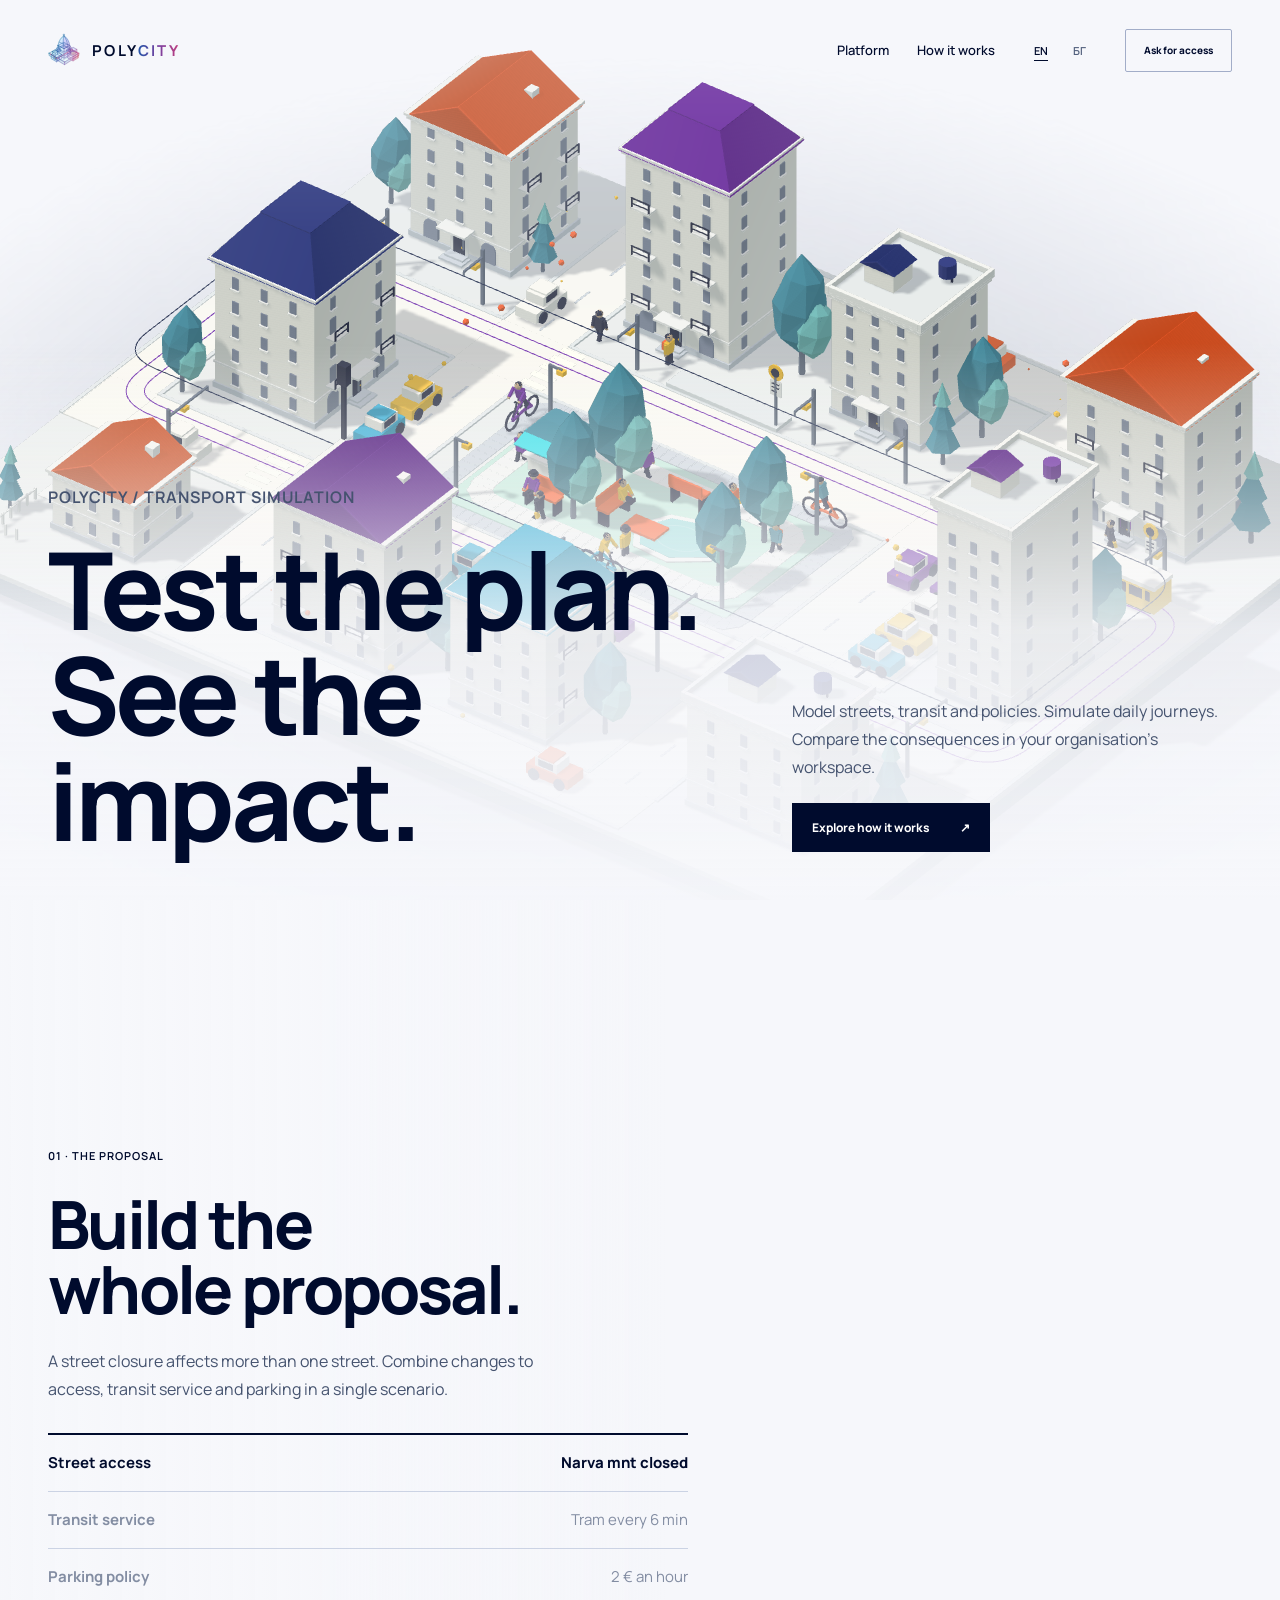
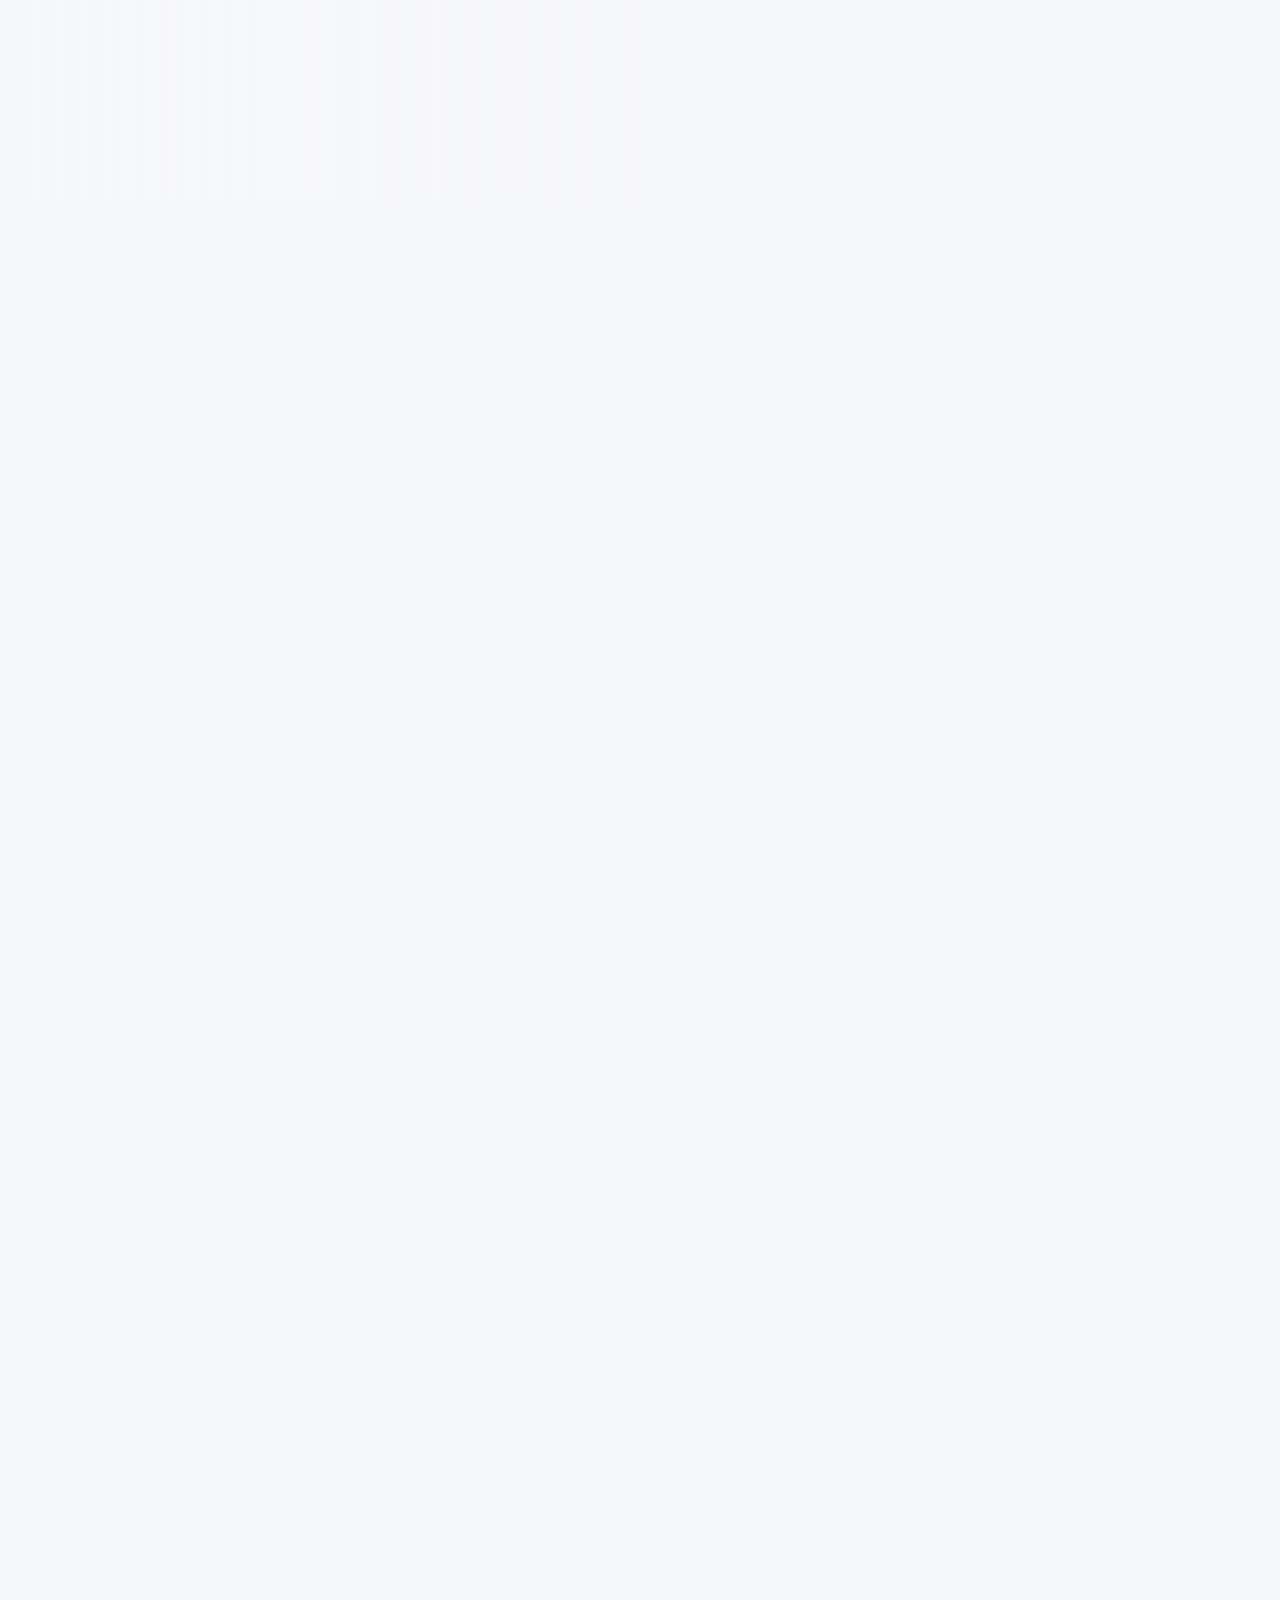
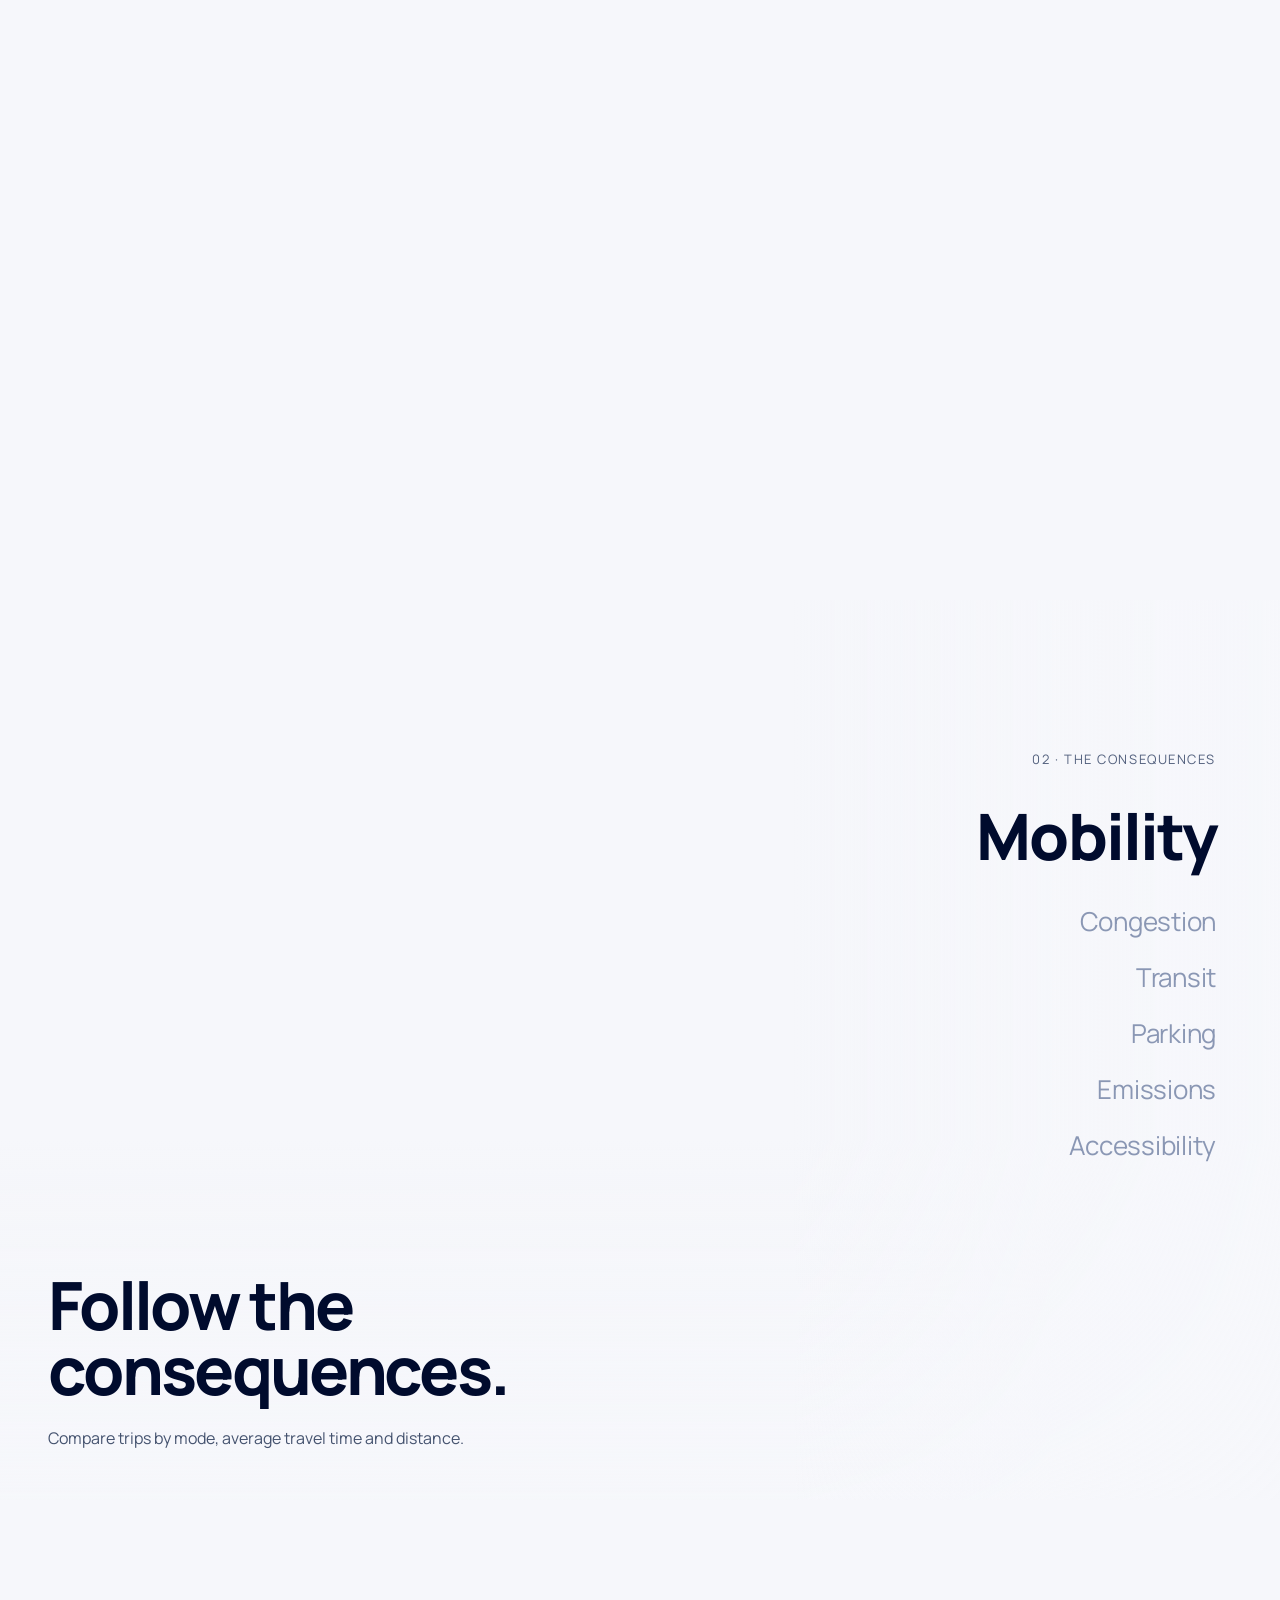
==== index.html @ bb120e95 "Publish the Polycity website Built from polycity-website at c30b15d plus the working tree of 2026-09" ====
<!DOCTYPE html><html lang="en"><head>
<script>
// Keep this static site's assets on their own server inside the session preview.
// This must run before external resources, which cannot load the routing fix.
(() => {
  const address = new URL(location.href);
  const port = address.searchParams.get('nxport');
  if (!port || !/^\d+$/.test(port) || Number(port) < 1 || Number(port) > 65535) return;
  const prefix = '/api/proxy/' + port;
  if (address.pathname === prefix || address.pathname.startsWith(prefix + '/')) return;
  address.pathname = prefix + address.pathname;
  history.replaceState(history.state, '', address.href);
})();
</script>
<meta charset="utf-8">
<meta name="viewport" content="width=device-width, initial-scale=1">
<meta name="theme-color" content="#000b2d">
<meta name="description" content="Model transport scenarios, simulate daily journeys and compare outcomes in your organisation’s Polycity workspace.">
<title>Polycity — Test the plan. See the impact.</title>
<link rel="preload" href="./static/assets/polycity-logo.svg?v=fdf4622226f0" as="image">
<link rel="stylesheet" href="./static/homepage.css?v=83f3b1119386">
<link rel="stylesheet" href="./static/site.css?v=7437ace2dfdc">
<link rel="stylesheet" href="./static/brand.css?v=b9f64335edef">
<script src="./static/site.js?v=9dc7ef40fed0" defer=""></script>
<link rel="icon" type="image/svg+xml" href="./static/assets/polycity-icon.svg?v=ac34843353e9">
<link rel="stylesheet" href="./static/language.css?v=021e5b3f4eb3"></head>
<body class="home-page platform-home one-city">
<a class="skip" href="#main">Skip to content</a>

<header class="site-header" id="top"><div class="wrap nav">
<a class="brand brand-lockup" href="./" aria-label="Polycity home"><img class="brand-mark" src="./static/assets/polycity-icon.svg?v=ac34843353e9" width="64" height="64" alt=""><img class="brand-mark brand-mark-light" src="./static/assets/polycity-icon-light.svg?v=9273514d37c9" width="64" height="64" alt="" aria-hidden="true"><span class="brand-word">POLY<span>CITY</span></span></a>
<nav class="nav-links" aria-label="Main navigation"><a href="./platform/">Platform</a><a href="./how-it-works/">How it works</a></nav><div class="language-switch" role="group" aria-label="Language"><a href="./" lang="en" hreflang="en" title="English" aria-current="true">EN</a><a href="./bg/" lang="bg" hreflang="bg" title="Български">БГ</a></div>
<a class="button" href="./access/">Ask for access</a>
<details class="mobile-menu"><summary aria-label="Navigation menu"><svg class="icon" viewBox="0 0 24 24" aria-hidden="true"><path d="M4 7h16M4 12h16M4 17h16"></path></svg></summary><nav class="menu-links" aria-label="Mobile navigation"><a href="./platform/">Platform</a><a href="./how-it-works/">How it works</a><div class="language-switch" role="group" aria-label="Language"><a href="./" lang="en" hreflang="en" title="English" aria-current="true">EN</a><a href="./bg/" lang="bg" hreflang="bg" title="Български">БГ</a></div></nav></details>
</div></header>
<main id="main" class="homepage-content">
<!-- One city for the whole page. It is fixed to the screen; the screens of
     words below scroll over it, and the scroll moves its camera. -->
<div class="city-scroll-section"><div class="hero-scroll-frame">
<div class="model-stage" data-story-stage="hero" data-render-state="opening"><canvas role="img" aria-label="One geometric city with folded trees, a golden tram and walkers, which the page flies over, closes a street in, tours from six vantage points, splits into today and the proposal, and turns into falling numbers at the end."></canvas><span class="story-loading" role="status">Opening the city study.</span></div>
</div></div>
<div class="pins" aria-hidden="true">
<span class="pin" data-pin="streets"><i></i><span>Narva mnt closed to cars</span></span>
<span class="pin" data-pin="transit"><i></i><span>Tram every 6 min</span></span>
<span class="pin" data-pin="growth"><i></i><span>Parking 2 € an hour</span></span>
<span class="pin" data-pin="congestion"><i></i><span>Cars queue at the signal</span></span>
</div>

<section class="screen hero" data-screen="hero" aria-labelledby="hero-heading">
<div class="screen-words">
<div class="hero-copy">
<div><p class="eyebrow" data-arrive="">POLYCITY / TRANSPORT SIMULATION</p><h1 id="hero-heading" data-lines="">Test the plan.<br>See the impact.</h1></div>
<div data-arrive=""><p>Model streets, transit and policies. Simulate daily journeys. Compare the consequences in your organisation’s workspace.</p><a class="primary" href="./how-it-works/">Explore how it works <span aria-hidden="true">↗</span></a></div>
</div>
</div>
</section>

<section class="screen proposal tall" id="platform" data-screen="proposal" aria-labelledby="proposal-heading">
<div class="screen-words">
<p class="eyebrow" data-arrive="">01 · THE PROPOSAL</p>
<h2 id="proposal-heading" data-lines="">Build the<br>whole proposal.</h2>
<p class="copy" data-arrive="">A street closure affects more than one street. Combine changes to access, transit service and parking in a single scenario.</p>
<div class="changes">
<div data-arrive="" data-camera-place="streets"><strong>Street access</strong><span>Narva mnt closed</span></div>
<div data-arrive="" data-camera-place="transit"><strong>Transit service</strong><span>Tram every 6 min</span></div>
<div data-arrive="" data-camera-place="growth"><strong>Parking policy</strong><span>2 € an hour</span></div>
</div>
</div>
</section>

<section class="screen outcomes tall" id="outcomes" data-screen="outcomes" aria-labelledby="outcomes-heading">
<div class="screen-words">
<ol class="rail" aria-label="Outcomes">
<li class="rail-title">02 · THE CONSEQUENCES</li>
<li data-outcome="mobility">Mobility</li>
<li data-outcome="congestion">Congestion</li>
<li data-outcome="transit">Transit</li>
<li data-outcome="parking">Parking</li>
<li data-outcome="emissions">Emissions</li>
<li data-outcome="accessibility">Accessibility</li>
</ol>
<div class="outcome-words">
<h2 id="outcomes-heading" data-lines="">Follow the<br>consequences.</h2>
<p class="copy" data-outcome-copy="mobility">Compare trips by mode, average travel time and distance.</p>
<p class="copy" data-outcome-copy="congestion">Find where traffic concentrates and how much time vehicles spend on the road.</p>
<p class="copy" data-outcome-copy="transit">Compare boardings and how full each tram and bus runs across service alternatives.</p>
<p class="copy" data-outcome-copy="parking">Understand parking occupancy, revenue and the time spent finding a space.</p>
<p class="copy" data-outcome-copy="emissions">Examine emissions from simulated journeys. Compare how transport choices change the modelled outcome.</p>
<p class="copy" data-outcome-copy="accessibility">See how easily each district reaches jobs and everyday places, and how that changes between scenarios.</p>
</div>
</div>
</section>

<section class="screen comparison tall" id="workflow" data-screen="comparison" aria-labelledby="workflow-heading">
<div class="screen-words">
<div class="comparison-top"><p class="eyebrow" data-arrive="">03 · THE COMPARISON</p><h2 id="workflow-heading" data-lines="">Compare. Refine. Repeat.</h2></div>
<div class="split" data-split="">
<div class="split-today"></div>
<span class="tag tag-today">TODAY</span><span class="tag tag-proposal">THE PROPOSAL</span>
<div class="split-line"></div>
<button type="button" class="split-knob" aria-label="Move the split between today and the proposal">⇔</button>
</div>
<div class="three">
<div data-arrive=""><strong>Saved scenarios</strong><p>Return to every version and the inputs behind it.</p></div>
<div data-arrive=""><strong>Reusable model</strong><p>Build only the parts your changes touch.</p></div>
<div data-arrive=""><strong>Comparable results</strong><p>A map of what changed, with charts and tables.</p></div>
</div>
</div>
</section>

<section class="screen closing tall" id="closing" data-screen="closing" aria-labelledby="closing-heading">
<div class="screen-words">
<div class="closing-copy">
<div><p class="eyebrow" data-arrive="">04 · SIX STEPS TO AN ANSWER</p><h2 id="closing-heading" data-lines="">Put the next<br>proposal to the test.</h2><p class="copy" data-arrive="">Bring your city's data, match today, and try the change before anybody digs up a street.</p><a class="primary" href="./how-it-works/" data-arrive="">Follow the six steps <span aria-hidden="true">↗</span></a></div>
</div>
<footer class="homepage-footer"><span>Polycity · Transport simulation</span><nav aria-label="About Polycity"><a href="./access/">Ask for access</a><a href="./who-builds-it/">Who builds it</a><a href="./privacy/">Privacy</a></nav><nav aria-label="Footer navigation"><a href="./platform/">Platform</a><a href="./how-it-works/">How it works</a></nav></footer>
</div>
</section>
</main>
<script type="module" src="./static/page-motion.js?v=c3d06b5a0750"></script>
<script type="module" src="./static/home-scene.js?v=94f539127ac3"></script>


</body></html>
---- static/homepage.css ----
/* Polycity's experimental homepage. Manrope is bundled under the adjacent OFL license. */
@font-face{font-family:Manrope;font-style:normal;font-weight:200 800;font-display:swap;src:url('./assets/manrope.ttf?v=d0639be45d0a') format('truetype')}
:root{color-scheme:light;--ink:#182724;--muted:#62716a;--paper:#f5f3ed;--gold:#dfbd7c;--navy:#16204a;--blue:#2456a8;--orange:#f0912f;--line:#d8dbd1}
*{box-sizing:border-box}
html{scroll-behavior:smooth;scroll-padding-top:28px}
body{margin:0;background:var(--paper);color:var(--ink);font-family:Manrope,Arial,sans-serif;-webkit-font-smoothing:antialiased}
h1,h2,h3,p,figure{margin:0}
h1,h2,h3{font-weight:500}
a{color:inherit;text-decoration:none}
button,input,summary{font:inherit}
button,label,summary,a{-webkit-tap-highlight-color:transparent}
a:focus-visible,summary:focus-visible,input:focus-visible,label:has(input:focus-visible){outline:3px solid #45c4e8;outline-offset:5px}
::selection{background:#ddbb7d;color:#142523}
img,svg{display:block}
p{line-height:1.7}
.wrap{width:min(1320px,calc(100% - 112px));margin-inline:auto}
.eyebrow{display:flex;align-items:center;gap:12px;font-size:10px;line-height:1.7;font-weight:650;letter-spacing:2.3px;text-transform:uppercase}
.eyebrow:before{content:"";width:6px;height:6px;border-radius:50%;background:#b9975b;flex-shrink:0}
.serif{font-family:Georgia,'Times New Roman',serif;font-style:italic;font-weight:400}
.icon{width:22px;height:22px;fill:none;stroke:currentColor;stroke-width:1.4;stroke-linecap:round;stroke-linejoin:round;flex-shrink:0}
.skip{position:fixed;left:20px;top:-100px;z-index:99;background:white;color:var(--ink);padding:14px 20px}
.skip:focus{top:12px}
.site-header{height:99px;background:#fbfaf6;position:relative;z-index:10}
.nav{height:100%;display:flex;align-items:center;gap:38px}
.brand{display:flex;align-items:center;gap:20px;flex-shrink:0}
.brand-logo{display:block;width:112px;height:auto;mix-blend-mode:normal}
.brand-note{font-size:9px;line-height:1.6;letter-spacing:1.1px;text-transform:uppercase;padding-left:22px;border-left:1px solid #d4d9d0;color:#63716b}
.nav-links{display:flex;gap:32px;margin-left:auto;font-size:11px;font-weight:550}
.nav-links a{padding:12px 0;position:relative}
.nav-links a:after{content:"";position:absolute;bottom:5px;left:0;width:100%;height:1px;background:currentColor;transform:scaleX(0);transform-origin:left;transition:transform .25s}
.nav-links a:hover:after{transform:scaleX(1)}
.button{display:inline-flex;align-items:center;justify-content:center;gap:24px;min-height:52px;padding:0 22px;border:1px solid transparent;border-radius:4px;background:#e5c78e;color:#172522;font-size:11px;font-weight:750;transition:background .25s,transform .25s;white-space:nowrap}
.button:hover{background:#f2dba9;transform:translateY(-2px)}
.button .arrow{font-size:21px;line-height:1;font-weight:400}
.nav .button{min-height:43px;background:#172825;color:#faf9ee;padding:0 18px;font-size:10px;gap:22px}
.nav .button:hover{background:#31483f}
.text-link{display:inline-flex;align-items:center;gap:15px;font-size:11px;font-weight:650}
.text-link .arrow{font-size:19px}
.mobile-menu{display:none}
.location-cross{width:19px;height:19px;border:1px solid #d5be8590;border-radius:50%;position:relative}
.location-cross:after{content:"";position:absolute;inset:7px;background:#d5be85;border-radius:50%}
.domain-strip{border-bottom:1px solid var(--line);background:#eeeee5}
.domains{display:flex;align-items:center;justify-content:space-between;gap:30px;padding-block:29px}
.domain-intro{font-size:9px;line-height:1.65;letter-spacing:1.4px;color:#626f65;text-transform:uppercase}
.domain{display:flex;align-items:center;gap:11px;font-size:11px;color:#42564d}
.domain .icon{width:19px;height:19px;color:#879783}
.manifesto{padding:107px 0 113px}
.manifesto-grid{display:grid;grid-template-columns:1fr 2.15fr;gap:70px}
.manifesto .eyebrow{align-self:start;margin-top:15px}
.manifesto h2{font-size:49px;line-height:1.22;letter-spacing:-2.2px;max-width:790px}
.manifesto h2 .muted{color:#7e8a76}
.manifesto p{max-width:575px;margin-top:27px;font-size:14px;color:#627166;line-height:1.85}
.question-section{padding:8px 0 113px}
.question-grid{display:grid;grid-template-columns:1fr 1.13fr;gap:88px;align-items:center}
.section-heading{font-size:57px;line-height:1.12;letter-spacing:-2.8px}
.section-heading .serif{font-size:1.09em;color:#718369}
.question-intro{max-width:365px;font-size:13px;color:#657267;line-height:1.85;margin-top:23px}
.questions{border:0;margin:37px 0 0;padding:0}
.questions legend{position:absolute;width:1px;height:1px;overflow:hidden;clip-path:inset(50%)}
.question-choice{position:absolute;opacity:0;width:1px;height:1px}
.question-label{display:flex;align-items:center;gap:17px;padding:20px 0;border-top:1px solid #d9dcd2;cursor:pointer;position:relative}
.question-index{font-size:10px;color:#5f6e54;letter-spacing:1px;width:20px}
.question-title{font-size:16px;letter-spacing:-.5px;flex:1}
.question-label .plus{font-size:22px;font-weight:300;color:#89947f;transition:rotate .3s}
.question-choice:focus-visible+.question-label{outline:3px solid #2456a8;outline-offset:4px}
.question-choice:checked+.question-label{color:#293d30}
.question-choice:checked+.question-label .plus{rotate:45deg}
.question-detail{display:none;padding:0 0 24px 37px}
.question-choice:checked+.question-label+.question-detail{display:block;animation:copy-lift .35s both}
.question-detail p{font-size:12px;line-height:1.85;color:#637267;max-width:355px}
.question-detail .text-link{margin-top:19px;font-size:10px;color:#355139}
.question-image-note{font-size:9px;line-height:1.6;color:#62735a;margin-top:14px;display:flex;justify-content:space-between;gap:20px}
.workflow{padding:112px 0;background:#eeeede}
.workflow-grid{display:grid;grid-template-columns:1fr 1.12fr;gap:94px}
.workflow-heading{position:sticky;top:65px;align-self:start}
.workflow .eyebrow{color:#5e6c52;margin-bottom:25px}
.workflow h2{font-size:62px;line-height:1.09;letter-spacing:-3.4px}
.workflow h2 .serif{color:#758466}
.workflow-heading>p{max-width:325px;margin-top:26px;font-size:13px;color:#5b6a51}
.workflow-heading .text-link{margin-top:30px}
.workflow-steps{border-top:1px solid #cdd3bf}
.workflow-step{display:grid;grid-template-columns:54px 1fr;gap:25px;padding:27px 0;border-bottom:1px solid #cdd3bf}
.workflow-step .step-number{font:italic 37px/1.1 Georgia,serif;color:#7b8969}
.workflow-step h3{font-size:20px;letter-spacing:-.7px;margin-bottom:9px}
.workflow-step p{font-size:12px;line-height:1.85;color:#5c6c50;max-width:370px}
.workflow-step .step-label{display:block;font-size:8px;letter-spacing:1.5px;margin-top:13px;color:#516348;text-transform:uppercase}
.outcomes{padding:110px 0 100px}
.outcomes-grid{display:grid;grid-template-columns:1fr 1.12fr;gap:94px}
.outcomes .eyebrow{margin-bottom:24px}
.outcomes h2{font-size:59px;line-height:1.1;letter-spacing:-3px}
.outcomes h2 .serif{color:#82906f}
.outcomes-intro{font-size:13px;color:#5e6e58;line-height:1.9;max-width:330px;margin-top:24px}
.outcomes .text-link{margin-top:28px;max-width:320px;line-height:1.6}
.outcome-list{border-top:1px solid var(--line)}
.outcome{border-bottom:1px solid var(--line)}
.outcome summary{display:flex;align-items:center;gap:19px;cursor:pointer;list-style:none;padding:21px 0}
.outcome summary::-webkit-details-marker{display:none}
.outcome summary .icon{width:21px;height:21px;color:#88997e}
.outcome summary h3{font-size:16px;letter-spacing:-.4px;flex:1}
.outcome summary:after{content:"+";font-size:21px;color:#88997e;font-weight:300}
.outcome[open] summary:after{content:"−"}
.outcome p{font-size:12px;line-height:1.85;color:#667362;padding:0 35px 23px 40px}
.trust{padding:16px 0 102px}
.trust-top{padding-top:60px;border-top:1px solid var(--line);display:flex;justify-content:space-between;gap:50px;align-items:center}
.trust-top h2{font-size:35px;letter-spacing:-1.5px;line-height:1.2;max-width:465px}
.trust-top .eyebrow{max-width:230px;color:#64745e}
.trust-grid{display:grid;grid-template-columns:repeat(3,1fr);gap:55px;margin-top:43px}
.trust-item{padding-left:25px;border-left:1px solid #d6dbcb}
.trust-item .icon{color:#8c9c77;margin-bottom:22px;width:26px;height:26px}
.trust-item h3{font-size:16px;letter-spacing:-.5px;margin-bottom:12px}
.trust-item p{font-size:11px;line-height:1.9;color:#5f6d53;max-width:310px}
.closing{position:relative;overflow:hidden;background:#101e22;color:#eee9d8;padding:97px 0}
.closing:before{content:"";position:absolute;inset:0;background:linear-gradient(125deg,#102a24,#27463b);opacity:.75}
.closing-inner{position:relative;display:flex;align-items:center;justify-content:space-between;gap:60px}
.closing h2{font:italic 65px/1.1 Georgia,serif;letter-spacing:-2px;max-width:690px;color:#ebd29d}
.closing p{font-size:12px;color:#b6c2be;margin-top:23px}
.closing .button{flex-shrink:0}
.site-footer{background:#faf9f3}
.footer-inner{padding:30px 0;display:flex;align-items:center;gap:45px;min-height:145px}
.footer-inner .brand-logo{width:119px}
.footer-inner p{font-size:10px;color:#617155}
.footer-link{margin-left:auto;font-size:10px;display:flex;gap:20px;align-items:center}
.footer-link span{font-size:17px}
@media(min-width:1680px){}
@media(max-width:1200px){.wrap{width:calc(100% - 72px)}.brand-note{display:none}.manifesto-grid{gap:45px;grid-template-columns:1fr 2.3fr}.manifesto h2{font-size:42px}.question-grid{gap:50px}.section-heading{font-size:48px}.workflow-grid,.outcomes-grid{gap:55px}.workflow h2{font-size:53px}.outcomes h2{font-size:50px}.trust-grid{gap:35px}}
@media(max-width:900px){.wrap{width:calc(100% - 48px)}.nav{gap:24px}.nav-links{gap:20px}.domain-intro{display:none}.domains{gap:16px}.domain{font-size:10px;gap:8px}.manifesto{padding:75px 0}.manifesto-grid{grid-template-columns:1fr;gap:24px}.manifesto h2{max-width:680px;font-size:45px}.question-grid{gap:35px;grid-template-columns:1fr 1fr}.section-heading{font-size:42px}.question-title{font-size:14px}.question-intro{font-size:12px}.question-detail p{font-size:11px}.question-detail{padding-left:0}.workflow,.outcomes{padding:80px 0}.workflow-grid,.outcomes-grid{gap:45px}.workflow h2,.outcomes h2{font-size:43px}.workflow-step{gap:15px;grid-template-columns:42px 1fr}.workflow-step p{font-size:11px}.trust-top h2{font-size:30px}.trust-grid{gap:25px}.trust-item{padding-left:17px}.trust-item h3{font-size:14px}.trust-item p{font-size:10px}.closing h2{font-size:51px}.closing-inner{gap:35px}.closing .button{gap:18px;padding:0 16px}}
@media(max-width:620px){.wrap{width:calc(100% - 40px)}.site-header{height:85px}.nav{gap:17px}.brand-logo{width:96px}.nav-links{display:none}.nav>.button{margin-left:auto;min-height:37px;font-size:9px;padding:0 12px;gap:15px}.mobile-menu{display:block;position:relative}.mobile-menu summary{list-style:none;cursor:pointer;padding:8px 0 8px 6px}.mobile-menu summary::-webkit-details-marker{display:none}.mobile-menu .icon{width:21px;height:21px}.menu-links{position:absolute;right:-4px;top:43px;width:210px;display:flex;flex-direction:column;gap:0;background:#faf9f3;border:1px solid #dadfce;box-shadow:0 16px 35px #1a372922;padding:8px;z-index:20}.menu-links a{padding:14px;font-size:12px}.domains{padding:22px 0;gap:16px 20px;justify-content:center;flex-wrap:wrap;overflow:visible}.domain{font-size:9px;white-space:nowrap;gap:7px}.domain .icon{width:17px;height:17px}.manifesto{padding:62px 0 64px}.manifesto-grid{gap:24px}.manifesto .eyebrow{font-size:8px;letter-spacing:1.7px;margin:0}.manifesto h2{font-size:34px;letter-spacing:-1.4px;line-height:1.28}.manifesto p{font-size:11px;line-height:1.95;margin-top:22px}.question-section{padding-bottom:67px}.question-grid{grid-template-columns:1fr;gap:28px}.section-heading{font-size:44px;letter-spacing:-2.3px}.question-intro{font-size:11px;max-width:310px;margin-top:22px}.questions{margin-top:29px}.question-label{padding:19px 0;gap:13px}.question-title{font-size:14px}.question-detail{padding-left:33px}.question-detail p{font-size:11px}.question-detail .text-link{font-size:9px}.question-image-note{font-size:8px;gap:13px}.workflow,.outcomes{padding:65px 0}.workflow-grid,.outcomes-grid{grid-template-columns:1fr;gap:34px}.workflow-heading{position:static}.workflow .eyebrow,.outcomes .eyebrow{font-size:8px;letter-spacing:1.5px;margin-bottom:23px}.workflow h2,.outcomes h2{font-size:46px;letter-spacing:-2.4px}.workflow-heading>p{font-size:11px;max-width:290px;margin-top:22px}.workflow-heading .text-link{font-size:10px;margin-top:23px}.workflow-step{grid-template-columns:42px 1fr;gap:22px;padding:24px 0}.workflow-step .step-number{font-size:34px}.workflow-step h3{font-size:19px}.workflow-step p{font-size:11px}.workflow-step .step-label{font-size:7px}.outcomes-intro{font-size:11px;margin-top:22px}.outcomes .text-link{font-size:10px}.outcome summary{padding:21px 0}.outcome summary h3{font-size:15px}.outcome p{font-size:11px}.trust{padding:0 0 65px}.trust-top{display:block;padding-top:42px}.trust-top .eyebrow{font-size:8px;letter-spacing:1.5px;max-width:none}.trust-top h2{font-size:32px;letter-spacing:-1.3px;margin-top:23px}.trust-grid{grid-template-columns:1fr;gap:31px;margin-top:35px}.trust-item{padding-left:23px;position:relative}.trust-item .icon{margin-bottom:16px;width:24px;height:24px}.trust-item h3{font-size:16px}.trust-item p{font-size:11px;max-width:300px}.closing{padding:65px 0}.closing-inner{display:block}.closing h2{font-size:48px;letter-spacing:-1.8px;max-width:330px}.closing p{font-size:11px;max-width:280px;line-height:1.9}.closing .button{margin-top:28px;font-size:10px;min-height:46px;padding:0 18px}.footer-inner{flex-wrap:wrap;gap:20px;padding:28px 0;min-height:0}.footer-inner .brand-logo{width:102px}.footer-inner p{font-size:8px;max-width:120px;margin-left:auto;text-align:right}.footer-link{border-top:1px solid #dadfce;padding-top:21px;width:100%;justify-content:space-between;font-size:9px;margin-top:3px}}
@media(max-width:360px){.wrap{width:calc(100% - 32px)}.nav{gap:12px}.brand-logo{width:85px}.nav>.button{padding:0 10px;gap:10px;font-size:8px}.manifesto h2{font-size:31px}.section-heading{font-size:41px}.workflow h2,.outcomes h2{font-size:42px}.closing h2{font-size:42px}}
@media(prefers-reduced-motion:reduce){html{scroll-behavior:auto}*,*:before,*:after{animation:none!important;transition:none!important;scroll-behavior:auto!important}.bldg{transform:translateZ(var(--z,5px))}.cupola{transform:translateZ(var(--z))}}


/* The paper palette, the buttons and the sections that follow. */
:root{--paper:#f3f1e7;--ink:#273c35;--muted:#596d5e;--line:#d7d9cb;--accent:#ac5038}
.serif{font:inherit;letter-spacing:inherit}
.site-header{background:var(--paper);border-bottom:1px solid #d7d9cb}
.brand-logo{width:119px}
.brand-note{color:#526454;font-size:9px}
.button{background:#2e4e40;color:#fffdf4;border-radius:2px}
.button:hover{background:#436451}
.nav .button{border:1px solid #7c8b73;background:transparent;color:var(--ink)}
.nav .button:hover{background:#e5e8d8}
button:focus-visible{outline:3px solid #ac5038;outline-offset:5px}
button{color:inherit}
.studio-scroll{display:grid;place-items:center;width:35px;height:35px;border:1px solid #b7c1a9;border-radius:50%;font-size:18px;margin-left:7px}
.domain-strip{background:#e7e9da}
.domain-intro,.question-intro,.question-detail p,.trust-top .eyebrow{color:#50614a}
.manifesto h2{font-weight:500;line-height:1.24}
.section-heading .serif{font-size:1em;color:#738366}
.workflow-step .step-number{font:400 30px/1.1 Manrope,Arial,sans-serif;letter-spacing:-1px}
.network-art{position:relative;aspect-ratio:1/1.08;background:#e3e6d5;overflow:hidden}
.network-heading{display:flex;justify-content:space-between;gap:20px;align-items:center;padding:25px 26px;font-size:8px;letter-spacing:1.3px;color:#435c49}
.network-heading>span:last-child{font-size:24px;line-height:1}
.planning-map{width:100%;height:auto;position:absolute;top:50%;transform:translateY(-47%)}
.network-caption{position:absolute;bottom:24px;left:26px;right:26px;display:flex;justify-content:space-between;gap:20px;border-top:1px solid #aab69c;padding-top:18px;font-size:10px;line-height:1.8;color:#3c5942}
.network-caption .map-caption-index{font-size:19px}
.map-street-choice,.map-transit-choice,.map-growth-choice{opacity:0;transition:opacity .4s}
.map-caption-streets,.map-caption-transit,.map-caption-growth{display:none}
.question-section:has(#question-streets:checked) .map-street-choice,.question-section:has(#question-transit:checked) .map-transit-choice,.question-section:has(#question-growth:checked) .map-growth-choice{opacity:1}
.question-section:has(#question-streets:checked) .map-caption-streets,.question-section:has(#question-transit:checked) .map-caption-transit,.question-section:has(#question-growth:checked) .map-caption-growth{display:block}
.closing{background:#334f42}
.closing:before{background:none}
.closing h2{font:500 76px/1.03 Manrope,Arial,sans-serif;letter-spacing:-4.6px;color:#e3e7cd}
.closing .button{background:#e2e6cc;color:#2a4837}
.site-footer{background:var(--paper)}
@media(max-width:900px){
 .network-caption{left:20px;right:20px;font-size:9px;bottom:19px}
 .network-heading{padding:20px;font-size:7px;letter-spacing:.7px}
 .closing h2{font-size:59px;letter-spacing:-3px}
}
@media(max-width:620px){
 .site-header{height:87px}
 .brand-logo{width:102px}
 .studio-scroll{width:30px;height:30px;flex-shrink:0;margin-left:0;font-size:15px}
 .network-art{aspect-ratio:1/1.02}
 .network-heading{font-size:7px;padding:20px}
 .network-caption{font-size:9px;left:20px;right:20px}
 .closing h2{font-size:51px;letter-spacing:-3px}
 .section-heading .serif{font-size:1em}
}
/* Motion continues through a street study, the planning cycle, and a closing neighborhood. */
.network-heading{position:relative;z-index:2;pointer-events:none}
.street-model{position:absolute;inset:38px 0 48px}
[data-story-stage] canvas{position:absolute;inset:0;display:block;width:100%;height:100%}
.story-loading{position:absolute;left:10%;right:10%;top:45%;font-size:11px;text-align:center}
[data-story-stage][data-render-state=ready] .story-loading{visibility:hidden}
[data-story-stage][data-render-state=error] .story-loading,[data-story-stage][data-render-state=recovering] .story-loading{background:#eee8d5;color:#5e422e;padding:18px}
.network-caption{z-index:2;pointer-events:none}
.motion-control{display:inline-flex;align-items:center;gap:7px;min-height:30px;cursor:pointer;font-size:9px;line-height:1.5;white-space:nowrap}
.motion-control input{accent-color:#3e6049;width:12px;height:12px;margin:0;cursor:pointer}
.motion-control:has(input:checked){font-weight:700}
.question-image-note{align-items:center;margin-top:7px}
.workflow-sketch{margin-top:30px;max-width:440px;background:#e3e6cf;border:1px solid #c7d0b8;overflow:hidden}
.process-heading,.process-footer{display:flex;align-items:center;justify-content:space-between;gap:15px;padding:15px 18px;font-size:8px;letter-spacing:1.1px;color:#4a6248}
.process-heading>span:last-child{font-size:21px;letter-spacing:0}
.process-footer{padding-top:0;padding-bottom:9px;font-size:7px;letter-spacing:.7px}
.process-footer .motion-control{font-size:8px;letter-spacing:0}
.process-drawing{width:100%;height:auto;margin-top:-5px}
.process-travelers,.process-measure,.process-comparison,.process-loop{opacity:0;transition:opacity .6s}
.workflow-sketch[data-step="1"] .process-travelers,.workflow-sketch[data-step="2"] .process-measure,.workflow-sketch[data-step="3"] .process-comparison,.workflow-sketch[data-step="4"] .process-loop{opacity:1}
.process-measure{transform-origin:220px 121px;animation:measure-reach 3.2s ease-in-out infinite}
.process-comparison path:last-child{animation:compare-shift 3.4s ease-in-out infinite}
.process-loop{animation:iteration-flow 6s linear infinite}
.workflow-step{transition:border-color .6s}
.workflow-step.is-current{border-bottom-color:#ac6949}
.workflow-step .step-number{transition:color .6s}
.workflow-step.is-current .step-number{color:#a85337}
.closing{padding:72px 0 38px}
.closing-inner{display:grid;grid-template-columns:.9fr 1.1fr;gap:30px}
.closing-copy{position:relative;z-index:2}
.closing-copy .eyebrow{font-size:8px;letter-spacing:1.8px;color:#d2dcc2;margin-bottom:24px}
.closing h2{font-size:70px;letter-spacing:-4px}
.closing-copy .button{margin-top:27px}
.closing-scene{min-width:0}
.closing-city{position:relative;height:440px}
.closing-caption{display:flex;align-items:center;justify-content:space-between;gap:15px;border-top:1px solid #8ca18b;padding-top:8px;font-size:7px;letter-spacing:1.2px;color:#d1ddc2}
.closing-caption .motion-control{font-size:8px;letter-spacing:0}
.closing-caption .motion-control input{accent-color:#d3dcb8}
.motion-paused .workflow-sketch *,.workflow-sketch:not([data-visible="true"]) *{animation-play-state:paused!important}
@keyframes measure-reach{0%,100%{transform:scale(.78)}50%{transform:scale(1.08)}}
@keyframes compare-shift{0%,100%{transform:translate(0,0)}50%{transform:translate(15px,-8px)}}
@keyframes iteration-flow{to{stroke-dashoffset:-80}}
@media(max-width:1100px){
 .closing-inner{grid-template-columns:1fr 1fr;gap:20px}
 .closing h2{font-size:56px;letter-spacing:-3px}
 .closing-city{height:380px}
 .closing-caption{font-size:6px;letter-spacing:.7px}
 .workflow-sketch{margin-top:25px}
 .process-heading{font-size:7px;padding:14px}
 .process-footer{padding-inline:14px}
 .process-footer>span{max-width:145px;line-height:1.6}
}
@media(max-width:760px){
 .closing-inner{grid-template-columns:1fr}
 .closing-city{height:390px}
 .closing-scene{margin-top:5px}
 .closing-copy{max-width:450px}
 .closing h2{font-size:58px}
 .closing-caption{font-size:7px}
 .workflow-grid{grid-template-columns:1fr;gap:35px}
 .workflow-heading{position:static}
 .workflow-sketch{max-width:none}
 .process-drawing{max-height:250px}
}
@media(max-width:620px){
 .street-model{inset:37px 0 47px}
 .network-heading{font-size:6.5px;letter-spacing:.65px}
 .network-caption{font-size:8px}
 .motion-control{font-size:8px}
 .closing{padding:56px 0 30px}
 .closing h2{font-size:52px}
 .closing-city{height:325px}
 .closing-copy .eyebrow{font-size:7px}
 .process-heading{font-size:7px;padding:14px 16px}
 .process-footer{padding-inline:16px}
 .process-footer>span{max-width:none}
}
@media(prefers-reduced-motion:reduce){
 .workflow-sketch *{animation:none!important;transition:none!important}
}
---- static/site.css ----
/* The homepage's paper, typography and geometric vocabulary continue across the site. */
@media(min-width:621px) and (max-width:1000px){
 .nav-links{display:none}.nav>.button{margin-left:auto}.mobile-menu{display:block;position:relative}
 .mobile-menu summary{list-style:none;cursor:pointer;padding:8px 0 8px 6px}.mobile-menu summary::-webkit-details-marker{display:none}
 .mobile-menu .icon{width:23px;height:23px}.menu-links{position:absolute;right:0;top:43px;width:220px;display:flex;flex-direction:column;background:#faf9f3;border:1px solid #c4ceb8;box-shadow:0 16px 35px #1a372922;padding:8px;z-index:20}.menu-links a{padding:14px;font-size:12px}
}
.city-scroll-section{min-width:0}
.city-scroll-section.scroll-linked{height:calc(var(--hero-frame-height,740px) + 55svh)}
.hero-scroll-frame{position:sticky;top:0;display:block;width:100%;height:auto;margin:0;padding-top:32px}
@media(min-width:621px) and (max-width:1100px){
 .hero-scroll-frame{padding-top:0}
}
@media(max-width:620px){
 .city-scroll-section.scroll-linked{height:calc(var(--hero-frame-height,550px) + 34svh)}
 .hero-scroll-frame{padding-top:0}
 .studio-scroll{width:44px;height:44px}
}
@media(prefers-reduced-motion:reduce){.city-scroll-section.scroll-linked{height:auto}.hero-scroll-frame{position:relative!important;top:0!important}}
@media(max-width:1000px){
 .site-header{height:auto;min-height:87px}
 .site-header .nav{display:grid;grid-template-columns:minmax(0,1fr) auto 44px;grid-template-rows:87px;column-gap:14px;row-gap:0;height:auto;min-height:87px}
 .nav>.brand{grid-column:1;grid-row:1}
 .nav>.button{grid-column:2;grid-row:1;margin-left:0}
 .mobile-menu{grid-column:3;grid-row:1}
 .mobile-menu[open]{display:contents}
 .mobile-menu[open]::details-content{display:contents}
 .mobile-menu summary{grid-column:3;grid-row:1;display:grid;place-items:center;min-width:44px;min-height:44px;padding:0}
 .mobile-menu[open] .menu-links{grid-column:1/-1;grid-row:2;position:static;width:100%;display:grid;grid-template-columns:repeat(2,minmax(0,1fr));gap:4px;margin:0 0 14px;padding:8px;box-shadow:none}
 .menu-links a{display:flex;align-items:center;min-height:44px;font-size:13px}
}
[hidden]{display:none!important}
/* Six authored city studies share one stage and an accessible outcome reader. */
.outcomes .outcomes-grid{display:block}
.outcomes-heading-row{display:flex;justify-content:space-between;align-items:flex-end;gap:45px;margin-bottom:36px}
.outcomes-heading-row .outcomes-intro{max-width:365px;margin:0 0 5px}
.outcomes-explorer{display:grid;grid-template-columns:minmax(0,1.65fr) minmax(280px,1fr);column-gap:38px;row-gap:22px;align-items:start}
.outcome-study{grid-column:1;grid-row:1/3;margin:0;background:#e7e9da;border:1px solid #d0d6c0;position:relative;min-width:0}
.outcome-study-heading{display:flex;justify-content:space-between;gap:16px;margin:22px 25px 0;color:#49614d;font-size:8px;letter-spacing:1.5px;text-transform:uppercase}
.outcome-model{height:460px;position:relative;overflow:hidden}
.outcome-model canvas{display:block;width:100%;height:100%;touch-action:pan-y}
.outcome-study figcaption{margin:0 25px;padding:0 0 22px}
.outcome-study h3{font-size:27px;line-height:1.15;letter-spacing:-1px;font-weight:500;max-width:410px}
.outcome-study p{font-size:11px;line-height:1.75;color:#4c634f;margin-top:10px;max-width:420px;min-height:39px}
.outcome-study-footer{display:flex;align-items:center;justify-content:space-between;gap:14px;border-top:1px solid #bbc6ab;margin-top:18px;padding-top:15px;font-size:8px;color:#52674e}
.outcome-tabs{grid-column:2;grid-row:1;border-top:1px solid #b8c3ad}
.outcome-tab{display:grid;grid-template-columns:25px 1fr 18px;gap:12px;align-items:center;text-align:left;width:100%;border:0;border-bottom:1px solid #cbd2be;background:transparent;cursor:pointer;color:#304a40;padding:22px 14px 22px 0;font:inherit;transition:background .25s,color .25s}
.outcome-tab>span:first-child{font-size:9px;color:#405640}
.outcome-tab strong{display:block;font-weight:500;font-size:19px;letter-spacing:-.6px}
.outcome-tab small{display:block;font-size:10px;line-height:1.7;color:#566b53;margin-top:5px}
.outcome-tab>span:last-child{font-size:18px}
.outcome-tab:hover{background:#e9ebdd}
.outcome-tab[aria-selected=true]{background:#e4e7d5;color:#9a4933;box-shadow:inset 3px 0 #ad5e43;padding-left:14px}
.outcomes .outcome-evidence{grid-column:2;grid-row:2;margin-top:0}
@media(min-width:1101px){.outcome-model{height:480px}}
@media(min-width:621px) and (max-width:900px){
 .outcomes-heading-row{gap:28px}.outcomes-heading-row .outcomes-intro{max-width:310px;font-size:12px}
 .outcomes-explorer{grid-template-columns:minmax(0,1.35fr) minmax(260px,1fr);gap:25px}
 .outcome-model{height:365px}.outcome-study-heading{margin:19px 18px 0;font-size:7px;letter-spacing:.7px}
 .outcome-study figcaption{margin-inline:18px}.outcome-study h3{font-size:24px}
 .outcome-tab{padding-block:20px}.outcome-tab strong{font-size:18px}.outcome-tab small{font-size:9px}
}
@media(max-width:620px){
 .outcomes-heading-row{display:block;margin-bottom:25px}.outcomes-heading-row .outcomes-intro{margin-top:20px;max-width:330px}
 .outcomes-explorer{display:flex;flex-direction:column;gap:18px}
 .outcome-tabs{display:grid;grid-template-columns:repeat(3,minmax(0,1fr));width:100%;order:-1;border:1px solid #cbd2be}
 .outcome-tab{grid-template-columns:1fr;gap:5px;padding:12px 8px!important;border-right:1px solid #cbd2be;min-height:73px}
 .outcome-tab strong{font-size:12px;letter-spacing:-.3px}.outcome-tab small,.outcome-tab>span:last-child{display:none}
 .outcome-tab[aria-selected=true]{box-shadow:inset 0 -3px #ad5e43}.outcome-tab>span:first-child{font-size:8px}
 .outcome-study{width:100%}.outcome-model{height:310px}
 .outcome-study-heading{margin:18px 17px 0;font-size:7px;letter-spacing:.7px}
 .outcome-study figcaption{margin:0 17px}.outcome-study h3{font-size:25px}
 .outcome-study p{font-size:10px;min-height:36px}.outcome-study-footer{font-size:7px}
 .outcomes .outcome-evidence{max-width:none}
}
.nav-links a[aria-current=page]{color:#a45138;box-shadow:0 1px currentColor}
.chapter-breadcrumb{display:flex;gap:12px;align-items:center;padding-top:32px;font-size:10px;color:#60725d}
.chapter-breadcrumb a:hover{color:#a45138}
.chapter-hero{padding:65px 0 66px}
.chapter-hero .eyebrow{margin-bottom:29px}
.chapter-hero h1{font-size:clamp(58px,6.4vw,98px);font-weight:500;letter-spacing:-5.5px;line-height:1.03;max-width:1020px}
.chapter-hero h1 em{font-style:normal;color:#a65339}
.chapter-hero-bottom{display:flex;align-items:flex-end;justify-content:space-between;gap:50px;margin-top:33px}
.chapter-hero-bottom p{font-size:14px;line-height:1.85;color:#5b6e5d;max-width:475px}
.chapter-hero-bottom .text-link{white-space:nowrap}
.chapter-index{padding:92px 0 98px;border-top:1px solid var(--line)}
.chapter-index-heading{display:flex;justify-content:space-between;gap:40px;align-items:flex-end;margin-bottom:44px}
.chapter-index h2,.editorial-heading{font-size:52px;letter-spacing:-2.5px;line-height:1.12;font-weight:500}
.chapter-index-heading p{max-width:340px;font-size:12px;line-height:1.8;color:#60715c}
.chapter-links{display:grid;grid-template-columns:repeat(3,1fr);gap:30px}
.chapter-link{display:block;border-top:1px solid #b8c3ad;padding-top:17px}
.chapter-link .chapter-meta{display:flex;align-items:center;justify-content:space-between;font-size:8px;letter-spacing:1.5px;text-transform:uppercase;color:#5a715a}
.chapter-link .chapter-meta span:last-child{font-size:21px}
.chapter-link h3{font-size:24px;line-height:1.2;letter-spacing:-.9px;font-weight:500;margin:5px 0 13px}
.chapter-link p{font-size:12px;color:#5a6f5c;line-height:1.8;max-width:310px}
.chapter-link:hover h3{color:#a45138}
.site-footer-expanded{position:relative;display:flow-root;isolation:isolate;background:#ececdf;border-top:1px solid #d0d5c3;padding:47px 0 22px}
.site-footer-expanded>.wrap{display:grid;gap:36px}
.footer-map{display:grid;grid-template-columns:minmax(0,1.5fr) repeat(2,minmax(0,1fr));gap:60px;align-items:start}
.footer-brand{display:grid;gap:18px;align-content:start;min-width:0}
.footer-map .brand{display:inline-flex}
.footer-map p{font-size:11px;color:#5c6b57;margin:0;max-width:220px;line-height:1.8}
.footer-column{display:grid;align-content:start;gap:8px;min-width:0}
.footer-column h2{font-size:9px;letter-spacing:1.5px;text-transform:uppercase;margin:0 0 8px;font-weight:500;line-height:1.7}
.footer-column a{display:flex;align-items:center;width:fit-content;max-width:100%;min-height:34px;font-size:12px;line-height:1.7;margin:0;color:#425a48}
.footer-column a:hover{text-decoration:underline;text-underline-offset:5px}
.footer-base{border-top:1px solid #cbd2bd;padding-top:21px;display:flex;flex-wrap:wrap;justify-content:space-between;gap:12px 20px;font-size:9px;color:#5c6b57}
.footer-base a:hover{text-decoration:underline;text-underline-offset:4px}
.editorial-section{padding:95px 0}
.editorial-intro{display:grid;grid-template-columns:1fr 1fr;gap:90px;align-items:end;margin-bottom:42px}
.editorial-intro p{font-size:13px;line-height:1.85;color:#5b6f5b;max-width:420px}
.editorial-intro .eyebrow{margin-bottom:24px}
.editorial-trio{display:grid;grid-template-columns:repeat(3,1fr);gap:34px}
.editorial-trio article{border-top:1px solid #b7c4ad;padding-top:22px}
.editorial-trio .folio{font-size:34px;font-weight:400;color:#637957;letter-spacing:-1.5px}
.editorial-trio h3{font-size:21px;letter-spacing:-.6px;line-height:1.3;font-weight:500;margin:20px 0 12px}
.editorial-trio p{font-size:12px;line-height:1.9;color:#5b6f5b}
.editorial-trio a{display:inline-block;font-size:10px;margin-top:22px;border-bottom:1px solid #9dad92;padding-bottom:5px}
.soft-section{background:#e9ecdc}
.faq-layout{display:grid;grid-template-columns:.9fr 1.3fr;gap:90px}
.faq-layout h2{font-size:44px;line-height:1.15;letter-spacing:-2px;font-weight:500}
.faq-layout .eyebrow{margin-bottom:25px}
.faq-list{border-top:1px solid #b6c4aa}
.faq-list details{border-bottom:1px solid #c3ceb7}
.faq-list summary{list-style:none;cursor:pointer;display:flex;justify-content:space-between;gap:25px;padding:23px 0;font-size:14px;line-height:1.5}
.faq-list summary::-webkit-details-marker{display:none}
.faq-list summary:after{content:'+';color:#788e6e}
.faq-list details[open] summary:after{content:'−'}
.faq-list details p{font-size:12px;line-height:1.9;color:#536b53;padding:0 25px 25px 0;max-width:540px}
.chapter-cta{background:#2c4b3d;color:#f0edda;padding:68px 0}
.chapter-cta-inner{display:flex;justify-content:space-between;align-items:center;gap:45px}
.chapter-cta h2{font-size:46px;font-weight:500;letter-spacing:-2px;line-height:1.12;max-width:730px}
.chapter-cta .eyebrow{color:#c6d0af;margin-bottom:22px}
.chapter-cta .button{background:#e5e7c8;color:#2c4b3d;white-space:nowrap}
.chapter-cta .button:hover{background:#f6f2d9}
.evidence-thread{display:grid;grid-template-columns:repeat(3,1fr);border-top:1px solid #b7c4ad;margin-top:40px}
.evidence-thread article{padding:28px 30px 25px 0}
.evidence-thread article+article{border-left:1px solid #c7d0bc;padding-left:30px}
.evidence-thread h3{font-size:21px;font-weight:500;letter-spacing:-.7px;margin-bottom:15px}
.evidence-thread p{font-size:12px;line-height:1.9;color:#536950}
.field-note{padding:45px 0 85px;display:flex;justify-content:space-between;gap:60px}
.field-note p{font-size:11px;line-height:1.8;color:#607255;max-width:560px}
.field-note a{text-decoration:underline;text-underline-offset:4px;font-size:11px}
@media(max-width:1100px){
 .chapter-hero{padding-top:52px}.chapter-hero h1{letter-spacing:-4px}
 .editorial-intro,.faq-layout{gap:50px}.chapter-index h2,.editorial-heading{font-size:43px}
 .chapter-links{gap:23px}
}
@media(max-width:800px){
 .nav-links{gap:15px;font-size:10px}.nav{gap:20px}
 .chapter-hero h1{font-size:66px}.chapter-hero-bottom{align-items:flex-start;gap:30px}
 .chapter-index-heading,.editorial-intro{display:block}.chapter-index-heading p,.editorial-intro p{margin-top:25px}
 .chapter-links{gap:20px}.chapter-link h3{font-size:21px}
 .chapter-index,.editorial-section{padding:70px 0}.editorial-trio{gap:24px}
 .faq-layout{grid-template-columns:1fr;gap:35px}.faq-layout h2{max-width:460px}
 .footer-map{gap:30px}.chapter-cta h2{font-size:37px}.chapter-cta-inner{gap:30px}
}
@media(max-width:620px){
 .chapter-breadcrumb{font-size:9px;padding-top:25px}
 .chapter-hero{padding:43px 0}.chapter-hero h1{font-size:49px;letter-spacing:-2.8px;line-height:1.06}
 .chapter-hero .eyebrow{font-size:8px;margin-bottom:24px}
 .chapter-hero-bottom{display:block;margin-top:24px}.chapter-hero-bottom p{font-size:12px}
 .chapter-hero-bottom .text-link{display:inline-flex;margin-top:24px;font-size:10px}
 .chapter-index-heading{margin-bottom:30px}.chapter-index h2,.editorial-heading{font-size:38px;letter-spacing:-1.8px}
 .chapter-index-heading p{font-size:11px}.chapter-links{grid-template-columns:1fr;gap:34px}
 .chapter-link h3{font-size:27px}.chapter-link p{font-size:12px;max-width:none}
 .chapter-link .chapter-meta{font-size:8px}.chapter-index{padding:60px 0}
 .editorial-section{padding:60px 0}.editorial-intro{margin-bottom:29px}.editorial-intro p{font-size:12px}
 .editorial-trio{grid-template-columns:1fr;gap:28px}.editorial-trio article{position:relative;padding-left:55px}
 .editorial-trio .folio{position:absolute;left:0;top:22px;font-size:30px}.editorial-trio h3{margin-top:0;font-size:23px}
 .faq-layout h2{font-size:38px}.faq-list summary{font-size:13px}.faq-list details p{font-size:11px}
 .chapter-cta{padding:50px 0}.chapter-cta-inner{display:block}.chapter-cta h2{font-size:39px;letter-spacing:-1.8px}
 .chapter-cta .button{margin-top:30px;font-size:10px}
 .footer-map{grid-template-columns:1fr 1fr;gap:30px 20px}.footer-brand{grid-column:1/-1;display:flex;align-items:center;gap:30px}
 .footer-brand p{margin-top:0;max-width:165px;font-size:10px}.footer-column h2{font-size:8px}
 .footer-column a{font-size:11px;min-height:40px}.footer-base{font-size:8px;line-height:1.6;align-items:center}
 .evidence-thread{grid-template-columns:1fr}.evidence-thread article{padding:25px 0}
 .evidence-thread article+article{border-left:0;border-top:1px solid #c7d0bc;padding-left:0}
 .field-note{display:block;padding-bottom:55px}.field-note a{display:inline-block;margin-top:20px}
}
/* Text keeps its own space at every breakpoint, including narrow capture views. */
:is(.manifesto h2,.section-heading,.workflow h2,.outcomes h2,.trust-top h2,.chapter-index h2,.closing h2){letter-spacing:-.035em;line-height:1.14}
.closing{isolation:isolate}
/* Captions occupy rows outside each illustration, including wrapped phone copy. */
.network-art{display:grid;grid-template-rows:auto clamp(290px,33vw,470px) auto;row-gap:18px;aspect-ratio:auto}
.network-heading{padding-bottom:0}
.street-model{position:relative;inset:auto;min-width:0;min-height:0;overflow:hidden}
.network-caption{position:static;margin:0 24px 24px}
.outcome-study figcaption{padding-top:20px}
.closing-inner{grid-template-columns:minmax(0,.9fr) minmax(0,1.1fr);gap:40px}
.closing-copy{min-width:0;z-index:auto}
.closing-city{overflow:hidden}
@media(max-width:760px){.closing-inner{grid-template-columns:minmax(0,1fr)}}
@media(max-width:620px){.network-art{grid-template-rows:auto 310px auto}.network-caption{margin:0 20px 20px}}

/* The public homepage follows the approved complete desktop and phone composition. */
.platform-home{background:#f6f7fb;color:#000b2d}
.platform-home .homepage-content{max-width:1440px;margin-inline:auto}
.platform-home .site-header{height:auto;min-height:100px;border:0;background:#f6f7fb}
.platform-home .site-header:after{display:none}
.platform-home .nav{width:calc(100% - 96px);max-width:1344px;min-height:100px;display:flex;gap:28px;border-bottom:1px solid #bec9df}
/* The header names the product the way the application does: the small Sofia
   mark, then POLYCITY as one word in the page's own letters, CITY in the brand
   colours. The only space in the lockup is the mark's own margin; a gap inside
   the word would read "POLY CITY". */
.platform-home .brand-lockup{gap:0;color:#000b2d;text-decoration:none;white-space:nowrap}
.platform-home .brand-mark{display:block;width:34px;height:34px;margin-right:11px;flex:0 0 auto}
.platform-home .brand-word{font:700 15px/1 Manrope,Arial,sans-serif;letter-spacing:.16em}
.platform-home .brand-word span{background:linear-gradient(90deg,#2456a8,#7b3fa0,#c23d7c);-webkit-background-clip:text;background-clip:text;color:transparent}
.platform-home .nav-links{gap:28px;font-size:13px}
.platform-home .nav .nav-sign-in{font-size:12px;font-weight:750;border:0;border-bottom:2px solid #000b2d;border-radius:0;padding:10px 0;gap:12px;white-space:nowrap;background:transparent}
.platform-home h1,.platform-home h2,.platform-home h3{font-family:Manrope,Arial,sans-serif;font-style:normal;font-weight:750;margin:0;color:inherit}
.platform-home h1{font-size:clamp(60px,6.65vw,90px);line-height:1.06;letter-spacing:-.04em}
.platform-home h2{font-size:clamp(42px,4.55vw,60px);line-height:1.1;letter-spacing:-.032em}
.platform-home h3{font-size:27px;line-height:1.18;letter-spacing:-.024em}
.platform-home p{margin:0}
.platform-home .eyebrow{display:block;font-size:11px;letter-spacing:1px;margin:0 0 25px}
.platform-home .eyebrow:before{display:none}
.platform-home .hero-copy p,.platform-home .copy{font-size:16px;line-height:1.75;color:#45536f}
.platform-home .primary{display:inline-flex;align-items:center;justify-content:space-between;gap:30px;background:#000b2d;color:#fff;padding:16px 20px;font-size:12px;font-weight:750;margin-top:23px;min-height:48px}
.platform-home .primary:hover{background:#57039b}
.platform-home .text-link{display:inline-flex;align-items:center;gap:14px;border-bottom:1px solid currentColor;padding-bottom:5px;font-size:12px;font-weight:750;margin:0;line-height:1.6}
.platform-home a:focus-visible,.platform-home summary:focus-visible{outline:2px solid #049dd6;outline-offset:5px}
/* One city for the whole page. The stage is fixed to the screen and drawn
   straight on the page's paper, with no sky and no frame; the screens of words
   scroll over it. The navy wash sits under the stage, over the whole screen,
   and comes up as the city turns into numbers at the end. */
.one-city .homepage-content{max-width:none;margin:0}
.one-city .city-scroll-section{position:fixed;inset:0;z-index:1;pointer-events:none}
.one-city .hero-scroll-frame{position:absolute;inset:0;height:auto;margin:0;padding:0}
.platform-home .model-stage{position:relative;width:100%;height:100%;min-width:0;overflow:hidden;background:none}
.platform-home .model-stage canvas{display:block;position:static;width:100%;height:100%;pointer-events:none;touch-action:pan-y}
.platform-home [data-story-stage=hero]{height:100%}
.platform-home [data-story-stage=hero] canvas{position:relative;z-index:1}
.platform-home .hero-wash{position:fixed;inset:0;z-index:0;opacity:0;pointer-events:none;background:radial-gradient(60% 55% at 50% 40%,#17347a 0%,#000b2d 100%)}
.platform-home .model-stage[data-render-state=ready] .story-loading{display:none}
.platform-home .model-stage .story-loading{position:absolute;left:48px;top:120px;font-size:12px;color:#52607d}
.platform-home .model-stage[data-render-state=error] .story-loading,.platform-home .model-stage[data-render-state=recovering] .story-loading{background:#edf1fa;color:#000b2d;padding:18px}
/* Pins mark places in the city as their rows are read. Each one is put on
   screen by the scene, where its place in the city lands. */
.one-city .pins{position:fixed;inset:0;z-index:3;overflow:hidden;pointer-events:none}
.one-city .pin{position:absolute;left:0;top:0;display:flex;align-items:center;gap:10px;font-size:13px;font-weight:750;color:#000b2d;white-space:nowrap;opacity:0;transform:translate(-7px,-50%);transition:opacity .4s}
.one-city .pin[data-shown]{opacity:1}
.one-city .pin i{width:14px;height:14px;border-radius:50%;background:#fd4b08;box-shadow:0 0 0 5px rgba(253,75,8,.25);flex-shrink:0}
.one-city .pin span{background:#000b2d;color:#fff;padding:8px 12px;border-radius:2px}
/* The header floats over the city. On the navy end its words go white. */
.one-city .site-header{position:fixed;top:0;left:0;right:0;z-index:5;background:transparent;transition:color .4s}
/* The header runs the full width, so the logo stands on the same left edge
   as the words below it and Sign in on the same right edge as the footer. */
.one-city .nav{border-bottom:0;max-width:none}
/* The mark's drawing starts a little inside its own square. */
.one-city .brand{margin-left:-1px}
.one-city .site-header:has(.mobile-menu[open]){background:#f6f7fb;color:#000b2d}
.one-city[data-stage-ink=light] .site-header{color:#fff}
.one-city[data-stage-ink=light] .nav-links a,.one-city[data-stage-ink=light] .nav .nav-sign-in,.one-city[data-stage-ink=light] .mobile-menu summary{color:#fff}
.one-city[data-stage-ink=light] .nav .nav-sign-in{border-bottom-color:#fff}
/* Ask for access is an outlined navy button; over a dark stage it would be
   navy on navy, so it takes the stage's own light ink. */
.one-city[data-stage-ink=light] .nav>.button{color:#fff;border-color:#ffffff66;background:transparent}
.one-city[data-stage-ink=light] .nav>.button:hover{background:#ffffff1f}
/* The open menu covers the stage in daylight, so the button goes back to navy. */
.one-city[data-stage-ink=light] .site-header:has(.mobile-menu[open]) .nav>.button{color:#000b2d;border-color:#a2adc8}
/* On the navy end the word goes white and CITY takes the bright run of brand
   colours, as the application's own navy footer does; the mark swaps for its
   lifted-colour copy. Both give way again while the phone menu lies open on
   paper. */
.brand .brand-mark-light{display:none}
.one-city[data-stage-ink=light] .brand-lockup{color:#fff}
.one-city[data-stage-ink=light] .brand-word span{background-image:linear-gradient(90deg,#0ad6ed,#3f6bff,#9a4dff,#d63aa4,#fd4b08)}
.one-city[data-stage-ink=light] .brand .brand-mark{display:none}
.one-city[data-stage-ink=light] .brand .brand-mark-light{display:block}
.one-city .site-header:has(.mobile-menu[open]) .brand-lockup{color:#000b2d}
.one-city .site-header:has(.mobile-menu[open]) .brand-word span{background-image:linear-gradient(90deg,#2456a8,#7b3fa0,#c23d7c)}
.one-city .site-header:has(.mobile-menu[open]) .brand .brand-mark{display:block}
.one-city .site-header:has(.mobile-menu[open]) .brand .brand-mark-light{display:none}
/* Five screens of words, each a screen tall, standing on the city with a
   breath of paper behind the words and never a box. A tall screen holds its
   words still while its part of the scroll runs. */
.one-city .screen{position:relative;z-index:2;min-height:100svh;padding:0;margin:0;background:none;overflow:visible;pointer-events:none}
.one-city .screen>*{pointer-events:auto}
.one-city .screen:before{content:'';position:absolute;inset:0;opacity:1;pointer-events:none}
.one-city .screen-words{position:relative;min-height:100svh;padding:100px 48px 48px;display:flex;flex-direction:column}
/* How many screens of scrolling each tall section takes is the scene's pace
   table, set on the section as --screens. */
.one-city .screen.tall{min-height:calc(var(--screens,3)*100svh)}
.one-city .screen.tall .screen-words{position:sticky;top:0;height:100svh;min-height:0}
.one-city .screen.tall:before{position:sticky;top:0;display:block;height:100svh;margin-bottom:-100svh}
/* The consequences take a screen of scrolling for each close-up; the scene
   sets how many. The page's rests at each close-up are the scene's too, and
   not scroll snapping: a browser's snapping pulls one notch of a mouse wheel
   back to the rest it left, and lets a wheel flick run past every rest. */
.one-city .screen.outcomes.tall{min-height:calc((1 + 6*var(--outcome-screens,1))*100svh)}
.one-city .screen.hero:before{background:linear-gradient(0deg,rgba(246,247,251,.97) 0,rgba(246,247,251,.85) 30%,rgba(246,247,251,0) 62%)}
.one-city .screen.proposal:before{background:linear-gradient(90deg,rgba(246,247,251,.96) 0,rgba(246,247,251,.9) 26%,rgba(246,247,251,0) 52%)}
.one-city .screen.outcomes:before{background:linear-gradient(270deg,rgba(246,247,251,.92) 0,rgba(246,247,251,.7) 18%,rgba(246,247,251,0) 38%),linear-gradient(0deg,rgba(246,247,251,.8) 0,rgba(246,247,251,.3) 22%,rgba(246,247,251,0) 40%)}
.one-city .screen.comparison:before{background:linear-gradient(180deg,rgba(246,247,251,.95) 0,rgba(246,247,251,0) 34%)}
.one-city .screen.closing{color:#fff}
/* The number city's outlines are as bright as the words, so the corner the
   words stand in is held dark and the city keeps the rest of the screen. */
.one-city .screen.closing:before{background:radial-gradient(125% 95% at 0 100%,rgba(0,11,45,.95) 0,rgba(0,11,45,.9) 48%,rgba(0,11,45,0) 84%),linear-gradient(0deg,rgba(0,11,45,.92) 0,rgba(0,11,45,0) 24%)}
.one-city .screen.hero .screen-words{justify-content:flex-end}
.one-city .hero-copy{display:grid;grid-template-columns:minmax(0,1.6fr) minmax(0,1fr);gap:40px;align-items:end}
.one-city h1{font-size:clamp(60px,8.4vw,150px);line-height:.98;letter-spacing:-.04em}
.one-city .screen h2{font-size:clamp(42px,5.2vw,92px);line-height:.98;letter-spacing:-.04em}
.one-city .hero-copy .primary{margin-top:22px}
.one-city .screen.proposal .screen-words{justify-content:center}
.one-city .screen.proposal h2,.one-city .screen.proposal .copy,.one-city .screen.proposal .changes{max-width:640px}
.one-city .screen.proposal .copy{margin-top:26px;max-width:520px}
.one-city .changes{display:flex;flex-direction:column;margin-top:30px;max-width:520px}
.one-city .changes>div{display:flex;justify-content:space-between;gap:18px;padding:16px 0;border-top:1px solid #b9c4da;font-size:15px;line-height:1.6;color:#52607d}
.one-city .changes span{text-align:right}
.platform-home .changes>div[data-camera-place]{transition:opacity .5s,border-top-color .5s,color .5s}
.platform-home .changes>div[data-camera-place][data-arrived]:not([data-current]){opacity:.7}
.platform-home .changes>div[data-camera-place][data-current]{color:#000b2d;font-weight:750;border-top:2px solid #000b2d}
.one-city .screen.outcomes .screen-words{justify-content:flex-end}
.one-city .rail{position:absolute;right:64px;top:150px;margin:0;padding:0;list-style:none;text-align:right}
.one-city .rail li{font-size:26px;color:#8a97b4;padding:10px 0;letter-spacing:-.01em;transition:font-size .25s,color .25s}
.one-city .rail li.rail-title{font-size:13px;letter-spacing:.12em;color:#52607d;padding:0 0 10px}
.one-city .rail li[data-current]{font-size:64px;color:#000b2d;font-weight:800;letter-spacing:-.03em;padding:14px 0}
.one-city .outcome-words{max-width:760px}
.one-city .outcome-words .copy{margin-top:22px;max-width:560px;display:none}
.one-city .outcome-words .copy[data-current]{display:block}
.one-city .screen.comparison .screen-words{justify-content:space-between;padding-top:150px}
.one-city .split{position:absolute;inset:0;pointer-events:none}
.one-city .tag{position:absolute;top:420px;font-size:13px;letter-spacing:.14em;font-weight:750;color:#52607d;background:rgba(246,247,251,.85);padding:6px 10px}
.one-city .tag-today{left:48px}.one-city .tag-proposal{right:48px}
/* Today's half of the city, left of the line, loses its colour so the
   proposal's half reads as the change. */
.one-city .split-today{position:absolute;left:0;top:0;bottom:0;width:var(--split,50%);backdrop-filter:saturate(.12) brightness(1.03);-webkit-backdrop-filter:saturate(.12) brightness(1.03)}
.one-city .split-line{position:absolute;left:var(--split,50%);top:0;bottom:0;width:2px;margin-left:-1px;background:#000b2d}
.one-city .split-knob{position:absolute;left:var(--split,50%);top:50%;width:54px;height:54px;margin:-27px 0 0 -27px;border-radius:50%;border:0;background:#000b2d;color:#fff;font:inherit;font-size:20px;font-weight:750;cursor:ew-resize;pointer-events:auto;touch-action:none}
.one-city .three{display:flex;gap:60px;margin-top:40px}
.one-city .three>div{flex:1;border-top:2px solid #000b2d;padding-top:14px;font-size:15px;line-height:1.6;color:#45536f}
.one-city .three strong{display:block;font-size:20px;color:#000b2d;margin-bottom:4px;font-weight:750}
.one-city .screen.closing .screen-words{justify-content:flex-end}
.one-city .closing-copy{display:block;padding-bottom:60px;max-width:none;z-index:auto}
.one-city .closing .eyebrow{color:#dbe3f7;font-size:11px;letter-spacing:1px;margin-bottom:25px}
.one-city .screen.closing h2{color:#fff;max-width:none;text-shadow:0 0 28px rgba(0,11,45,.85)}
.one-city .closing .primary{background:#febe11;color:#000b2d;margin-top:30px}
.one-city .closing .primary:hover{background:#ffcf4c}
.one-city .homepage-footer{max-width:none;margin:0;padding:0;display:flex;justify-content:space-between;gap:20px;font-size:13px;line-height:1.7;color:#c9d4f0}
.one-city .homepage-footer nav{display:flex;flex-wrap:wrap;gap:12px 28px}
.one-city .homepage-footer a{min-height:32px;display:inline-flex;align-items:center}
/* Somebody who asked for less movement is handed a still city and words on
   plain navy at the end, with nothing turning into anything. */
[data-motion=still] .one-city .screen.closing:before{background:#000b2d}
[data-motion=still] .one-city .pin{transition:none}
/* Words arrive on the same clock as the camera: a heading a line at a time out
   of its own mask, then what follows it, each once. Nothing here is hidden
   unless page-motion.js is running and the reader wants the movement. */
/* A heading cut into lines stacks them whatever the motion flag says, so a
   heading never reads as one run-on line. */
.platform-home .line-mask{display:block;overflow:hidden;padding-bottom:.1em;margin-bottom:-.1em}
[data-motion=on] .platform-home .line-body{display:block;transform:translateY(108%);transition:transform .8s cubic-bezier(.22,.61,.36,1);transition-delay:calc(var(--line-index,0)*.11s)}
[data-motion=on] .platform-home [data-lines][data-arrived] .line-body{transform:none}
[data-motion=on] .platform-home [data-arrive]{opacity:0;transform:translateY(24px);transition:opacity .66s cubic-bezier(.22,.61,.36,1),transform .66s cubic-bezier(.22,.61,.36,1);transition-delay:calc(var(--arrive-index,0)*.2s)}
[data-motion=on] .platform-home [data-arrive][data-arrived]{opacity:1;transform:none}
.platform-home .sr-only{position:absolute;width:1px;height:1px;padding:0;margin:-1px;overflow:hidden;clip-path:inset(50%);white-space:nowrap;border:0}
@media(max-width:1100px){
 .platform-home .nav{gap:20px}.platform-home .nav-links{gap:20px;font-size:12px}
 .one-city .rail li{font-size:22px}.one-city .rail li[data-current]{font-size:48px}
}
@media(max-width:1000px){
 .platform-home .nav-links{display:none}.platform-home .nav>.button{margin-left:auto}
 .platform-home .mobile-menu{display:block}.platform-home .nav{min-height:86px}
 /* The open menu takes its own row under the header, as on every other page;
    a row of flex items squeezed it into a box beside the name. */
 .platform-home .nav{display:grid;row-gap:0}.platform-home .mobile-menu[open]{display:contents}
 .one-city .hero-copy{grid-template-columns:minmax(0,1.2fr) minmax(0,1fr);gap:28px}
 .one-city h1{font-size:clamp(48px,8.4vw,90px)}
 .platform-home .hero-copy p{font-size:14px}
 .one-city .three{gap:30px}
}
@media(max-width:760px){
 .platform-home .nav{width:calc(100% - 46px);column-gap:21px}
 .one-city .nav{width:calc(100% - 40px)}
 .platform-home .site-header{min-height:86px}
 .platform-home .brand-mark{width:30px;height:30px;margin-right:10px}.platform-home .brand-word{font-size:13px}
 .platform-home .nav .nav-sign-in{font-size:11px;min-height:44px}
 .one-city .screen-words{padding:86px 20px 30px}
 .one-city .hero-copy,.one-city .closing-copy{display:block}
 .one-city h1{font-size:clamp(40px,13.8vw,64px);line-height:1.02;letter-spacing:-.04em}
 .platform-home .eyebrow{font-size:10px;margin-bottom:14px}
 .platform-home .hero-copy p{font-size:14px;line-height:1.75;margin-top:14px;max-width:520px}
 .platform-home .primary{font-size:12px;padding:13px 16px;margin-top:16px}
 .one-city .screen h2{font-size:clamp(34px,10.3vw,44px);line-height:1.02;letter-spacing:-.04em}
 .platform-home .copy{font-size:14px;line-height:1.75}
 .one-city .screen.proposal .screen-words{justify-content:flex-end}
 .one-city .screen.proposal:before{background:linear-gradient(0deg,rgba(246,247,251,.97) 0,rgba(246,247,251,.85) 30%,rgba(246,247,251,0) 62%)}
 .one-city .screen.proposal .copy{display:none}
 .one-city .changes{margin-top:18px;max-width:none}
 .one-city .changes>div{font-size:12px;padding:11px 0;gap:12px}
 .one-city .screen.outcomes:before{background:linear-gradient(0deg,rgba(246,247,251,.97) 0,rgba(246,247,251,.85) 30%,rgba(246,247,251,0) 62%)}
 .one-city .rail{right:20px;top:90px}
 .one-city .rail li{font-size:13px;padding:5px 0}
 .one-city .rail li.rail-title{font-size:9px;padding-bottom:5px}
 .one-city .rail li[data-current]{font-size:28px;padding:7px 0}
 .one-city .outcome-words .copy{margin-top:12px}
 .one-city .screen.comparison .screen-words{padding-top:86px}
 .one-city .screen.comparison:before{background:linear-gradient(180deg,rgba(246,247,251,.96) 0,rgba(246,247,251,0) 42%)}
 .one-city .tag{top:330px;font-size:10px}.one-city .tag-today{left:20px}.one-city .tag-proposal{right:20px}
 .one-city .split-knob{width:38px;height:38px;margin:-19px 0 0 -19px;font-size:14px}
 .one-city .three{gap:16px;margin-top:24px}
 .one-city .three>div{font-size:10px;padding-top:8px}
 .one-city .three strong{font-size:13px}
 .one-city .pin{font-size:11px;gap:7px}.one-city .pin i{width:10px;height:10px}.one-city .pin span{padding:6px 9px}
 .one-city .closing-copy{padding-bottom:30px}
 .one-city .homepage-footer{display:block;font-size:10px}
 .one-city .homepage-footer nav{margin-top:6px;gap:4px 14px}
}
@media(prefers-reduced-motion:reduce){
 .one-city .rail li,.platform-home .changes>div[data-camera-place],.one-city .site-header,.one-city .pin{transition:none}
}

/* How it works stands on the homepage's city and wears its words. It opens on
   the number city, so the first screen's words are white on a navy foot; each
   step after it is a screen of words on paper, on the left or, where the
   camera stands the city on the left, on the right. */
.how-page .screen.intro{color:#fff}
.how-page .screen.intro:before{background:linear-gradient(0deg,rgba(0,11,45,.95) 0,rgba(0,11,45,.72) 32%,rgba(0,11,45,0) 62%)}
.how-page .screen.intro .screen-words{justify-content:flex-end}
.how-page .screen.intro .eyebrow{color:#dbe3f7}
.how-page .screen.intro h1{text-shadow:0 0 28px rgba(0,11,45,.85)}
.how-page .screen.intro .hero-copy p{color:#c9d4f0}
.how-page .ghost{background:transparent;color:#fff;box-shadow:inset 0 0 0 1px rgba(255,255,255,.8)}
.how-page .ghost:hover{background:rgba(255,255,255,.12)}
[data-motion=still] .how-page .screen.intro:before{background:#000b2d}
/* On a wide screen the words' paper stands under the brand in step 01 and the
   data, so the brand keeps its dark ink while the header's right side turns
   light over the number city. */
.how-page[data-stage-ink=light][data-brand-ink=dark] .brand-lockup{color:#000b2d}
.how-page[data-stage-ink=light][data-brand-ink=dark] .brand-word span{background-image:linear-gradient(90deg,#2456a8,#7b3fa0,#c23d7c)}
.how-page[data-stage-ink=light][data-brand-ink=dark] .brand .brand-mark{display:block}
.how-page[data-stage-ink=light][data-brand-ink=dark] .brand .brand-mark-light{display:none}
/* A step's shading ends with its own screen. Neighbouring steps shade opposite
   sides, so shading carried into the next screen left a hard band across it. */
.how-page .screen.tall{overflow:clip}
.how-page .screen.step .screen-words{justify-content:center}
.how-page .screen.step:before{background:linear-gradient(90deg,rgba(246,247,251,.96) 0,rgba(246,247,251,.9) 26%,rgba(246,247,251,0) 52%)}
.how-page .screen.step.right:before{background:linear-gradient(270deg,rgba(246,247,251,.96) 0,rgba(246,247,251,.9) 26%,rgba(246,247,251,0) 52%)}
.how-page .screen.step.right .screen-words{align-items:flex-end}
.how-page .screen.step.right .screen-words>*{width:min(560px,100%)}
.how-page .screen.step h2{max-width:640px}
.how-page .screen.step .copy{margin-top:26px;max-width:520px}
.how-page .changes>div[data-step-row]{transition:opacity .5s,border-top-color .5s,color .5s}
.how-page .changes>div[data-step-row][data-arrived]:not([data-current]){opacity:.7}
.how-page .changes>div[data-step-row][data-current]{color:#000b2d;font-weight:750;border-top:2px solid #000b2d}
/* On Platform the scroll itself reads these rows one at a time, so they stand
   from the moment the screen arrives rather than fading in one after another
   underneath the row already being read. */
.plat-page .changes>div[data-step-row]:not([data-current]){opacity:.7}
/* The data: every standard stands as a tile, the city's three and then the
   other eight, three abreast, each marked while the city shows what it
   carries. Its words take more of the screen than a step's, so its paper
   reaches further across, its heading is smaller and its tiles are tight
   enough that the last row still arrives while the section is held. */
.how-page .screen.formats:before{background:linear-gradient(90deg,rgba(246,247,251,.97) 0,rgba(246,247,251,.94) 40%,rgba(246,247,251,0) 58%)}
.how-page .screen.formats h2{font-size:clamp(40px,3.8vw,62px)}
.how-page .screen.formats .copy{margin-top:18px;max-width:640px;font-size:15px;line-height:1.65}
.how-page .format-group{margin:16px 0 0;font-size:11px;line-height:1.3;font-weight:800;letter-spacing:.12em;text-transform:uppercase;color:#52607d}
.how-page .format-tiles{display:grid;grid-template-columns:repeat(3,minmax(0,1fr));gap:10px;margin-top:10px;max-width:640px}
.how-page .format-tiles>div{background:#fff;box-shadow:0 8px 22px rgba(0,11,45,.1);border-top:3px solid #b9c4da;padding:9px 14px 10px;color:#52607d;transition:opacity .5s,border-top-color .5s,color .5s}
.how-page .format-tiles strong{display:block;font-size:19px;line-height:1.2;font-weight:800;letter-spacing:-.02em;color:#000b2d}
.how-page .format-tiles span{display:block;margin-top:2px;font-size:12px;line-height:1.4}
.how-page .format-tiles>div[data-arrived]:not([data-current]){opacity:.62}
.how-page .format-tiles>div[data-current]{border-top-color:#000b2d;color:#000b2d}
.how-page .format-kind{display:none}
.how-page .groups{list-style:none;margin:30px 0 0;padding:0;display:grid;grid-template-columns:repeat(3,minmax(0,1fr));gap:0 24px;max-width:560px}
.how-page .groups li{border-top:1px solid #b9c4da;padding:14px 0;font-size:15px;line-height:1.4;font-weight:750;color:#000b2d}
.one-city .closing .copy{color:#c9d4f0;max-width:520px;margin-top:22px}
/* The cards each step raises over the city: the fit by the counting place, the
   day's clock, the key to the change colours, the saved versions and the
   report. The scene sets where each stands and when it shows. */
.how-page .how-card{position:absolute;background:#fff;color:#000b2d;box-shadow:0 14px 34px rgba(0,11,45,.2);padding:14px 16px;opacity:0;transition:opacity .35s;pointer-events:none}
.how-page .how-card[data-shown]{opacity:1}
.how-page .card-title{margin:0 0 10px;font-size:11px;line-height:1.3;font-weight:800;letter-spacing:.1em;text-transform:uppercase}
.how-page .card-key{display:flex;align-items:center;gap:6px;margin:10px 0 0;font-size:11px;line-height:1.3;color:#52607d}
.how-page .card-key i{display:inline-block;width:12px;height:4px;background:#fd4b08;margin-left:6px}
.how-page .card-key i:first-child{margin-left:0}
.how-page .card-key .key-tick{width:2px;height:12px;background:#000b2d}
.how-page .card-key .key-dashed{height:0;background:none;border-top:2px dashed #000b2d}
.how-page .card-key .key-today{background:#000b2d}
/* 01: the card of the household whose survey day is open, beside its home,
   and a mark at each stop of that day. A trip's line carries the colour of the
   way they travelled, the same colour its leg is drawn in on the city. */
.how-page .survey-card{left:clamp(16px,calc(var(--x) + 150px),calc(100vw - 316px));top:clamp(16px,calc(var(--y) - 230px),calc(100svh - 266px));width:300px}
.how-page .survey-count{margin:-4px 0 10px;font-size:23px;line-height:1.1;font-weight:800;letter-spacing:-.03em;font-variant-numeric:tabular-nums}
.how-page .survey-day{list-style:none;margin:0;padding:0}
.how-page .survey-day li{display:none;grid-template-columns:46px minmax(0,1fr);gap:2px 10px;padding:8px 0;border-top:1px solid #e4eaf4;font-size:12px;line-height:1.3}
.how-page .survey-day li[data-shown]{display:grid}
.how-page .survey-day b{font-weight:750;font-variant-numeric:tabular-nums}
.how-page .survey-day em{grid-column:2;display:flex;align-items:center;gap:6px;font-style:normal;font-size:11px;font-weight:700;color:#52607d}
.how-page .survey-day em:before{content:'';width:16px;height:4px;background:var(--mode)}
.how-page .by-car{--mode:#fd4b08}
.how-page .by-foot{--mode:#e0a800}
.how-page .by-transit{--mode:#57039b}
.how-page .survey-stop i{width:11px;height:11px;background:#000b2d;box-shadow:0 0 0 4px rgba(0,11,45,.16)}
.how-page .survey-stop span{padding:6px 10px;font-size:12px}
.how-page .fit-card{left:clamp(16px,calc(var(--x) - 60px),calc(100vw - 296px));top:calc(var(--y) + 34px);width:280px;height:158px}
.how-page .fit-pane{position:absolute;inset:14px 16px;opacity:0;transition:opacity .3s}
.how-page .fit-pane[data-current]{opacity:1}
.how-page .fit-bars>div{display:grid;grid-template-columns:104px minmax(0,1fr) 30px;gap:8px;align-items:center;height:18px;font-size:11px}
.how-page .fit-bars b{position:relative;height:6px;background:#e4eaf4}
.how-page .fit-bars b i{position:absolute;left:0;top:0;bottom:0;width:var(--model,0%);background:#fd4b08}
.how-page .fit-bars b:after{content:'';position:absolute;left:var(--survey);top:-3px;bottom:-3px;width:2px;margin-left:-1px;background:#000b2d}
.how-page .fit-bars em{font-style:normal;font-weight:750;text-align:right}
.how-page .fit-curve{display:block;width:100%;height:64px}
.how-page .fit-curve path{fill:none}
.how-page .survey-curve{stroke:#000b2d;stroke-width:1.5;stroke-dasharray:4 3}
.how-page .model-curve{stroke:#fd4b08;stroke-width:2.5}
.how-page .fit-count{display:flex;gap:36px}
.how-page .fit-count small{display:block;font-size:11px;color:#52607d}
.how-page .fit-count b{display:block;font-size:38px;line-height:1.15;font-weight:800;letter-spacing:-.03em;font-variant-numeric:tabular-nums}
.how-page .stamp{display:inline-block;margin:18px 0 0 36px;border:3px solid #217b9b;color:#217b9b;font-size:26px;line-height:1.2;font-weight:800;letter-spacing:.06em;text-transform:uppercase;padding:6px 16px;opacity:var(--land,0);transform:rotate(-6deg) scale(calc(1.6 - .6*var(--land,0)))}
/* A pin on the map says when its change applies, on a line of its own. A pin
   near the right edge stands to the left of its place. */
.how-page .pin small{display:block;margin-top:2px;font-size:11px;font-weight:600;color:#c9d4f0}
.how-page .pin[data-side=left]{flex-direction:row-reverse}
.how-page .nib{position:absolute;left:0;top:0;width:0;height:0;transform:translate(var(--x),var(--y));opacity:0}
.how-page .nib[data-shown]{opacity:1}
.how-page .nib svg{position:absolute;left:-10px;top:-40px;width:54px;height:54px}
/* The sun stands behind the city, so the buildings cover it as it rises. */
.how-page .sun{position:absolute;left:0;top:0;z-index:0;width:40px;height:40px;margin:-20px 0 0 -20px;border-radius:50%;background:#febe11;box-shadow:0 0 0 14px rgba(254,190,17,.22),0 0 64px 28px rgba(254,190,17,.26);transform:translate(var(--x),var(--y));opacity:0;transition:opacity .5s}
.how-page .sun[data-shown]{opacity:1}
.how-page .trip-tag{position:absolute;left:0;top:0;padding:6px 10px;background:#000b2d;color:#fff;font-size:11px;font-weight:800;letter-spacing:.12em;text-transform:uppercase;white-space:nowrap;transform:translate(var(--x),var(--y)) translate(-50%,calc(-100% - 10px));opacity:0;transition:opacity .3s}
.how-page .trip-tag:after{content:'';position:absolute;left:50%;bottom:-5px;margin-left:-5px;border:5px solid transparent;border-bottom:0;border-top-color:#000b2d}
.how-page .trip-tag[data-shown]{opacity:1}
.how-page .day-card{left:48px;bottom:48px;width:280px}
.how-page .day-clock{display:block;margin-bottom:10px;font-size:34px;line-height:1;font-weight:800;letter-spacing:-.03em;font-variant-numeric:tabular-nums}
.how-page .day-curve{display:block;width:100%;height:56px;overflow:visible}
.how-page .day-curve path{fill:none;stroke:#fd4b08}
.how-page .day-curve line{stroke:#c6ccd8}
.how-page .day-run{stroke-width:2;stroke-dasharray:1 1}
.how-page .day-repeat{stroke-width:1;opacity:calc(var(--shown,0)*.45)}
.how-page .day-spread{stroke-width:10;stroke-linecap:round;opacity:calc(var(--shown,0)*.16)}
.how-page .day-axis{display:flex;justify-content:space-between;margin:4px 0 0;font-size:10px;color:#52607d}
/* After dark the page goes to night with the city, and the day's words turn
   light over it. */
.how-page #simulate{--ink:color-mix(in srgb,#fff calc(var(--night,0)*100%),#000b2d);--quiet:color-mix(in srgb,#c9d4f0 calc(var(--night,0)*100%),#52607d);--rule:color-mix(in srgb,#39425c calc(var(--night,0)*100%),#b9c4da);color:var(--ink)}
.how-page #simulate .copy{color:color-mix(in srgb,#c9d4f0 calc(var(--night,0)*100%),#45536f)}
.how-page #simulate .changes>div{color:var(--quiet);border-top-color:var(--rule)}
.how-page #simulate .changes>div[data-step-row][data-current]{color:var(--ink);border-top-color:var(--ink)}
.how-page .screen.step.right#simulate:before{background:linear-gradient(270deg,color-mix(in srgb,rgba(11,20,51,.96) calc(var(--night,0)*100%),rgba(246,247,251,.96)) 0,color-mix(in srgb,rgba(11,20,51,.9) calc(var(--night,0)*100%),rgba(246,247,251,.9)) 26%,rgba(246,247,251,0) 52%)}
/* The results: the group painted on the map is marked in the list, and its
   legend stands under it. */
.how-page .groups li{transition:color .3s}
.how-page .groups:has([data-current]) li:not([data-current]){color:#8a97b4}
.how-page .groups li[data-current]{border-top:2px solid #000b2d;padding-top:13px}
.how-page .legend{position:relative;height:30px;margin-top:16px;max-width:560px}
.how-page .legend>div{position:absolute;inset:0;display:flex;align-items:center;gap:10px;font-size:12px;font-weight:650;color:#000b2d;opacity:0;visibility:hidden;transition:opacity .3s,visibility .3s}
.how-page .legend>div[data-current]{opacity:1;visibility:visible}
.how-page .legend i{display:inline-block;width:11px;height:11px;margin-right:5px;vertical-align:-1px}
.how-page .legend b{flex:0 0 90px;height:9px}
/* The comparison: the key to the change colours, the versions as each is
   reached, and the report rising over the split. The column being read stands
   out under it. */
.how-page .compare-cards{position:absolute;inset:0;pointer-events:none}
.how-page .change-key{right:48px;top:470px;margin:0;display:flex;align-items:center;gap:10px;font-size:12px;font-weight:750;padding:10px 14px}
.how-page .change-key i{width:80px;height:7px;background:linear-gradient(90deg,#049dd6,#febe11,#fd4b08)}
.how-page .versions{position:absolute;right:48px;top:470px;width:300px;margin:0;padding:0;list-style:none;opacity:0;transition:opacity .35s}
.how-page .versions[data-shown]{opacity:1}
.how-page .versions li{margin-bottom:6px;padding:9px 14px;background:#fff;color:#52607d;font-size:13px;box-shadow:0 8px 20px rgba(0,11,45,.12);opacity:0;transition:opacity .3s}
.how-page .versions li[data-reached]{opacity:1;color:#6b7793}
.how-page .versions li[data-current]{opacity:1;color:#000b2d;font-weight:800;box-shadow:inset 3px 0 0 #fd4b08,0 8px 20px rgba(0,11,45,.16)}
.how-page .how-card.report{left:50%;top:clamp(250px,32svh,330px);width:300px;margin-left:-150px;opacity:var(--rise,0);transform:translateY(calc((1 - var(--rise,0))*50px));transition:none}
.how-page .report-title{margin:0 0 6px;font-size:22px;line-height:1.2;font-weight:800;letter-spacing:-.02em}
.how-page .report-bar{margin-top:10px;font-size:11px;font-weight:650}
.how-page .report-bar i{display:block;width:var(--w);height:6px;margin-top:4px;background:#000b2d}
.how-page .report-bar i+i{background:#fd4b08}
.how-page .three>div{transition:opacity .3s}
.how-page .three:has([data-current])>div:not([data-current]){opacity:.45}
@media(max-width:760px){
 /* A step's words stand still at the foot of the screen, and a row standing in
    its last tenth never counts as arrived, so the words stop above it. */
 .how-page .screen.step .screen-words,.how-page .screen.step.right .screen-words{justify-content:flex-end;align-items:stretch;padding-bottom:max(30px,11svh)}
 .how-page .screen.step.right .screen-words>*{width:auto}
 .how-page .screen.step:before,.how-page .screen.step.right:before{background:linear-gradient(0deg,rgba(246,247,251,.97) 0,rgba(246,247,251,.88) 40%,rgba(246,247,251,0) 68%)}
 .how-page .screen.step .copy{margin-top:12px}
 /* On a phone the rows, the cards and the labels carry every step, and the
    steps' sentences would lift the headings into the city. */
 .how-page .screen.step .copy{display:none}
 /* The data's names stand as chips, the city's three in a row and the other
    eight in two columns, the marked one filled, and the kind of data it
    carries under them. */
 .how-page .format-group{display:none}
 .how-page .format-tiles{gap:6px;max-width:none;margin-top:16px}
 .how-page .format-tiles.format-feeds{grid-template-columns:repeat(2,minmax(0,1fr));margin-top:6px}
 .how-page .format-tiles>div{background:rgba(255,255,255,.72);box-shadow:none;border:1px solid #b9c4da;padding:6px 8px;color:#52607d}
 .how-page .format-tiles strong{display:block;font-size:12px;line-height:1.3;font-weight:750;letter-spacing:-.01em;color:inherit;white-space:nowrap;overflow:hidden;text-overflow:ellipsis}
 .how-page .format-tiles span{display:none}
 .how-page .format-tiles>div[data-current]{background:#000b2d;border:1px solid #000b2d;color:#fff}
 .how-page .format-kind{display:block;min-height:18px;margin:10px 0 0;font-size:13px;line-height:1.4;font-weight:650;color:#000b2d}
 .how-page .groups{gap:0 12px;margin-top:16px}
 .how-page .groups li{font-size:12px;padding:8px 0}
 .how-page .groups li[data-current]{padding-top:7px}
 .how-page .closing .copy{margin-top:14px}
 /* The cards stand over the city, above the words at the screen's foot. The
    fit card stands just under the counting place's label, a little shorter
    than on a wide screen so it clears the words below. */
 /* On a phone the card stands at the top, clear of the city and the words. */
 .how-page .survey-card{left:12px;right:12px;top:58px;width:auto;padding:10px 14px;display:grid;grid-template-columns:auto minmax(0,1fr);gap:0 14px;align-items:center}
 .how-page .survey-card .card-title{grid-column:span 2;margin-bottom:4px}
 .how-page .survey-count{margin:0;font-size:19px}
 .how-page .survey-day{grid-column:2}
 .how-page .survey-day li[data-shown]{grid-template-columns:40px minmax(0,1fr);padding:5px 0;font-size:11px}
 .how-page .survey-day em{font-size:10px}
 .how-page .fit-card{left:clamp(12px,calc(var(--x) - 60px),calc(100vw - 292px));top:min(calc(var(--y) + 20px),calc(89svh - 440px));height:136px;padding:12px 14px}
 .how-page .fit-pane{inset:12px 14px}
 .how-page .fit-card .card-title{margin-bottom:8px}
 .how-page .fit-bars>div{height:16px}
 .how-page .fit-curve{height:60px}
 .how-page .fit-count b{font-size:34px}
 .how-page .stamp{margin-top:14px}
 .how-page .day-card{left:16px;right:16px;bottom:auto;top:72px;width:auto;display:grid;grid-template-columns:auto minmax(0,1fr);gap:0 14px;align-items:center;padding:12px 14px}
 .how-page .day-clock{grid-row:span 3;margin:0;font-size:30px}
 .how-page .day-card .card-title{margin-bottom:4px}
 .how-page .day-curve{height:40px}
 .how-page .screen.step.right#simulate:before{background:linear-gradient(0deg,color-mix(in srgb,rgba(11,20,51,.97) calc(var(--night,0)*100%),rgba(246,247,251,.97)) 0,color-mix(in srgb,rgba(11,20,51,.88) calc(var(--night,0)*100%),rgba(246,247,251,.88)) 40%,rgba(246,247,251,0) 68%)}
 .how-page .legend{height:26px;margin-top:10px}
 .how-page .legend>div{gap:8px;font-size:11px}
 .how-page .legend b{flex-basis:56px}
 .how-page .change-key,.how-page .versions{right:auto;left:20px;top:372px}
 .how-page .versions{width:auto;right:20px}
 .how-page .versions li{font-size:12px;padding:8px 12px}
 .how-page .how-card.report{top:208px;width:280px;margin-left:-140px}
}
@media(prefers-reduced-motion:reduce){
 .how-page .changes>div[data-step-row],.how-page .format-tiles>div,.how-page .how-card,.how-page .fit-pane,.how-page .sun,.how-page .trip-tag,.how-page .legend>div,.how-page .groups li,.how-page .versions,.how-page .versions li,.how-page .three>div{transition:none}
}

/* Platform: the ten kinds of change with how many cards each holds, and three
   named cards under the kind being read. The sets of results are read the same
   way, a goal at a time. */
/* Ten kinds, a heading and a sentence have to stand in one window, so this
   screen's heading keeps to two lines and its rows are tighter than the rest. */
.plat-page .screen[data-screen=changes] h2{max-width:800px;font-size:clamp(40px,4.6vw,66px)}
.plat-page .counted{display:flex;flex-direction:column;margin-top:18px;max-width:560px}
.plat-page .counted>div{display:grid;grid-template-columns:minmax(0,1fr) auto;gap:0 18px;padding:9px 0;border-top:1px solid #b9c4da;font-size:15px;line-height:1.45;color:#52607d;transition:opacity .5s,border-top-color .5s,color .5s}
.plat-page .counted strong{font-weight:650}
.plat-page .counted span{text-align:right;font-variant-numeric:tabular-nums}
/* The examples of the kind being read stand on one line under the list, not
   inside the row, so the ten kinds keep the same places while the page scrolls
   and the last of them never slides off the bottom of the window. */
.plat-page .counted em{display:none}
.plat-page .counted>div:not([data-current]){opacity:.7}
.plat-page .counted>div[data-current]{color:#000b2d;border-top:2px solid #000b2d;padding-top:8px}
.plat-page .counted>div[data-current] strong{font-weight:800}
.plat-page .counted-examples{margin:9px 0 0;min-height:19px;max-width:560px;font-size:12px;line-height:1.55;font-weight:750;color:#fd4b08}
.plat-page .goals{display:flex;flex-direction:column;margin-top:26px;max-width:600px}
.plat-page .goals>div{padding:12px 0;border-top:1px solid #b9c4da;transition:opacity .5s,border-top-color .5s,color .5s}
.plat-page .goals strong{display:block;font-size:15px;font-weight:650;color:#52607d}
.plat-page .goals span{display:block;margin-top:3px;font-size:13px;line-height:1.5;color:#8a97b4}
.plat-page .goals>div:not([data-current]){opacity:.72}
.plat-page .goals>div[data-current]{border-top:2px solid #000b2d;padding-top:11px}
.plat-page .goals>div[data-current] strong{color:#000b2d;font-weight:800}
.plat-page .goals>div[data-current] span{color:#45536f}
/* The one sentence under the files a run makes carries a fact the rows do not,
   so it stays on a phone where a step's other sentences are put away. */
.plat-page .note{margin-top:20px;max-width:520px}
@media(max-width:760px){
 .plat-page .counted{margin-top:16px;max-width:none}
 .plat-page .counted>div{font-size:12px;padding:9px 0}
 .plat-page .counted>div[data-current]{padding-top:8px}
 .plat-page .counted-examples{margin-top:7px;min-height:16px;font-size:10px;line-height:1.5}
 .plat-page .goals{margin-top:14px}
 .plat-page .goals>div{padding:9px 0}
 .plat-page .goals>div[data-current]{padding-top:8px}
 .plat-page .goals strong{font-size:12px}
 .plat-page .goals span{margin-top:2px;font-size:10.5px;line-height:1.45}
 .plat-page .screen.step .copy.note{display:block;margin-top:12px;font-size:11px;line-height:1.55}
}
@media(prefers-reduced-motion:reduce){
 .plat-page .counted>div,.plat-page .goals>div{transition:none}
}
---- static/brand.css ----
/* The approved skyline supplies the public site's color roles. */
:root {
  --paper: #f6f7fb;
  --ink: #000b2d;
  --navy: #000b2d;
  --muted: #52607d;
  --line: #d5dcec;
  --accent: #57039b;
  --blue: #011573;
  --cyan: #0ad6ed;
  --coral: #fd4b08;
  --orange: #fd4b08;
  --gold: #febe11;
  --surface: #edf1fa;
  --surface-strong: #e3eaf6;
  --spectrum: linear-gradient(90deg,#0ad6ed,#049dd6 23%,#011573 43%,#57039b 62%,#ae157e 76%,#fd4b08 89%,#febe11);
}

::selection { background: #d7e9fc; color: var(--navy); }
.site-header { border-color: var(--line); }
.site-header::after { content: ""; position: absolute; inset: auto 0 0; height: 2px; background: var(--spectrum); opacity: .55; }
.brand-note,.domain-intro,.manifesto p,
.question-intro,.question-detail p,.question-image-note,.workflow-heading>p,
.workflow-step p,.workflow-step .step-label,.outcomes-intro,.outcome p,.trust-top .eyebrow,
.trust-item p,.footer-inner p,.network-heading,.network-caption,.process-heading,.process-footer,
.chapter-breadcrumb,.chapter-hero-bottom p,.chapter-index-heading p,.chapter-link .chapter-meta,
.chapter-link p,.footer-map p,.footer-base,.model-help,
.editorial-intro p,.editorial-trio p,.faq-list details p,
.evidence-thread p,.field-note p,
.outcome-study-heading,.outcome-study p,
.outcome-study-footer,.outcome-tab small { color: var(--muted); }

.brand-note,.question-label,.workflow-steps,.workflow-step,.trust-item,.studio-scroll,
.network-caption,.workflow-sketch,.chapter-link,.site-footer-expanded,.footer-base,
.editorial-trio article,
.faq-list,.faq-list details,.evidence-thread,.evidence-thread article+article,
.outcome-study,.outcome-study-footer,
.outcome-tabs,.outcome-tab { border-color: var(--line); }
.eyebrow::before { background: var(--coral); }
.question-index,.question-label .plus,.workflow-step .step-number,
.editorial-trio .folio,.outcome-tab>span:first-child { color: var(--muted); }
.manifesto h2 .muted,.section-heading .serif,.workflow h2 .serif,.outcomes h2 .serif { color: #65739b; }
.domain,.footer-column a,.outcome-tab { color: var(--ink); }
.domain .icon,.outcome summary .icon,.outcome summary::after,.trust-item .icon { color: var(--accent); }
.domain:nth-child(3n) .icon { color: #007f9a; }
.domain:nth-child(3n + 1) .icon { color: #be3d19; }
.trust-item:nth-child(2) .icon { color: #007f9a; }
.trust-item:nth-child(3) .icon { color: #be3d19; }

.button { background: var(--navy); color: #fff; }
.button:hover { background: var(--accent); }
.nav .button { color: var(--navy); border-color: #a2adc8; background: transparent; }
.nav .button:hover { background: var(--surface-strong); }
.nav-links a[aria-current=page],.chapter-breadcrumb a:hover,.chapter-link:hover h3,
.chapter-hero h1 em,.question-choice:checked+.question-label,
.question-detail .text-link { color: var(--accent); }
.workflow-step.is-current { border-color: var(--accent); }
.workflow-step.is-current .step-number { color: var(--accent); }
a:focus-visible,summary:focus-visible,input:focus-visible,label:has(input:focus-visible),
button:focus-visible,.question-choice:focus-visible+.question-label {
  outline-color: #049dd6;
}

.domain-strip,.workflow,.soft-section,.site-footer-expanded { background: var(--surface); }
.network-art,.workflow-sketch,.outcome-study { background: var(--surface-strong); }
.menu-links { background: var(--paper); border-color: var(--line); box-shadow: 0 16px 35px #000b2d14; }
.outcome-tab:hover { background: #e8edf8; }
.outcome-tab[aria-selected=true] { background: #e9e3f6; color: var(--accent); box-shadow: inset 3px 0 var(--accent); }

.closing,.chapter-cta { background: var(--navy); color: #f6f7fb; }
.closing h2,.chapter-cta h2 { color: #f6f7fb; }
.closing p,.closing-copy .eyebrow,.closing-caption,.chapter-cta .eyebrow { color: #c6d2ee; }
.closing-caption { border-color: #445477; }
.closing .button,.chapter-cta .button { background: var(--gold); color: var(--navy); }
.closing .button:hover,.chapter-cta .button:hover { background: #ffcf4c; }
.closing-caption .motion-control input { accent-color: var(--gold); }

@media (max-width:760px) {
  .outcome-tab[aria-selected=true] { box-shadow: inset 0 -3px var(--accent); }
}
---- static/language.css ----
/* The EN/БГ switch: two links, each opening the same page in its language. */
.language-switch { display:flex; align-items:center; gap:2px; margin-left:8px; padding:3px; border:1px solid #b5bfd5; border-radius:7px; }
.language-switch a { display:grid; place-items:center; min-width:36px; min-height:36px; padding:5px; border-radius:4px; color:#000b2d; text-decoration:none; font:600 11px Manrope,sans-serif; }
.language-switch a[aria-current=true] { color:white; background:#000b2d; }
.language-switch a:focus-visible { outline:2px solid #3374ef; outline-offset:2px; }
.menu-links .language-switch { display:none; }
.platform-home .language-switch{border:0;padding:0;gap:2px;margin:0}
.platform-home .language-switch a{min-width:36px;min-height:36px;border-radius:0;background:transparent;color:#52607d}
.platform-home .language-switch a[aria-current=true]{color:#000b2d;text-decoration:underline;text-underline-offset:5px}
/* Over the navy end of the homepage the header's words are white, and the
   language choice follows them. */
.one-city[data-stage-ink=light] .nav>.language-switch a{color:#c9d4f0}
.one-city[data-stage-ink=light] .nav>.language-switch a[aria-current=true]{color:#fff}
html[lang=bg] .platform-home h1{font-size:clamp(48px,5.3vw,76px);line-height:1.12}
html[lang=bg] .platform-home h2{font-size:clamp(34px,3.8vw,51px);overflow-wrap:normal}
html[lang=bg] .platform-home .closing h2{font-size:clamp(34px,3.5vw,47px)}
html[lang=bg] .platform-home .study h3{font-size:25px}
html[lang=bg] h1 { font-size:clamp(64px,7.6vw,118px); overflow-wrap:normal; }
html[lang=bg] .brand-note { max-width:100px; }
html[lang=bg] .nav-links { gap:20px; }
@media(max-width:1000px) {
  .nav>.language-switch { display:none; }
  .menu-links .language-switch { display:flex; width:max-content; margin:10px 14px; }
}
@media(max-width:760px) {
  html[lang=bg] .platform-home h1{font-size:clamp(35px,8.9vw,57px)}
  html[lang=bg] .platform-home h2,html[lang=bg] .platform-home .closing h2{font-size:clamp(30px,7.7vw,41px)}
  .platform-home .menu-links .language-switch{margin:10px 14px}
  html[lang=bg] h1 { font-size:clamp(44px,11vw,76px); }
  html[lang=bg] h2 { overflow-wrap:break-word; }
  html[lang=bg] .brand-note { display:none; }
}
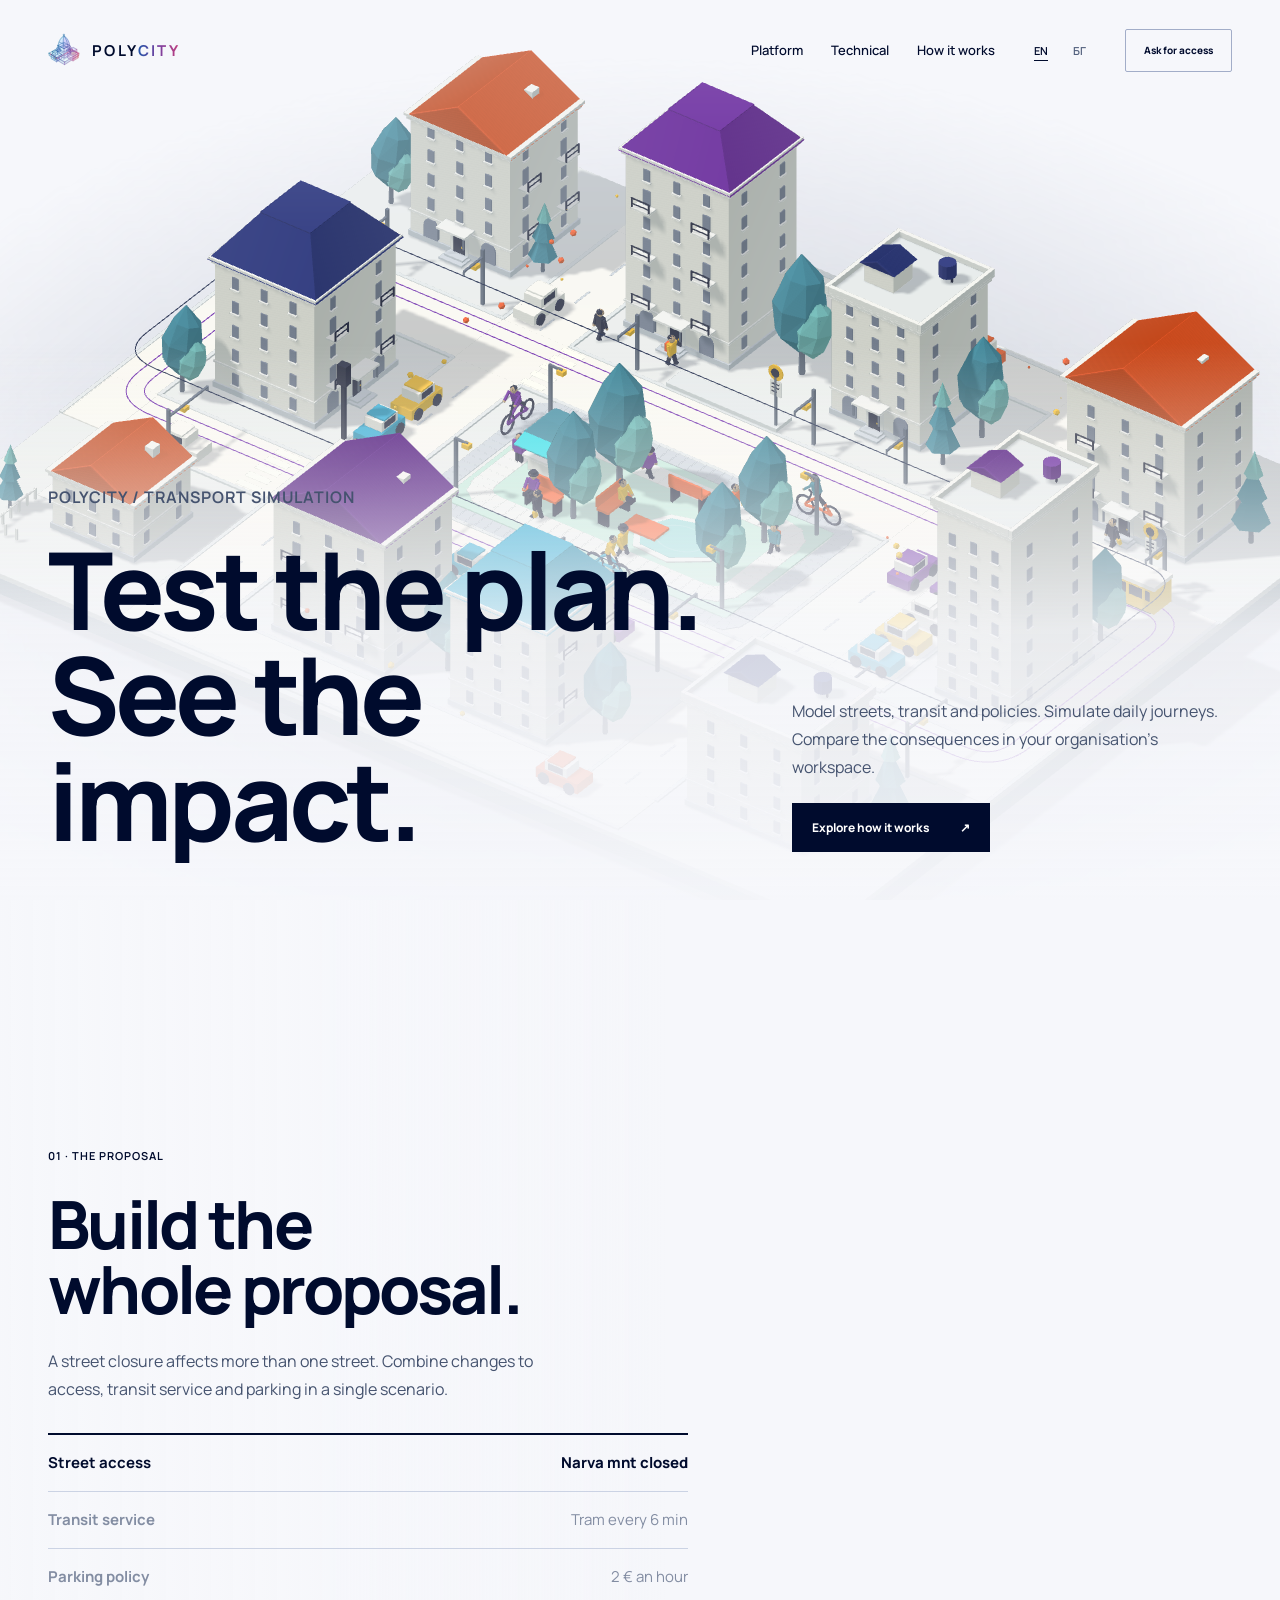
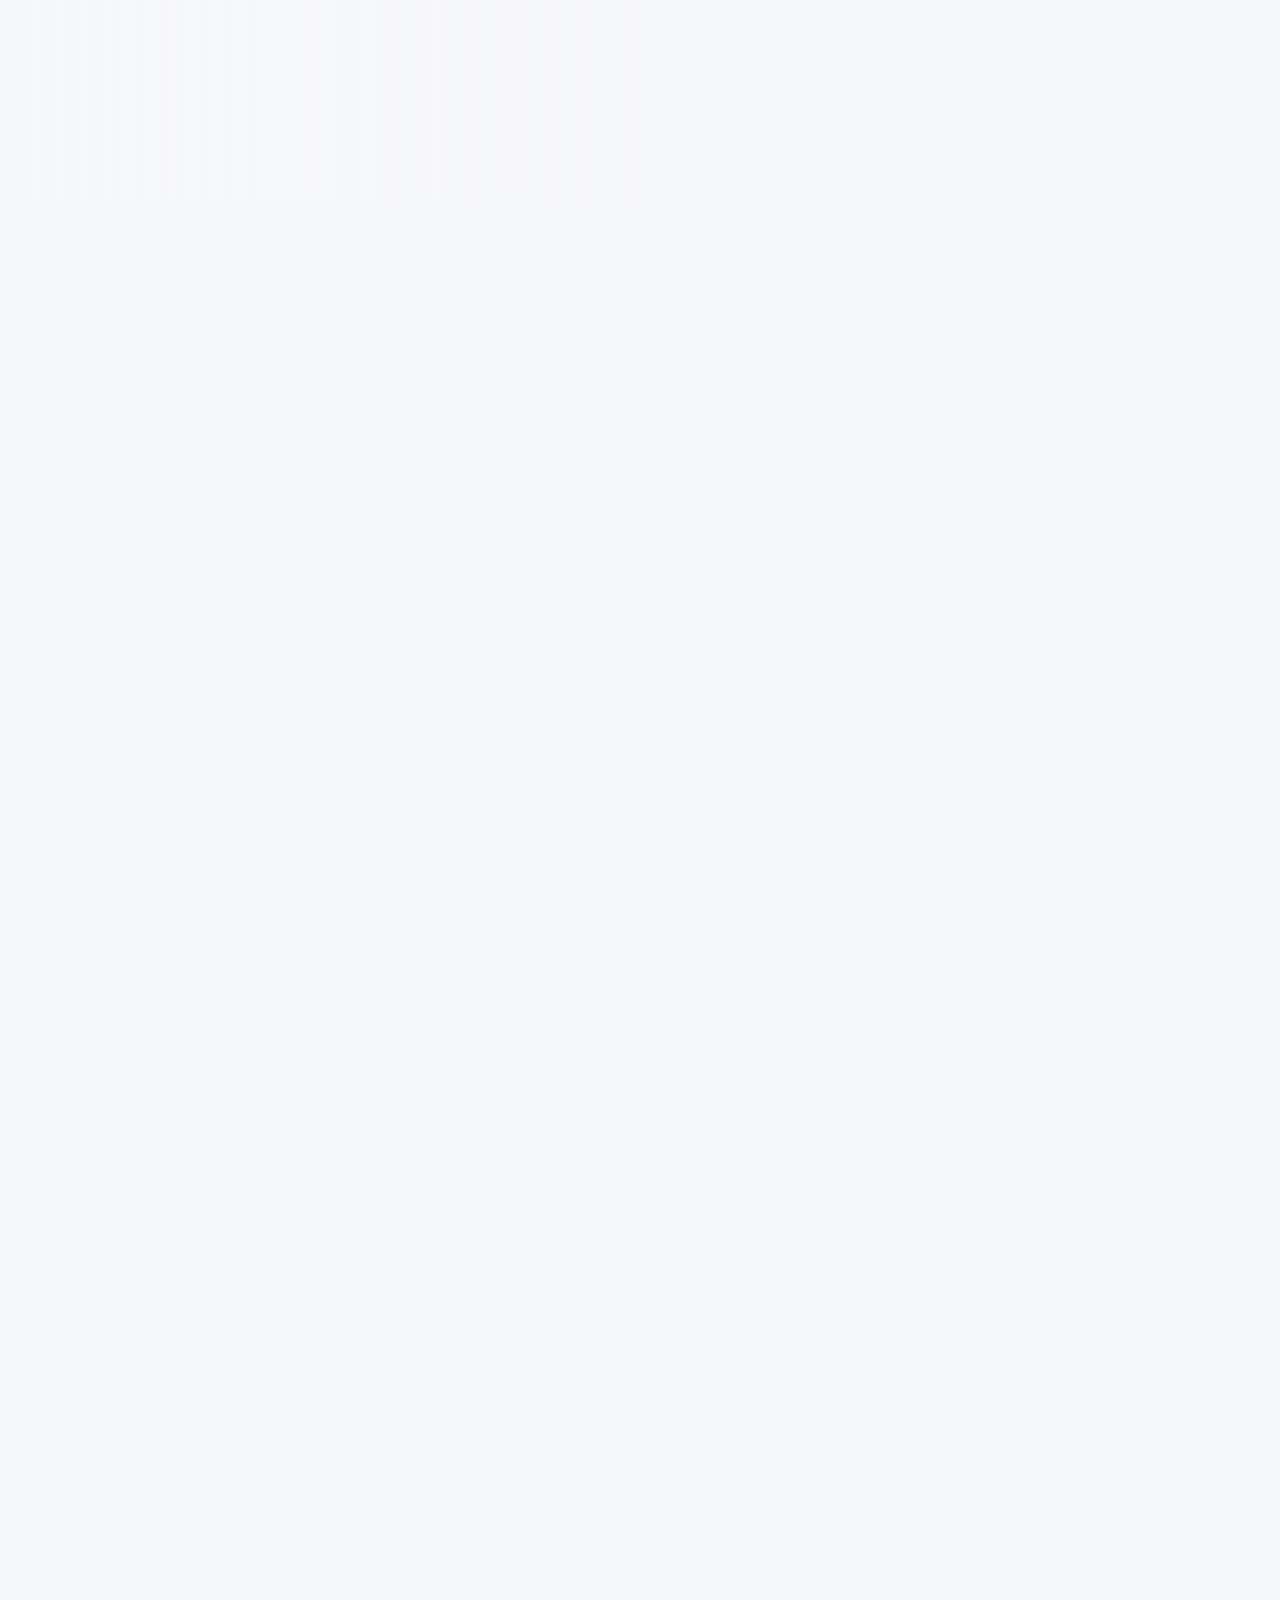
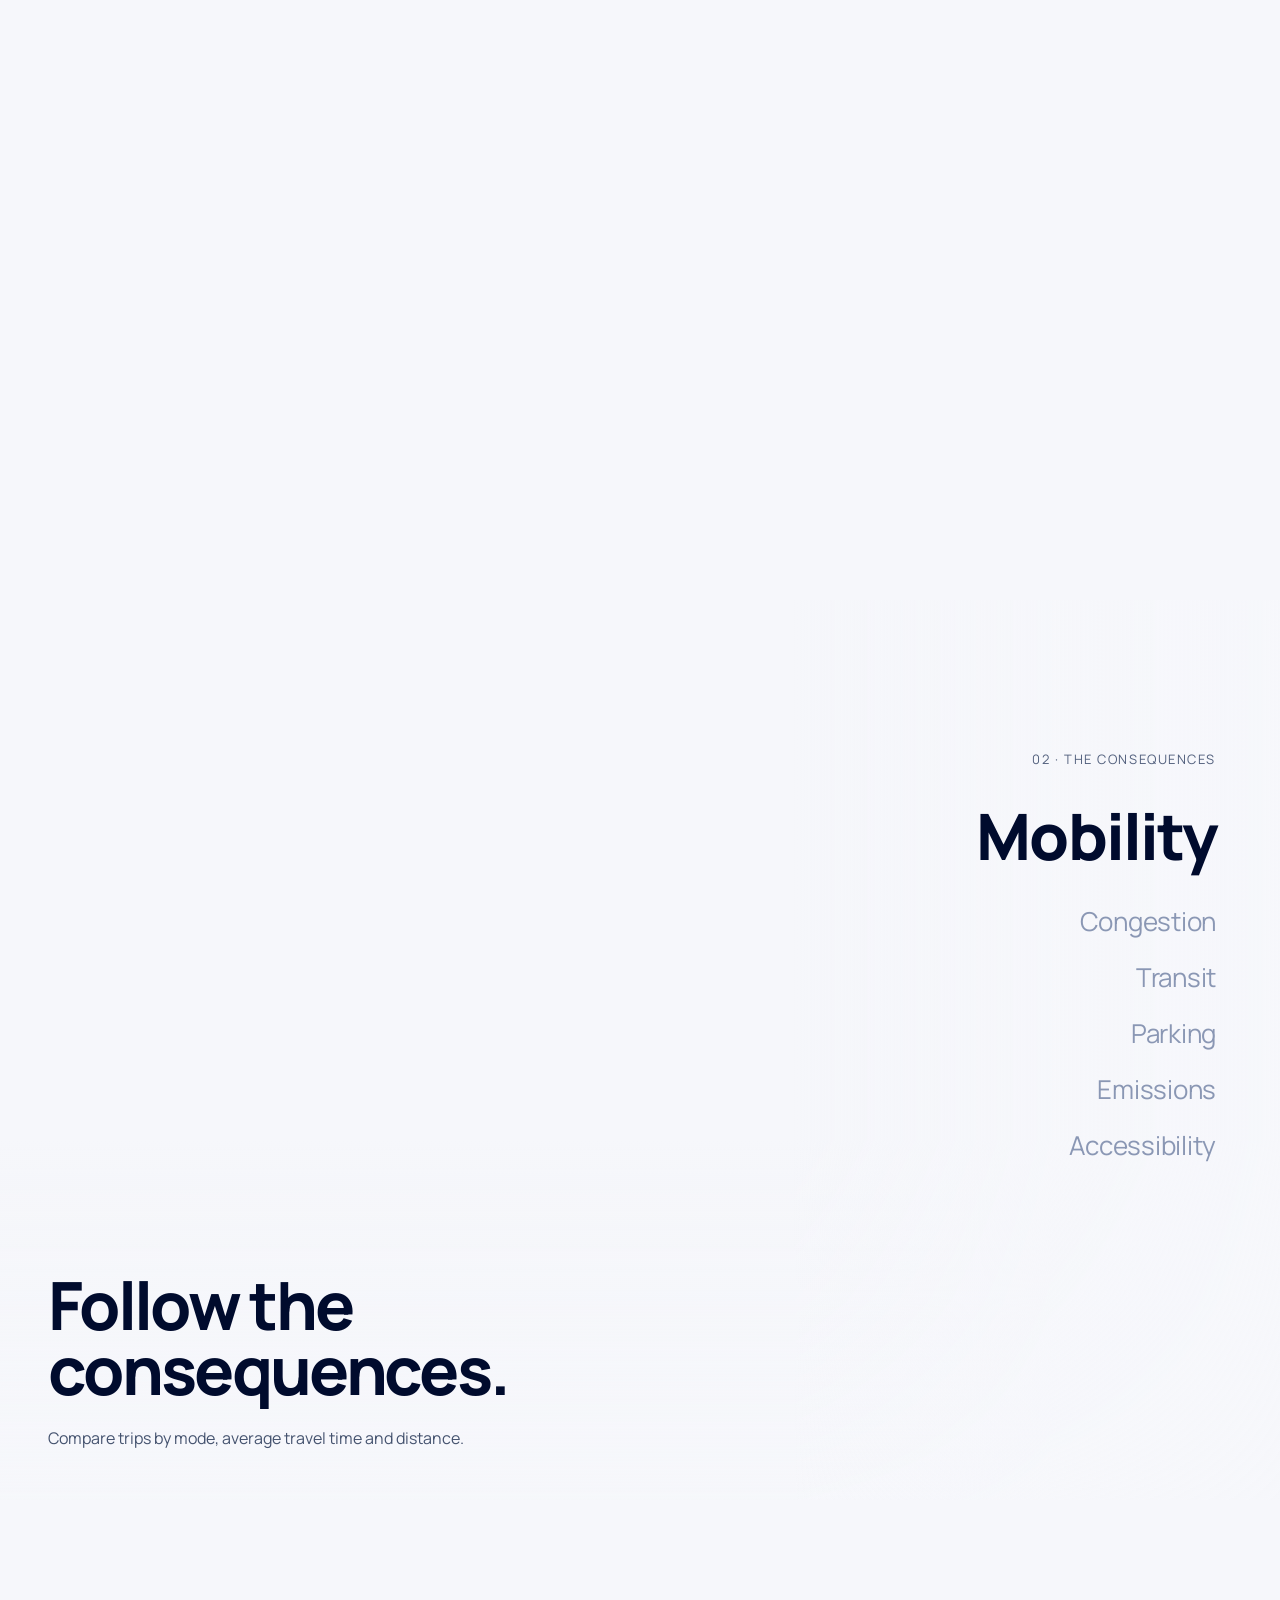
==== commit 5970a659: "Add the Technical page Co-Authored-By: Claude Opus 5.5 <noreply@anthropic.com>" ====
--- a/index.html
+++ b/index.html
@@ -19,7 +19,7 @@
 <title>Polycity — Test the plan. See the impact.</title>
 <link rel="preload" href="./static/assets/polycity-logo.svg?v=fdf4622226f0" as="image">
 <link rel="stylesheet" href="./static/homepage.css?v=83f3b1119386">
-<link rel="stylesheet" href="./static/site.css?v=7437ace2dfdc">
+<link rel="stylesheet" href="./static/site.css?v=ffd915f3eb6c">
 <link rel="stylesheet" href="./static/brand.css?v=b9f64335edef">
 <script src="./static/site.js?v=9dc7ef40fed0" defer=""></script>
 <link rel="icon" type="image/svg+xml" href="./static/assets/polycity-icon.svg?v=ac34843353e9">
@@ -29,9 +29,9 @@
 
 <header class="site-header" id="top"><div class="wrap nav">
 <a class="brand brand-lockup" href="./" aria-label="Polycity home"><img class="brand-mark" src="./static/assets/polycity-icon.svg?v=ac34843353e9" width="64" height="64" alt=""><img class="brand-mark brand-mark-light" src="./static/assets/polycity-icon-light.svg?v=9273514d37c9" width="64" height="64" alt="" aria-hidden="true"><span class="brand-word">POLY<span>CITY</span></span></a>
-<nav class="nav-links" aria-label="Main navigation"><a href="./platform/">Platform</a><a href="./how-it-works/">How it works</a></nav><div class="language-switch" role="group" aria-label="Language"><a href="./" lang="en" hreflang="en" title="English" aria-current="true">EN</a><a href="./bg/" lang="bg" hreflang="bg" title="Български">БГ</a></div>
+<nav class="nav-links" aria-label="Main navigation"><a href="./platform/">Platform</a><a href="./technical/">Technical</a><a href="./how-it-works/">How it works</a></nav><div class="language-switch" role="group" aria-label="Language"><a href="./" lang="en" hreflang="en" title="English" aria-current="true">EN</a><a href="./bg/" lang="bg" hreflang="bg" title="Български">БГ</a></div>
 <a class="button" href="./access/">Ask for access</a>
-<details class="mobile-menu"><summary aria-label="Navigation menu"><svg class="icon" viewBox="0 0 24 24" aria-hidden="true"><path d="M4 7h16M4 12h16M4 17h16"></path></svg></summary><nav class="menu-links" aria-label="Mobile navigation"><a href="./platform/">Platform</a><a href="./how-it-works/">How it works</a><div class="language-switch" role="group" aria-label="Language"><a href="./" lang="en" hreflang="en" title="English" aria-current="true">EN</a><a href="./bg/" lang="bg" hreflang="bg" title="Български">БГ</a></div></nav></details>
+<details class="mobile-menu"><summary aria-label="Navigation menu"><svg class="icon" viewBox="0 0 24 24" aria-hidden="true"><path d="M4 7h16M4 12h16M4 17h16"></path></svg></summary><nav class="menu-links" aria-label="Mobile navigation"><a href="./platform/">Platform</a><a href="./technical/">Technical</a><a href="./how-it-works/">How it works</a><div class="language-switch" role="group" aria-label="Language"><a href="./" lang="en" hreflang="en" title="English" aria-current="true">EN</a><a href="./bg/" lang="bg" hreflang="bg" title="Български">БГ</a></div></nav></details>
 </div></header>
 <main id="main" class="homepage-content">
 <!-- One city for the whole page. It is fixed to the screen; the screens of
@@ -113,12 +113,12 @@
 <div class="closing-copy">
 <div><p class="eyebrow" data-arrive="">04 · SIX STEPS TO AN ANSWER</p><h2 id="closing-heading" data-lines="">Put the next<br>proposal to the test.</h2><p class="copy" data-arrive="">Bring your city's data, match today, and try the change before anybody digs up a street.</p><a class="primary" href="./how-it-works/" data-arrive="">Follow the six steps <span aria-hidden="true">↗</span></a></div>
 </div>
-<footer class="homepage-footer"><span>Polycity · Transport simulation</span><nav aria-label="About Polycity"><a href="./access/">Ask for access</a><a href="./who-builds-it/">Who builds it</a><a href="./privacy/">Privacy</a></nav><nav aria-label="Footer navigation"><a href="./platform/">Platform</a><a href="./how-it-works/">How it works</a></nav></footer>
+<footer class="homepage-footer"><span>Polycity · Transport simulation</span><nav aria-label="About Polycity"><a href="./access/">Ask for access</a><a href="./who-builds-it/">Who builds it</a><a href="./privacy/">Privacy</a></nav><nav aria-label="Footer navigation"><a href="./platform/">Platform</a><a href="./technical/">Technical</a><a href="./how-it-works/">How it works</a></nav></footer>
 </div>
 </section>
 </main>
 <script type="module" src="./static/page-motion.js?v=c3d06b5a0750"></script>
-<script type="module" src="./static/home-scene.js?v=94f539127ac3"></script>
+<script type="module" src="./static/home-scene.js?v=1022fae38081"></script>
 
 
 </body></html>
--- a/static/site.css
+++ b/static/site.css
@@ -285,10 +285,14 @@
 .one-city .screen.tall .screen-words{position:sticky;top:0;height:100svh;min-height:0}
 .one-city .screen.tall:before{position:sticky;top:0;display:block;height:100svh;margin-bottom:-100svh}
 /* The consequences take a screen of scrolling for each close-up; the scene
-   sets how many. The page's rests at each close-up are the scene's too, and
-   not scroll snapping: a browser's snapping pulls one notch of a mouse wheel
-   back to the rest it left, and lets a wheel flick run past every rest. */
+   sets how many. Under a mouse wheel the page's rests at each close-up are the
+   scene's too, and not scroll snapping: a browser's snapping pulls one notch of
+   a mouse wheel back to the rest it left, and lets a wheel flick run past every
+   rest. Under a finger they are snap points, the one thing that stops a phone's
+   flick at the next close-up; the scene places the marks and says when. */
 .one-city .screen.outcomes.tall{min-height:calc((1 + 6*var(--outcome-screens,1))*100svh)}
+html[data-snap-rests]{scroll-snap-type:y mandatory}
+.one-city .rest-mark{position:absolute;left:0;width:1px;height:1px;pointer-events:none;scroll-snap-align:start;scroll-snap-stop:always}
 .one-city .screen.hero:before{background:linear-gradient(0deg,rgba(246,247,251,.97) 0,rgba(246,247,251,.85) 30%,rgba(246,247,251,0) 62%)}
 .one-city .screen.proposal:before{background:linear-gradient(90deg,rgba(246,247,251,.96) 0,rgba(246,247,251,.9) 26%,rgba(246,247,251,0) 52%)}
 .one-city .screen.outcomes:before{background:linear-gradient(270deg,rgba(246,247,251,.92) 0,rgba(246,247,251,.7) 18%,rgba(246,247,251,0) 38%),linear-gradient(0deg,rgba(246,247,251,.8) 0,rgba(246,247,251,.3) 22%,rgba(246,247,251,0) 40%)}
@@ -627,6 +631,89 @@
  .how-page .changes>div[data-step-row],.how-page .format-tiles>div,.how-page .how-card,.how-page .fit-pane,.how-page .sun,.how-page .trip-tag,.how-page .legend>div,.how-page .groups li,.how-page .versions,.how-page .versions li,.how-page .three>div{transition:none}
 }
 
+/* Technical stands on How it works' page and wears its words. Its own cards:
+   the ways of travelling and the hour while the quick estimate runs, one
+   resident's plan and the rounds while the day runs, and the trace while the
+   junction is studied. A veil pales the city round the study's stretch, and
+   the three ways' screen has a line where each slice meets the next and a tag
+   over each; the lines stop short of the heading and the three columns. The
+   scene sets where each stands and when it shows. */
+.tech-page .card-key{flex-wrap:wrap;row-gap:6px}
+.tech-page .card-key i{background:var(--mode,#fd4b08)}
+.tech-page .by-bike{--mode:#049dd6}
+.tech-page .card-key .key-car{width:16px;height:2px;background:#000b2d}
+.tech-page .mode-card,.tech-page .hour-card{right:48px;bottom:48px;width:300px}
+.tech-page .hour-clock{display:block;margin-bottom:10px;font-size:34px;line-height:1;font-weight:800;letter-spacing:-.03em;font-variant-numeric:tabular-nums}
+.tech-page .flow-key{gap:10px}
+.tech-page .flow-key b{flex:0 0 90px;height:7px;background:linear-gradient(90deg,#049dd6,#febe11,#fd4b08)}
+.tech-page .plan-card,.tech-page .rounds-card{left:48px;bottom:48px;width:300px}
+.tech-page .plan-trips{list-style:none;margin:0;padding:0}
+.tech-page .plan-trips li{display:grid;grid-template-columns:46px minmax(0,1fr);gap:2px 10px;padding:8px 0;border-top:1px solid #e4eaf4;font-size:12px;line-height:1.3}
+.tech-page .plan-trips b{font-weight:750;font-variant-numeric:tabular-nums}
+.tech-page .plan-trips em{grid-column:2;display:flex;align-items:center;gap:6px;font-style:normal;font-size:11px;font-weight:700;color:#52607d}
+.tech-page .plan-trips em:before{content:'';width:16px;height:4px;background:var(--mode)}
+.tech-page .plan-card:not([data-changed]) .now,.tech-page .plan-card[data-changed] .was{display:none}
+.tech-page .plan-card[data-changed] li:first-child b{color:#049dd6}
+.tech-page .plan-score{display:none;margin-top:4px;padding-top:8px;border-top:2px solid #000b2d}
+.tech-page .plan-card[data-weighed] .plan-score{display:block}
+.tech-page .plan-score div{display:flex;justify-content:space-between;padding:3px 0;font-size:12px;line-height:1.3;color:#52607d}
+.tech-page .plan-score b{color:#000b2d;font-weight:800;font-variant-numeric:tabular-nums}
+.tech-page .plan-card[data-changed] .plan-score b{color:#049dd6}
+.tech-page .round-count{display:flex;align-items:baseline;gap:8px;margin:-2px 0 8px;font-size:34px;line-height:1;font-weight:800;letter-spacing:-.03em;font-variant-numeric:tabular-nums}
+.tech-page .round-count small{font-size:13px;font-weight:700;letter-spacing:0;color:#52607d}
+.tech-page .rounds-curve{display:block;width:100%;height:auto}
+.tech-page .rounds-curve path{fill:none;stroke:#fd4b08;stroke-width:2.4;stroke-dasharray:1 1}
+.tech-page .trace-card{right:48px;top:112px;width:300px}
+.tech-page .trace{display:block;width:100%;height:110px;overflow:visible}
+.tech-page .trace path{fill:none;vector-effect:non-scaling-stroke}
+.tech-page .trace-red{stroke:#e23b3b;stroke-width:4}
+.tech-page .trace-green{stroke:#2fa36b;stroke-width:4}
+.tech-page .trace-cars{stroke:#000b2d;stroke-width:1.4;stroke-linejoin:round}
+.tech-page .study-pin i{background:#fd4b08}
+.tech-page .study-pin span{background:#fd4b08}
+.tech-page .veil{position:absolute;inset:0;z-index:2;pointer-events:none;opacity:0;transition:opacity .5s;background:radial-gradient(ellipse 32vw 40vh at var(--x,50%) var(--y,50%),rgba(246,247,251,0) 0,rgba(246,247,251,0) 62%,rgba(246,247,251,.72) 100%)}
+.tech-page .veil[data-shown]{opacity:1}
+.tech-page .slices{position:absolute;inset:0;pointer-events:none;opacity:0;transition:opacity .3s}
+.tech-page .slices[data-shown]{opacity:1}
+.tech-page .screen.comparison:before{background:linear-gradient(180deg,rgba(246,247,251,.97) 0,rgba(246,247,251,.88) 30%,rgba(246,247,251,0) 42%)}
+.tech-page .slice-line{position:absolute;top:290px;bottom:170px;width:2px;margin-left:-1px;background:#000b2d;opacity:0}
+.tech-page .slice-line[data-shown]{opacity:1}
+.tech-page .slice-line[data-slice-line="1"]{left:var(--cut1,0%)}
+.tech-page .slice-line[data-slice-line="2"]{left:var(--cut2,0%)}
+.tech-page .slice-tag{top:300px;white-space:nowrap;transform:translateX(-50%);opacity:0;transition:opacity .3s}
+.tech-page .slice-tag[data-shown]{opacity:1}
+.tech-page .slice-tag[data-slice-tag=quick]{left:calc(var(--cut1,0%)/2)}
+.tech-page .slice-tag[data-slice-tag=day]{left:calc((var(--cut1,0%) + var(--cut2,0%))/2)}
+.tech-page .slice-tag[data-slice-tag=junction]{left:calc((var(--cut2,0%) + 100%)/2)}
+@media(max-width:760px){
+ /* On a phone every card stands at the top of the screen, clear of the city
+    and of the words at its foot. */
+ .tech-page .mode-card,.tech-page .hour-card,.tech-page .plan-card,.tech-page .rounds-card,.tech-page .trace-card{left:16px;right:16px;top:72px;bottom:auto;width:auto;padding:10px 14px}
+ .tech-page .card-title{margin-bottom:6px}
+ .tech-page .card-key{margin-top:6px;font-size:10px}
+ .tech-page .hour-card,.tech-page .rounds-card{display:grid;grid-template-columns:auto minmax(0,1fr);gap:0 14px;align-items:center}
+ .tech-page .hour-clock{grid-row:span 2;margin:0;font-size:30px}
+ .tech-page .hour-card .card-key{margin-top:0}
+ .tech-page .rounds-card .card-title{grid-column:span 2}
+ .tech-page .round-count{grid-row:span 2;flex-direction:column;align-items:flex-start;gap:2px;margin:0;font-size:30px}
+ .tech-page .round-count small{font-size:10px}
+ .tech-page .rounds-curve{height:40px}
+ .tech-page .rounds-card .card-key{margin-top:2px}
+ .tech-page .plan-trips li{grid-template-columns:40px minmax(0,1fr) auto;padding:4px 0;font-size:11px}
+ .tech-page .plan-trips em{grid-column:auto;font-size:10px}
+ .tech-page .plan-score{display:none;grid-template-columns:repeat(3,minmax(0,1fr));gap:10px;padding-top:6px}
+ .tech-page .plan-card[data-weighed] .plan-score{display:grid}
+ .tech-page .plan-score div{display:block;padding:0;font-size:10px}
+ .tech-page .plan-score b{display:block;font-size:14px}
+ .tech-page .trace{height:60px}
+ .tech-page .veil{background:radial-gradient(ellipse 48vw 30vh at var(--x,50%) var(--y,50%),rgba(246,247,251,0) 0,rgba(246,247,251,0) 62%,rgba(246,247,251,.72) 100%)}
+ .tech-page .slice-tag{top:250px;font-size:9px;letter-spacing:.1em;padding:4px 6px}
+ .tech-page .slice-line{bottom:150px}
+}
+@media(prefers-reduced-motion:reduce){
+ .tech-page .veil,.tech-page .slices,.tech-page .slice-tag{transition:none}
+}
+
 /* Platform: the ten kinds of change with how many cards each holds, and three
    named cards under the kind being read. The sets of results are read the same
    way, a goal at a time. */
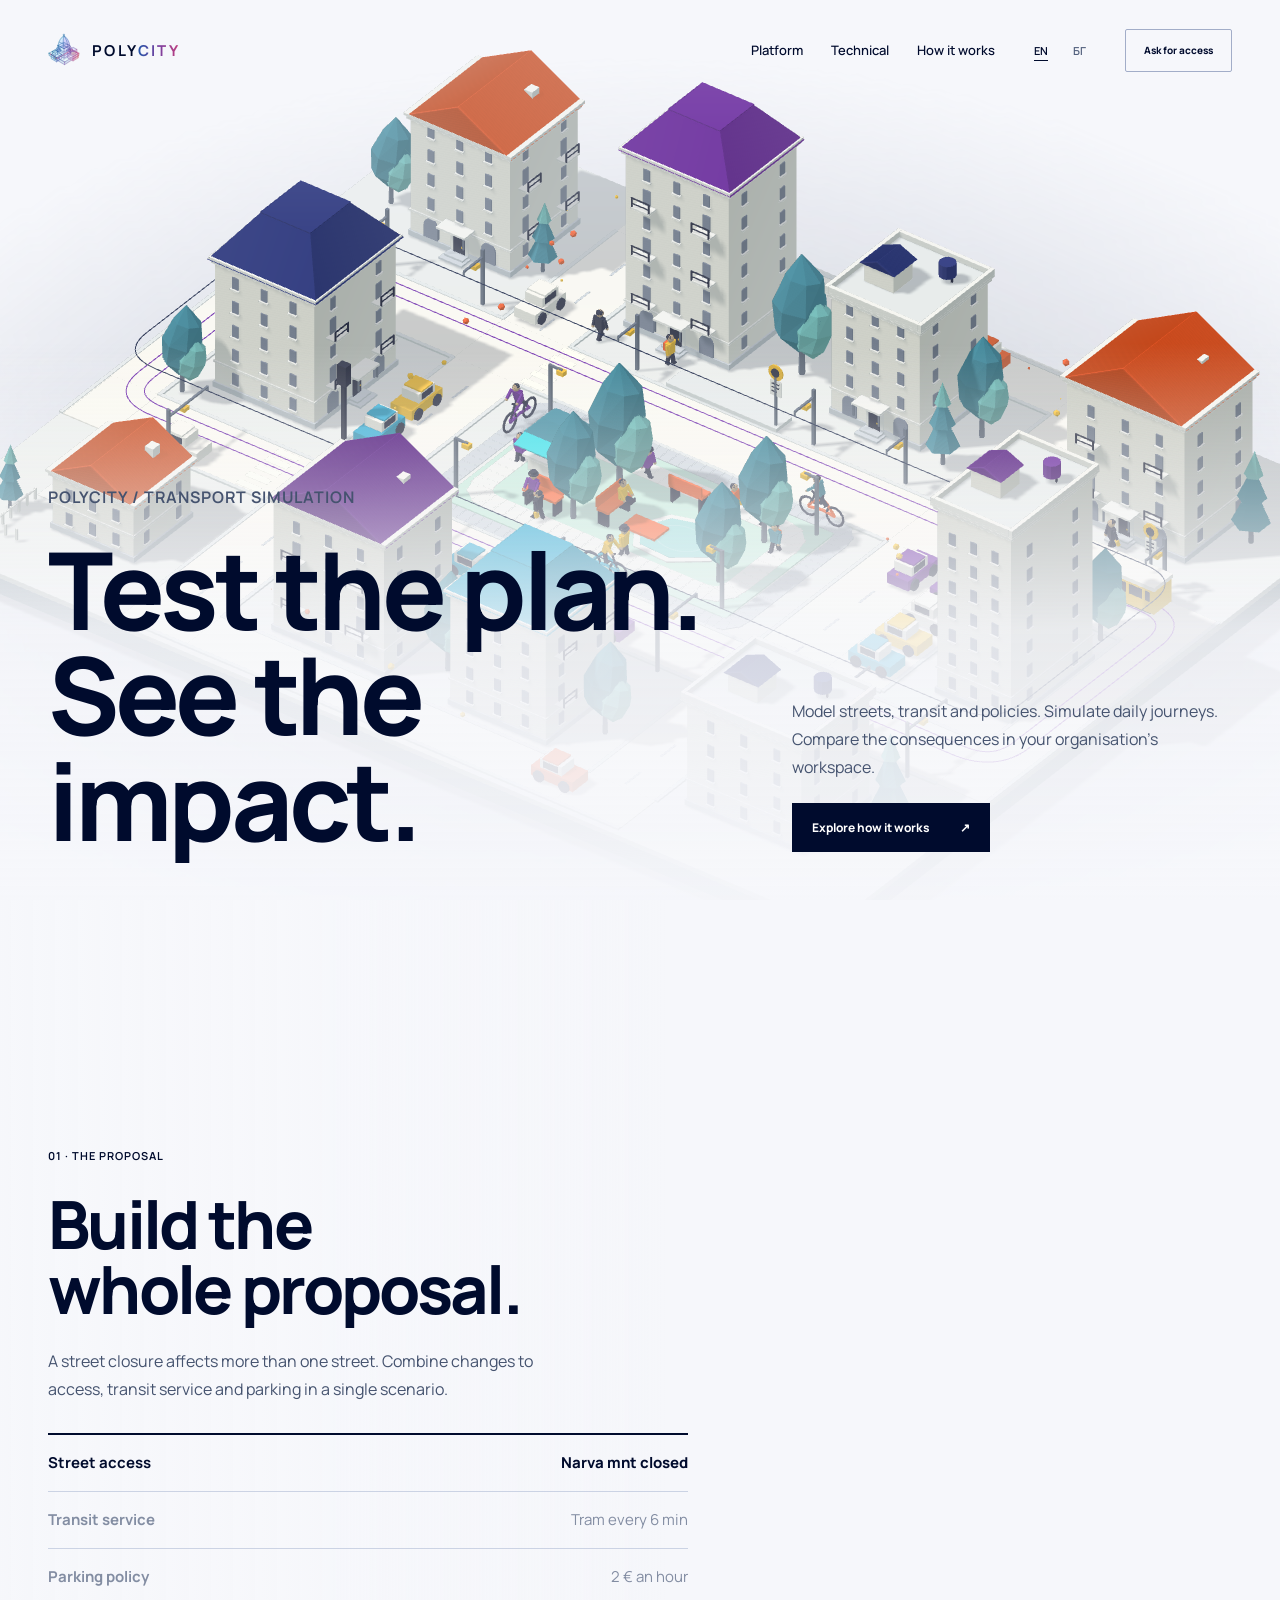
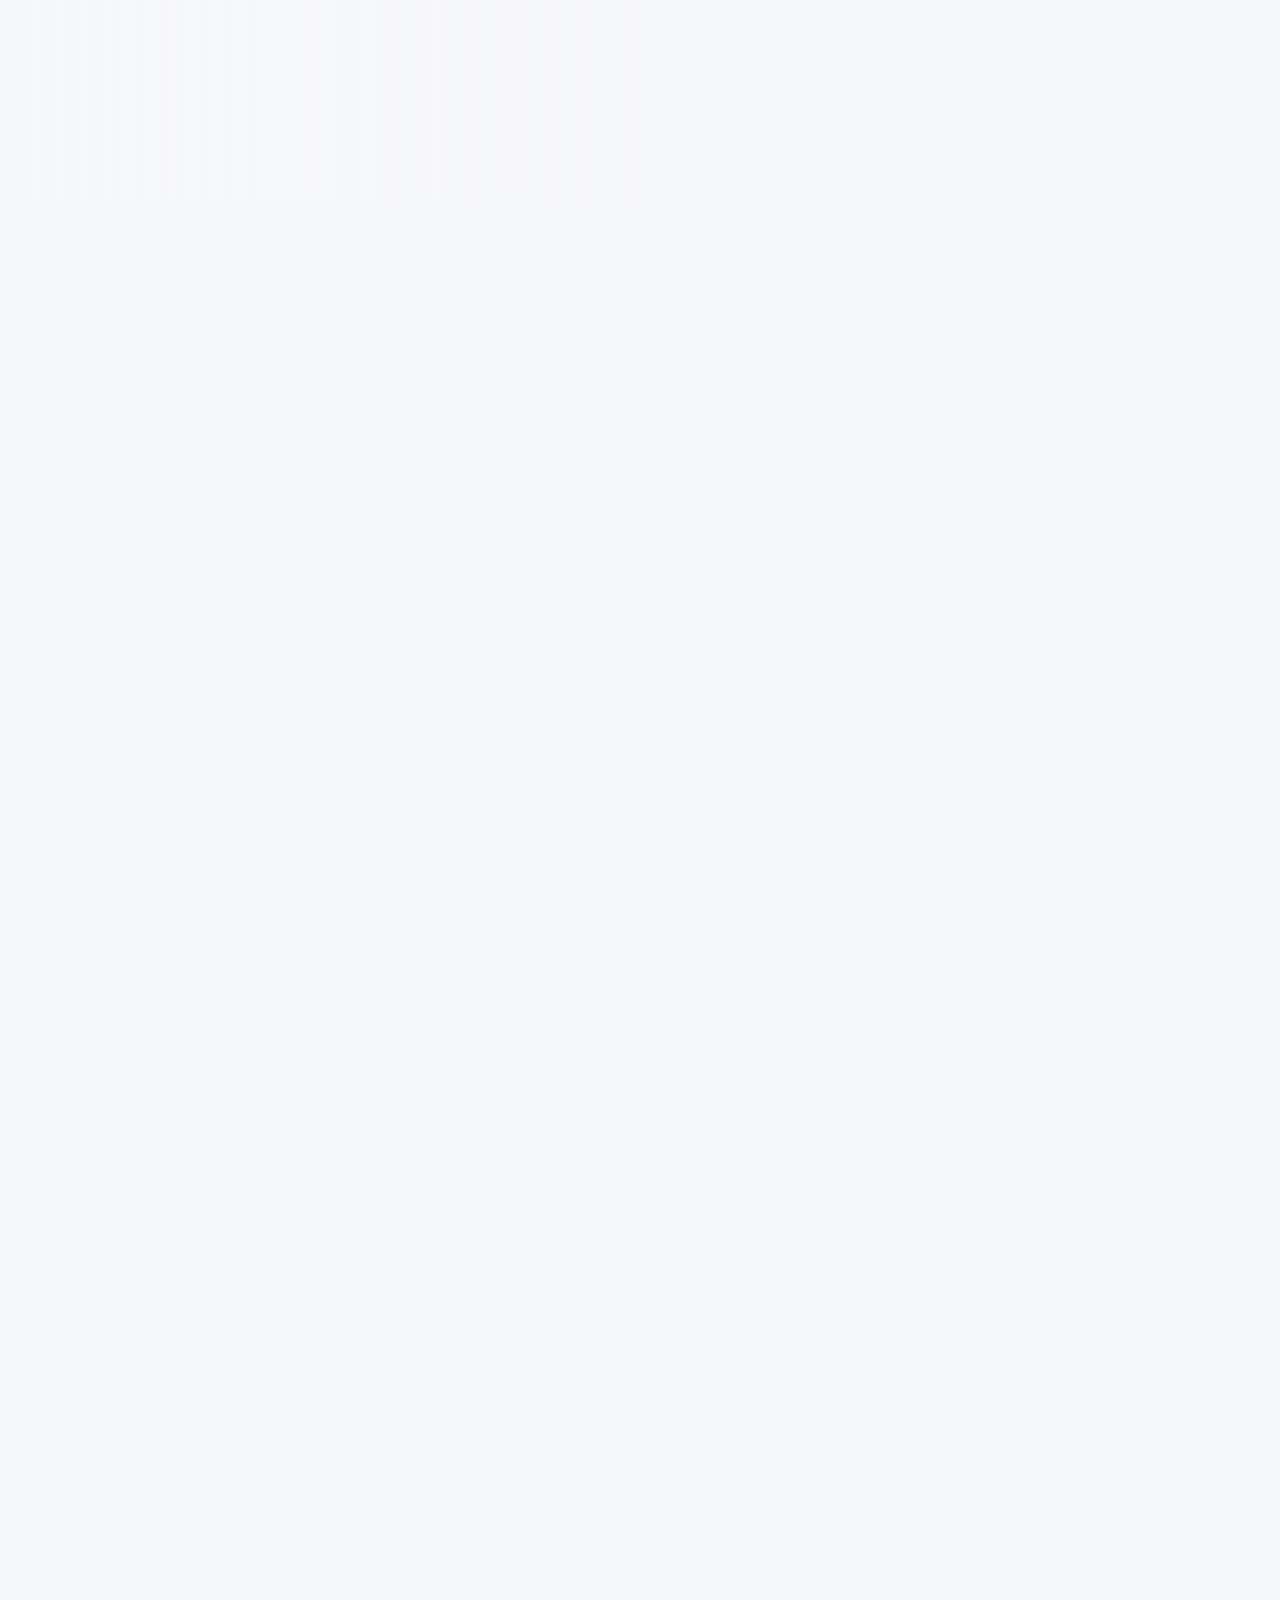
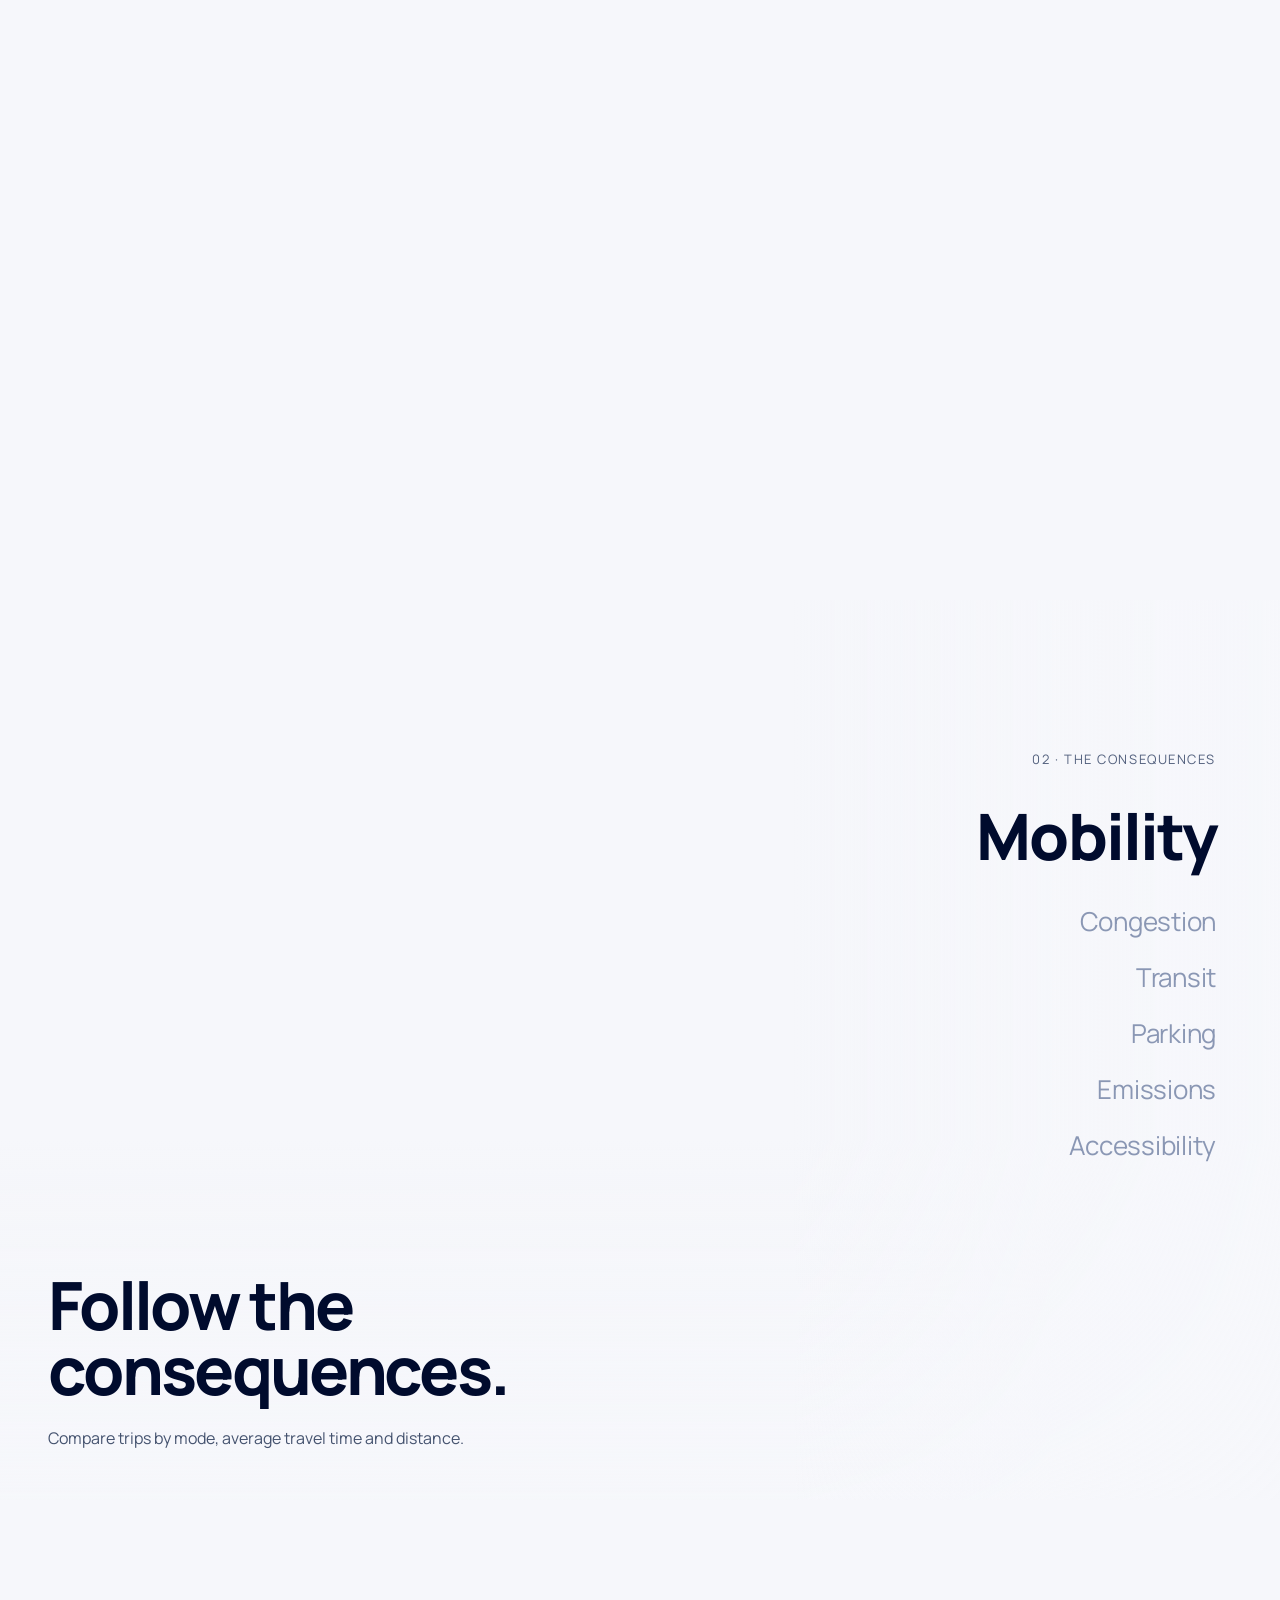
==== commit 330e1eef: "Redraw the Technical page so the three ways read apart Co-Authored-By: Claude Opus 5.5 <noreply@anth" ====
--- a/index.html
+++ b/index.html
@@ -19,7 +19,7 @@
 <title>Polycity — Test the plan. See the impact.</title>
 <link rel="preload" href="./static/assets/polycity-logo.svg?v=fdf4622226f0" as="image">
 <link rel="stylesheet" href="./static/homepage.css?v=83f3b1119386">
-<link rel="stylesheet" href="./static/site.css?v=ffd915f3eb6c">
+<link rel="stylesheet" href="./static/site.css?v=b0566ec29448">
 <link rel="stylesheet" href="./static/brand.css?v=b9f64335edef">
 <script src="./static/site.js?v=9dc7ef40fed0" defer=""></script>
 <link rel="icon" type="image/svg+xml" href="./static/assets/polycity-icon.svg?v=ac34843353e9">
@@ -118,7 +118,7 @@
 </section>
 </main>
 <script type="module" src="./static/page-motion.js?v=c3d06b5a0750"></script>
-<script type="module" src="./static/home-scene.js?v=1022fae38081"></script>
+<script type="module" src="./static/home-scene.js?v=95457fd13d1d"></script>
 
 
 </body></html>
--- a/static/site.css
+++ b/static/site.css
@@ -428,13 +428,6 @@
 .how-page .ghost{background:transparent;color:#fff;box-shadow:inset 0 0 0 1px rgba(255,255,255,.8)}
 .how-page .ghost:hover{background:rgba(255,255,255,.12)}
 [data-motion=still] .how-page .screen.intro:before{background:#000b2d}
-/* On a wide screen the words' paper stands under the brand in step 01 and the
-   data, so the brand keeps its dark ink while the header's right side turns
-   light over the number city. */
-.how-page[data-stage-ink=light][data-brand-ink=dark] .brand-lockup{color:#000b2d}
-.how-page[data-stage-ink=light][data-brand-ink=dark] .brand-word span{background-image:linear-gradient(90deg,#2456a8,#7b3fa0,#c23d7c)}
-.how-page[data-stage-ink=light][data-brand-ink=dark] .brand .brand-mark{display:block}
-.how-page[data-stage-ink=light][data-brand-ink=dark] .brand .brand-mark-light{display:none}
 /* A step's shading ends with its own screen. Neighbouring steps shade opposite
    sides, so shading carried into the next screen left a hard band across it. */
 .how-page .screen.tall{overflow:clip}
@@ -631,44 +624,288 @@
  .how-page .changes>div[data-step-row],.how-page .format-tiles>div,.how-page .how-card,.how-page .fit-pane,.how-page .sun,.how-page .trip-tag,.how-page .legend>div,.how-page .groups li,.how-page .versions,.how-page .versions li,.how-page .three>div{transition:none}
 }
 
-/* Technical stands on How it works' page and wears its words. Its own cards:
-   the ways of travelling and the hour while the quick estimate runs, one
-   resident's plan and the rounds while the day runs, and the trace while the
-   junction is studied. A veil pales the city round the study's stretch, and
-   the three ways' screen has a line where each slice meets the next and a tag
-   over each; the lines stop short of the heading and the three columns. The
-   scene sets where each stands and when it shows. */
+/* Technical stands on How it works' page and wears its words. Each row of its
+   three ways raises a card over the city, and a picture on the card shows the
+   rule of the row at work. The quick estimate stands in the number city, so
+   its words and cards are light on navy; the simulated day's cards stand
+   beside the city on the left and the junction study's at the top right. A
+   veil pales the city round the study's stretch, and the three ways' screen
+   has a line where each slice meets the next, a tag over each and navy
+   behind the first. The scene sets where each stands and when it shows. */
+.tech-page .how-card{border-radius:12px;visibility:hidden;transition:opacity .35s,visibility 0s .35s}
+.tech-page .how-card[data-shown]{visibility:visible;transition:opacity .35s}
+.tech-page .weigh-card[data-shown]{pointer-events:auto}
+/* A formula keeps the browser's own math layout: plain "block" would stack
+   its letters one under another. Beta is drawn from the font's own italic,
+   since not every font carries the mathematical italic letters. */
+.tech-page math{font-family:"STIX Two Math","Cambria Math","Latin Modern Math",serif}
+.tech-page math mi.greek{text-transform:none;font-style:italic}
+.tech-page .formula{display:block;display:block math;margin:2px 0 8px;font-size:21px;line-height:1.25}
 .tech-page .card-key{flex-wrap:wrap;row-gap:6px}
 .tech-page .card-key i{background:var(--mode,#fd4b08)}
 .tech-page .by-bike{--mode:#049dd6}
-.tech-page .card-key .key-car{width:16px;height:2px;background:#000b2d}
-.tech-page .mode-card,.tech-page .hour-card{right:48px;bottom:48px;width:300px}
-.tech-page .hour-clock{display:block;margin-bottom:10px;font-size:34px;line-height:1;font-weight:800;letter-spacing:-.03em;font-variant-numeric:tabular-nums}
+.tech-page .live{margin:8px 0 0;font-size:12px;line-height:1.45;color:#52607d}
+.tech-page .live b{color:#000b2d;font-weight:800;font-variant-numeric:tabular-nums}
+.tech-page .live math{font-size:15px}
+.tech-page .axis{display:flex;justify-content:space-between;margin:2px 0 0;font-size:10px;line-height:1.3;color:#8b97b0}
+.tech-page .axis math{font-size:12px}
+.tech-page .terms{display:grid;grid-template-columns:auto minmax(0,1fr);gap:3px 10px;align-items:baseline;margin:10px 0 0;padding-top:8px;border-top:1px solid #e3e8f1;font-size:11px;line-height:1.35;color:#52607d}
+.tech-page .terms dt{text-align:right;font-size:14px;color:#000b2d}
+.tech-page .terms dd{margin:0}
+.tech-page .mix-label{margin:0 0 6px;font-size:9.5px;line-height:1.3;font-weight:800;letter-spacing:.1em;text-transform:uppercase;color:#52607d}
+.tech-page .curve{display:block;width:100%;height:auto;overflow:visible}
+.tech-page .curve .axes{fill:none;stroke:#5a6fa8;stroke-width:1}
+.tech-page .curve .full{stroke:#5a6fa8;stroke-width:1;stroke-dasharray:2 3}
+.tech-page .curve-line{fill:none;stroke:#0ad6ed;stroke-width:2;stroke-linejoin:round;stroke-linecap:round}
+.tech-page .curve-line.hot{stroke:#fd4b08}
+.tech-page .curve-dots circle{fill:#bff6fc;opacity:.75}
+.tech-page .curve-now{fill:#fff;stroke:#0ad6ed;stroke-width:1.5}
+/* 01: the quick estimate's words and cards, light on the navy of the number
+   city. */
+.tech-page #quick{color:#fff}
+.tech-page .screen.step#quick:before{background:linear-gradient(90deg,rgba(0,11,45,.94) 0,rgba(0,11,45,.82) 28%,rgba(0,11,45,0) 54%)}
+.tech-page #quick .eyebrow{color:#9fb0d8}
+.tech-page #quick .copy{color:#b9c6e6}
+.tech-page #quick .changes>div{color:#9fb0d8;border-top-color:rgba(255,255,255,.2)}
+.tech-page #quick .changes>div[data-step-row][data-current]{color:#fff;border-top-color:#fff}
+.tech-page .night-card{background:rgba(6,20,64,.93);color:#fff;box-shadow:0 0 0 1px rgba(10,214,237,.35),0 14px 34px rgba(0,0,0,.4)}
+.tech-page .night-card .card-title{color:#8fe9f5}
+.tech-page .night-card .live,.tech-page .night-card .card-key{color:#b9c6e6}
+.tech-page .night-card .live b{color:#fff}
+.tech-page .night-card .axis{color:#9fb0d8}
+.tech-page .night-card .terms{border-top-color:rgba(255,255,255,.14);color:#b9c6e6}
+.tech-page .night-card .terms dt{color:#fff}
+.tech-page .night-card .by-transit{--mode:#a35ef0}
+.tech-page .night-card .by-bike{--mode:#2bb4ec}
+.tech-page .night-card .by-foot{--mode:#febe11}
+.tech-page .trips-card,.tech-page .gravity-card,.tech-page .modes-card,.tech-page .roads-card{right:48px;bottom:48px;width:340px}
+.tech-page .big-number{display:flex;align-items:center;gap:14px;margin:0}
+.tech-page .big-number b{font-size:56px;line-height:1;font-weight:800;letter-spacing:-.04em;font-variant-numeric:tabular-nums;color:#bff6fc}
+.tech-page .big-number span{max-width:140px;font-size:13px;line-height:1.35;color:#b9c6e6}
+.tech-page .share-bar{display:flex;gap:2px;height:24px;margin:2px 0 0}
+.tech-page .share-bar i{flex:0 1 var(--w);min-width:0;display:flex;align-items:center;justify-content:center;background:var(--mode)}
+.tech-page .share-bar b{font-size:10px;font-weight:800;color:#fff;white-space:nowrap}
+.tech-page .share-bar .by-foot b{color:#000b2d}
+.tech-page .roads-top{display:flex;align-items:center;justify-content:space-between;gap:12px}
+.tech-page .roads-top .formula{margin:0}
+.tech-page .hour-clock{display:block;font-size:34px;line-height:1;font-weight:800;letter-spacing:-.03em;font-variant-numeric:tabular-nums}
+.tech-page .roads-card .curve{margin-top:10px}
+.tech-page .roads-card .curve-now{stroke:#fd4b08}
 .tech-page .flow-key{gap:10px}
-.tech-page .flow-key b{flex:0 0 90px;height:7px;background:linear-gradient(90deg,#049dd6,#febe11,#fd4b08)}
-.tech-page .plan-card,.tech-page .rounds-card{left:48px;bottom:48px;width:300px}
-.tech-page .plan-trips{list-style:none;margin:0;padding:0}
-.tech-page .plan-trips li{display:grid;grid-template-columns:46px minmax(0,1fr);gap:2px 10px;padding:8px 0;border-top:1px solid #e4eaf4;font-size:12px;line-height:1.3}
-.tech-page .plan-trips b{font-weight:750;font-variant-numeric:tabular-nums}
-.tech-page .plan-trips em{grid-column:2;display:flex;align-items:center;gap:6px;font-style:normal;font-size:11px;font-weight:700;color:#52607d}
-.tech-page .plan-trips em:before{content:'';width:16px;height:4px;background:var(--mode)}
-.tech-page .plan-card:not([data-changed]) .now,.tech-page .plan-card[data-changed] .was{display:none}
-.tech-page .plan-card[data-changed] li:first-child b{color:#049dd6}
-.tech-page .plan-score{display:none;margin-top:4px;padding-top:8px;border-top:2px solid #000b2d}
-.tech-page .plan-card[data-weighed] .plan-score{display:block}
-.tech-page .plan-score div{display:flex;justify-content:space-between;padding:3px 0;font-size:12px;line-height:1.3;color:#52607d}
-.tech-page .plan-score b{color:#000b2d;font-weight:800;font-variant-numeric:tabular-nums}
-.tech-page .plan-card[data-changed] .plan-score b{color:#049dd6}
-.tech-page .round-count{display:flex;align-items:baseline;gap:8px;margin:-2px 0 8px;font-size:34px;line-height:1;font-weight:800;letter-spacing:-.03em;font-variant-numeric:tabular-nums}
-.tech-page .round-count small{font-size:13px;font-weight:700;letter-spacing:0;color:#52607d}
-.tech-page .rounds-curve{display:block;width:100%;height:auto}
-.tech-page .rounds-curve path{fill:none;stroke:#fd4b08;stroke-width:2.4;stroke-dasharray:1 1}
-.tech-page .trace-card{right:48px;top:112px;width:300px}
-.tech-page .trace{display:block;width:100%;height:110px;overflow:visible}
-.tech-page .trace path{fill:none;vector-effect:non-scaling-stroke}
-.tech-page .trace-red{stroke:#e23b3b;stroke-width:4}
-.tech-page .trace-green{stroke:#2fa36b;stroke-width:4}
-.tech-page .trace-cars{stroke:#000b2d;stroke-width:1.4;stroke-linejoin:round}
+.tech-page .flow-key b{flex:0 0 90px;height:7px;background:linear-gradient(90deg,#2bb4ec,#febe11,#fd4b08)}
+/* Each zone's trips over its column, the zone's number beside them; the zone
+   the arcs leave and the one the card reads are lit. */
+.tech-page .zone-tag{position:absolute;left:0;top:0;display:flex;align-items:center;gap:6px;padding:3px 8px 3px 3px;border-radius:12px;background:rgba(6,20,64,.86);box-shadow:0 0 0 1px rgba(10,214,237,.4);color:#bff6fc;font-size:12px;font-weight:800;font-variant-numeric:tabular-nums;white-space:nowrap;transform:translate(var(--x),var(--y)) translate(-50%,-100%);opacity:0;transition:opacity .3s}
+.tech-page .zone-tag small{display:grid;place-items:center;width:17px;height:17px;border-radius:50%;background:rgba(10,214,237,.22);font-size:10px;font-weight:800;color:#fff}
+.tech-page .zone-tag[data-shown]{opacity:1}
+.tech-page .zone-tag[data-lit]{background:#0ad6ed;color:#000b2d;box-shadow:0 0 18px rgba(10,214,237,.6)}
+.tech-page .zone-tag[data-lit] small{background:#000b2d}
+/* 02: the simulated day's cards, beside the city on the left. */
+.tech-page .people-card,.tech-page .crowd-card,.tech-page .weigh-card,.tech-page .memory-card,.tech-page .rounds-card,.tech-page .results-card{left:48px;bottom:40px;width:400px}
+.tech-page .weigh-card{width:430px;padding:14px 16px 12px}
+.tech-page .resident{margin:0 0 12px;padding:10px 12px;border-radius:10px;background:linear-gradient(135deg,#fff4ee,#eef9fb)}
+.tech-page .resident-head{display:flex;align-items:center;gap:8px;margin:0 0 8px;font-size:13px;font-weight:800}
+.tech-page .resident-head i{width:12px;height:12px;border-radius:50%;background:#fd4b08;box-shadow:0 0 0 3px rgba(253,75,8,.2)}
+.tech-page .resident dl{display:grid;grid-template-columns:auto minmax(0,1fr);gap:5px 14px;align-items:center;margin:0;font-size:12px}
+.tech-page .resident dt{font-size:9.5px;font-weight:800;letter-spacing:.08em;text-transform:uppercase;color:#8b97b0}
+.tech-page .resident dd{margin:0;font-weight:700}
+.tech-page .resident .plan-lit{opacity:.4;transition:opacity .4s}
+.tech-page .people-card[data-plan] .plan-lit{opacity:1}
+.tech-page .people-card[data-plan] dd.plan-lit:not(.chain){color:#fd4b08}
+.tech-page .chain{display:flex;align-items:center;gap:4px;flex-wrap:wrap}
+.tech-page .chain b{padding:2px 8px;border-radius:9px;background:#0a9fb4;color:#fff;font-size:10.5px}
+.tech-page .chain b.at-work{background:#0b6d8e}
+.tech-page .chain b.at-shop{background:#34bccf}
+.tech-page .chain em{font-style:normal;font-weight:800;color:#fd4b08}
+.tech-page .bands{display:grid;grid-template-columns:auto minmax(0,1fr) minmax(0,1fr);gap:6px 12px;align-items:center;font-size:11px;color:#52607d}
+.tech-page .bands>b{font-size:9.5px;font-weight:800;letter-spacing:.08em;text-transform:uppercase;color:#8b97b0}
+.tech-page .bands>span:not(.meter){display:flex;align-items:center;gap:6px;font-weight:700;color:#000b2d;white-space:nowrap}
+.tech-page .inc-low,.tech-page .inc-mid,.tech-page .inc-high{display:inline-block;width:9px;height:9px;border-radius:50%;flex:0 0 auto}
+.tech-page .inc-low{background:#febe11}
+.tech-page .inc-mid{background:#0ab8cf}
+.tech-page .inc-high{background:#57039b}
+.tech-page .meter{position:relative;display:block;height:15px;border-radius:8px;background:#eef1f7;overflow:hidden}
+.tech-page .meter i{position:absolute;left:0;top:0;bottom:0;width:var(--w);border-radius:8px;background:linear-gradient(90deg,#9ee8f1,#48c6d8)}
+.tech-page .meter b{position:relative;display:block;padding-left:7px;font-size:10px;line-height:15px;font-weight:800;color:#000b2d;white-space:nowrap}
+.tech-page .people-card .live{margin-top:12px}
+.tech-page .crowd-key{list-style:none;margin:0;padding:0}
+.tech-page .crowd-key li{display:grid;grid-template-columns:30px minmax(0,1fr);gap:0 12px;align-items:center;padding:8px 0;border-top:1px solid #e4eaf4}
+.tech-page .crowd-key li:first-child{border-top:0;padding-top:0}
+.tech-page .crowd-key i{grid-row:span 2;width:30px;height:7px;border-radius:4px}
+.tech-page .crowd-key .k-road{background:repeating-linear-gradient(90deg,#fd4b08 0 8px,#dde3ee 8px 11px)}
+.tech-page .crowd-key .k-rail{background:#57039b}
+.tech-page .crowd-key .k-tail{background:#e23b3b;box-shadow:0 0 0 4px rgba(226,59,59,.18)}
+.tech-page .crowd-key b{font-size:13px}
+.tech-page .crowd-key span{font-size:11px;color:#52607d}
+/* The weighed day: the formula's two halves in two colours, the day's strip
+   under it, the balance, the two totals and the four ways. Pointing at a half
+   lights its hours and its total and pales the other half's. */
+.tech-page .weigh-head{display:flex;justify-content:space-between;align-items:flex-start;gap:12px}
+.tech-page .weigh-head .card-title{margin-top:6px}
+.tech-page .weigh-score{margin:0;text-align:right;line-height:1}
+.tech-page .weigh-score span{display:block;margin-bottom:2px;font-size:9px;font-weight:800;letter-spacing:.1em;text-transform:uppercase;color:#52607d}
+.tech-page .weigh-score b{font-size:32px;font-weight:800;letter-spacing:-.04em;font-variant-numeric:tabular-nums;color:#0a6f80}
+.tech-page .weigh-card .formula{font-size:20px}
+.tech-page .half-places,.tech-page .half-trips{padding:2px 5px;border-radius:8px;cursor:default;transition:background .2s}
+.tech-page .half-places{background:rgba(10,184,207,.14)}
+.tech-page .half-trips{background:rgba(253,75,8,.1)}
+.tech-page .weigh-card[data-pointed=places] .half-places{background:rgba(10,184,207,.34)}
+.tech-page .weigh-card[data-pointed=trips] .half-trips{background:rgba(253,75,8,.26)}
+.tech-page .weigh-strip{position:relative;display:grid;grid-template-columns:var(--strip,1fr);gap:1px;height:22px;margin:10px 0 3px}
+.tech-page .weigh-strip i{display:flex;align-items:center;justify-content:center;min-width:0;overflow:hidden;font-style:normal;transition:box-shadow .2s,opacity .2s}
+.tech-page .weigh-strip i:first-child{border-radius:11px 0 0 11px}
+.tech-page .weigh-strip i:nth-child(7){border-radius:0 11px 11px 0}
+.tech-page .weigh-strip i span{font-size:9px;font-weight:800;letter-spacing:.05em;text-transform:uppercase;color:#fff}
+.tech-page .weigh-strip .at{background:linear-gradient(180deg,#2ccde0,#0a9fb4)}
+.tech-page .weigh-strip .at-work{background:linear-gradient(180deg,#1d92b3,#0b6d8e)}
+.tech-page .weigh-strip .at-shop{background:linear-gradient(180deg,#72dde9,#34bccf)}
+.tech-page .weigh-strip .trip{background:linear-gradient(180deg,#ff7a3d,#fd4b08)}
+.tech-page .weigh-strip i[data-now]{box-shadow:inset 0 0 0 2px #000b2d}
+.tech-page .weigh-card[data-pointed=places] .weigh-strip .trip,.tech-page .weigh-card[data-pointed=trips] .weigh-strip .at{opacity:.25}
+.tech-page .weigh-now{position:absolute;top:-5px;bottom:-5px;left:0;width:3px;margin-left:-1.5px;border-radius:2px;background:#000b2d;box-shadow:0 0 0 2px #fff}
+.tech-page .weigh-hours{display:flex;justify-content:space-between;margin:0 0 10px;font-size:9.5px;color:#8b97b0;font-variant-numeric:tabular-nums}
+.tech-page .weigh-bar{position:relative;height:8px;margin:0 0 8px;border-radius:4px;background:#eef1f7}
+.tech-page .weigh-bar i{position:absolute;top:0;bottom:0;left:0;transition:width .4s,left .4s}
+.tech-page .bar-score{border-radius:4px 0 0 4px;background:linear-gradient(90deg,#0ab8cf,#2ccde0)}
+.tech-page .bar-trips{border-radius:0 4px 4px 0;background:repeating-linear-gradient(135deg,#fd4b08 0 3px,#ffc2a6 3px 6px)}
+.tech-page .weigh-sums{display:grid;grid-template-columns:1fr 1fr;gap:8px;margin:0 0 10px}
+.tech-page .weigh-sums p{margin:0;padding:5px 8px;border-radius:8px;font-size:10.5px;line-height:1.35;color:#52607d;cursor:default;outline:none;transition:background .2s}
+.tech-page .weigh-sums p:focus-visible{box-shadow:0 0 0 2px #049dd6}
+.tech-page .weigh-sums b{display:block;font-size:9px;letter-spacing:.08em;text-transform:uppercase}
+.tech-page .weigh-sums p>span{display:block;font-size:19px;line-height:1.2;font-weight:800;letter-spacing:-.02em;font-variant-numeric:tabular-nums}
+.tech-page .weigh-sums small{display:block;font-size:10px;font-variant-numeric:tabular-nums}
+.tech-page .sum-places b,.tech-page .sum-places>span{color:#0a8fa3}
+.tech-page .sum-trips b,.tech-page .sum-trips>span{color:#e0440a}
+.tech-page .weigh-card[data-pointed=places] .sum-places{background:rgba(10,184,207,.16)}
+.tech-page .weigh-card[data-pointed=trips] .sum-trips{background:rgba(253,75,8,.12)}
+.tech-page .weigh-ways{display:grid;grid-template-columns:repeat(4,minmax(0,1fr));gap:6px}
+.tech-page .weigh-ways button{padding:6px 4px;border:1px solid #c9d2e3;border-radius:9px;background:#fff;color:#000b2d;font:inherit;font-size:10.5px;font-weight:700;line-height:1.2;text-align:center;cursor:pointer;transition:background .2s,color .2s,border-color .2s}
+.tech-page .weigh-ways button b{display:block;margin-top:2px;font-size:14px;font-weight:800;font-variant-numeric:tabular-nums}
+.tech-page .weigh-ways button:hover{border-color:#000b2d}
+.tech-page .weigh-ways button:focus-visible{outline:2px solid #049dd6;outline-offset:2px}
+.tech-page .weigh-ways button[aria-pressed=true]{background:#000b2d;border-color:#000b2d;color:#fff}
+.tech-page .weigh-card .terms{grid-template-columns:auto minmax(0,1fr) auto minmax(0,1fr);font-size:10.5px}
+/* The days one resident remembers, best first, and a round's ten dots. */
+.tech-page .remembered{display:flex;flex-direction:column;gap:5px;margin:0 0 12px}
+.tech-page .remembered p{display:grid;grid-template-columns:170px minmax(0,1fr) 40px;gap:8px;align-items:center;margin:0;font-size:11px;color:#52607d}
+.tech-page .remembered p>span{white-space:nowrap}
+.tech-page .remembered b[data-leaves]{font-weight:600;font-variant-numeric:tabular-nums}
+.tech-page .remembered p>i{display:block;height:10px;border-radius:5px;background:linear-gradient(90deg,#c3cbdb var(--w,0%),#f1f4f9 var(--w,0%))}
+.tech-page .remembered p>b{text-align:right;color:#000b2d;font-variant-numeric:tabular-nums}
+.tech-page .remembered em{display:none;margin-left:6px;padding:1px 5px;border-radius:4px;background:#000b2d;color:#fff;font-style:normal;font-size:8.5px;font-weight:800;letter-spacing:.08em;text-transform:uppercase;vertical-align:1px}
+.tech-page .remembered p[data-kept]{color:#000b2d;font-weight:800}
+.tech-page .remembered p[data-kept] em{display:inline-block}
+.tech-page .remembered p[data-kept]>i{background:linear-gradient(90deg,#0ab8cf var(--w,0%),#f1f4f9 var(--w,0%))}
+.tech-page .round-dots{display:flex;gap:6px;margin:0 0 8px}
+.tech-page .round-dots i{width:18px;height:18px;border-radius:50%}
+.tech-page .dot-key{display:flex;flex-wrap:wrap;gap:4px 14px;margin:0;font-size:10.5px;line-height:1.4;color:#52607d}
+.tech-page .dot-key i{display:inline-block;width:9px;height:9px;border-radius:50%;margin-right:5px;vertical-align:-1px}
+.tech-page .dot-key b{color:#000b2d}
+.tech-page .round-dots .keep,.tech-page .dot-key .keep{background:#000b2d}
+.tech-page .round-dots .route,.tech-page .dot-key .route{background:#0ab8cf}
+.tech-page .round-dots .hour,.tech-page .dot-key .hour{background:#f5a524}
+.tech-page .round-dots .way,.tech-page .dot-key .way{background:#fd4b08}
+/* The rounds: the average score climbing round by round, and the two checks
+   that say the city settled, lit once the last round is in. */
+.tech-page .rounds-head{display:flex;justify-content:space-between;align-items:flex-start;gap:12px}
+.tech-page .round-count{display:flex;align-items:baseline;gap:8px;margin:0;font-size:32px;line-height:1;font-weight:800;letter-spacing:-.03em;font-variant-numeric:tabular-nums}
+.tech-page .round-count small{font-size:12px;font-weight:700;letter-spacing:0;color:#52607d}
+.tech-page .rounds-chart{display:block;width:100%;height:auto;margin:4px 0 6px}
+.tech-page .rounds-chart .plot{fill:#f6f8fc}
+.tech-page .rounds-chart .tenth{fill:#0ab8cf;fill-opacity:.16}
+.tech-page .rounds-chart .grid{fill:none;stroke:#e3e9f3}
+.tech-page .rounds-chart .stop{stroke:#fd4b08;stroke-width:1.2;stroke-dasharray:3 3}
+.tech-page .rounds-chart .line{fill:none;stroke:#000b2d;stroke-width:2.2;stroke-linejoin:round;stroke-linecap:round}
+.tech-page .rounds-chart .now{fill:#0ab8cf;stroke:#fff;stroke-width:1.5}
+.tech-page .rounds-chart .ticks text,.tech-page .signal-trace .ticks text{font-size:8px;font-weight:600;fill:#52607d}
+.tech-page .dot-key .k-line{width:14px;height:3px;border-radius:2px;background:#000b2d}
+.tech-page .dot-key .k-stop{width:0;height:10px;border-radius:0;border-left:2px dashed #fd4b08}
+.tech-page .dot-key .k-tenth{border-radius:2px;background:#9fe3ec}
+.tech-page .badges{display:flex;gap:8px;margin:10px 0 0}
+.tech-page .badges span{flex:1;padding:6px 9px;border-radius:9px;background:#eef1f7;color:#8b97b0;transition:background .4s,color .4s}
+.tech-page .badges b{display:block;font-size:11px}
+.tech-page .badges small{display:block;font-size:10px}
+.tech-page .badges span[data-on]{background:rgba(10,184,207,.16);color:#0b6d8e}
+.tech-page .badges span[data-on] b{color:#000b2d}
+/* What comes back: the results screen's groups, who is affected split three
+   ways, and the run's own health. */
+.tech-page .chips{display:flex;flex-wrap:wrap;gap:5px;margin:0 0 10px}
+.tech-page .chips span{padding:3px 9px;border-radius:10px;background:#eef1f7;font-size:10.5px;font-weight:700;color:#000b2d}
+.tech-page .chips span.lit{background:#000b2d;color:#fff}
+.tech-page .chips.pale{margin:0}
+.tech-page .chips.pale span{background:rgba(10,184,207,.12);color:#0b6d8e}
+.tech-page .by{display:grid;grid-template-columns:1.25fr 1fr 1fr;gap:6px;margin:0 0 10px}
+.tech-page .by p{margin:0;padding:7px 9px;border-radius:9px;background:linear-gradient(135deg,#fff4ee,#eef9fb);font-size:10.5px;line-height:1.45;color:#52607d}
+.tech-page .by b{display:block;margin-bottom:2px;font-size:11px;color:#000b2d}
+.tech-page .by span{display:flex;align-items:center;gap:5px}
+/* The hour over the city: a tag at the corner of the glowing plane, and the
+   hours up the corner's post. */
+.tech-page .axis-tag{position:absolute;left:0;top:0;font-size:10px;font-weight:750;color:#52607d;font-variant-numeric:tabular-nums;white-space:nowrap;transform:translate(var(--x),var(--y)) translate(6px,-50%);opacity:0;transition:opacity .3s}
+.tech-page .axis-tag[data-shown]{opacity:1}
+.tech-page .hour-tag{letter-spacing:.06em;font-variant-numeric:tabular-nums}
+/* 03: the junction study's cards, at the top right. */
+.tech-page .speed-card,.tech-page .gap-card,.tech-page .signals-card{right:48px;top:112px;width:320px}
+.tech-page .signals-card{width:390px}
+.tech-page .speed-key{display:flex;align-items:center;gap:10px;margin:0;font-size:11px;font-weight:700;color:#52607d;white-space:nowrap}
+.tech-page .speed-key b{flex:1;height:8px;border-radius:4px;background:linear-gradient(90deg,#e23b3b,#febe11 40%,#049dd6)}
+.tech-page .gap-road{display:block;width:100%;height:auto}
+.tech-page .gap-road .kerb{stroke:#c9d2e3;stroke-width:1.5}
+.tech-page .gap-road .follower{fill:#fd4b08}
+.tech-page .gap-road .leader{fill:#000b2d}
+.tech-page .gap-road .bracket{fill:none;stroke:#000b2d;stroke-width:1.2}
+.tech-page .safe-wrap{position:relative;margin-top:6px}
+.tech-page .safe-chart{display:block;width:100%;height:auto;overflow:visible}
+.tech-page .safe-chart .axes{fill:none;stroke:#c9d2e3}
+.tech-page .safe-chart .limit{stroke:#8b97b0;stroke-dasharray:3 3}
+.tech-page .gap-card .curve-line{stroke:#000b2d}
+.tech-page .gap-card .curve-now{fill:#fd4b08;stroke:#fff}
+.tech-page .gap-card[data-limit] .curve-now{fill:#049dd6}
+.tech-page .limit-label{position:absolute;right:6px;top:calc(var(--limit,8%) - 15px);font-size:10px;font-weight:700;color:#8b97b0}
+.tech-page .signals-top{display:grid;grid-template-columns:84px minmax(0,1fr);gap:14px;align-items:center;margin-bottom:8px}
+.tech-page .signals-top .formula{margin:0 0 6px}
+.tech-page .cycle-ring{display:block;width:84px;height:84px}
+.tech-page .cycle-ring circle{fill:none;stroke-width:10}
+.tech-page .cycle-ring .red{stroke:#e23b3b}
+.tech-page .cycle-ring .green{stroke:#2fa36b}
+.tech-page .cycle-ring .amber{stroke:#f5a524}
+.tech-page .cycle-ring .hand{stroke:#000b2d;stroke-width:2.2;stroke-linecap:round}
+.tech-page .cycle-ring .hub{fill:#000b2d;stroke:none}
+.tech-page .green-split{display:grid;grid-template-columns:auto auto auto;gap:3px 12px;align-items:center;font-size:11px;color:#52607d}
+.tech-page .green-split>b{font-weight:800;color:#000b2d;font-variant-numeric:tabular-nums}
+.tech-page .green-split>b:nth-child(2),.tech-page .green-split>b:nth-child(3){font-size:9px;letter-spacing:.08em;text-transform:uppercase;color:#8b97b0}
+.tech-page .green-split>span{display:flex;align-items:center;gap:6px;white-space:nowrap}
+.tech-page .green-split i{width:9px;height:9px;border-radius:2px}
+.tech-page .k-main{background:#000b2d}
+.tech-page .k-side{background:#8b97b0}
+.tech-page .signal-trace{display:block;width:100%;height:auto}
+.tech-page .signal-trace .plot{fill:#f6f8fc}
+.tech-page .signal-trace rect.red{fill:#e23b3b}
+.tech-page .signal-trace rect.green{fill:#2fa36b}
+.tech-page .signal-trace rect.amber{fill:#f5a524}
+.tech-page .signal-trace .grid{fill:none;stroke:#e3e9f3}
+.tech-page .signal-trace .wedge{fill:#e23b3b;fill-opacity:.12}
+.tech-page .signal-trace .stop-line{stroke:#000b2d;stroke-dasharray:2 3;opacity:.45}
+.tech-page .signal-trace path{fill:none;stroke-linecap:round}
+.tech-page .signal-trace .moving{stroke:#0ab8cf;stroke-width:1.5}
+.tech-page .signal-trace .standing{stroke:#e23b3b;stroke-width:3.2}
+.tech-page .signal-trace .away{stroke:#f5a524;stroke-width:1.8}
+.tech-page .signal-trace .forming{stroke:#e23b3b;stroke-width:1.2;stroke-dasharray:3 3}
+.tech-page .signal-trace .clearing{stroke:#2fa36b;stroke-width:1.2;stroke-dasharray:3 3}
+.tech-page .signal-trace .now{stroke:#000b2d;stroke-width:1.2}
+.tech-page .trace-key{display:flex;flex-wrap:wrap;gap:4px 12px;margin:4px 0 0;font-size:10.5px;color:#52607d}
+.tech-page .trace-key i{display:inline-block;width:12px;height:3px;border-radius:2px;margin-right:5px;vertical-align:middle}
+.tech-page .k-moving{background:#0ab8cf}
+.tech-page .k-standing{background:#e23b3b}
+.tech-page .k-away{background:#f5a524}
+.tech-page .trace-key .k-axis{margin-left:auto;color:#8b97b0}
+/* 04: what each way follows, its clock and its area, under its column. */
+.tech-page .three .facts{display:grid;grid-template-columns:auto minmax(0,1fr);gap:2px 12px;margin:6px 0 0;font-size:13px;line-height:1.45}
+.tech-page .three .facts dt{font-weight:750;color:#000b2d}
+.tech-page .three .facts dd{margin:0}
+/* The quick estimate's slice stands on navy between the two slice lines'
+   height, so the heading above and the words below stay on paper. */
+.tech-page .slice-night{position:absolute;left:0;top:290px;bottom:170px;z-index:0;width:var(--cut1,0%);background:#000b2d;opacity:0;transition:opacity .3s;pointer-events:none}
+.tech-page .slice-night[data-shown]{opacity:1}
 .tech-page .study-pin i{background:#fd4b08}
 .tech-page .study-pin span{background:#fd4b08}
 .tech-page .veil{position:absolute;inset:0;z-index:2;pointer-events:none;opacity:0;transition:opacity .5s;background:radial-gradient(ellipse 32vw 40vh at var(--x,50%) var(--y,50%),rgba(246,247,251,0) 0,rgba(246,247,251,0) 62%,rgba(246,247,251,.72) 100%)}
@@ -685,33 +922,84 @@
 .tech-page .slice-tag[data-slice-tag=quick]{left:calc(var(--cut1,0%)/2)}
 .tech-page .slice-tag[data-slice-tag=day]{left:calc((var(--cut1,0%) + var(--cut2,0%))/2)}
 .tech-page .slice-tag[data-slice-tag=junction]{left:calc((var(--cut2,0%) + 100%)/2)}
+@media(min-width:761px){
+ /* The simulated day has seven rows under its words, so on a wide screen its
+    heading, sentence and rows are set tighter to stand in one window. */
+ .tech-page #day h2{font-size:clamp(40px,4.3vw,62px)}
+ .tech-page #day .copy{margin-top:16px;font-size:15px;line-height:1.55}
+ .tech-page #day .changes{margin-top:18px}
+ .tech-page #day .changes>div{padding:8px 0;font-size:14px}
+}
+@media(max-height:860px) and (min-width:761px){
+ /* On a short wide screen the weighed day keeps its picture and its buttons,
+    and leaves the letters' meanings out. */
+ .tech-page .weigh-card .terms{display:none}
+}
 @media(max-width:760px){
  /* On a phone every card stands at the top of the screen, clear of the city
-    and of the words at its foot. */
- .tech-page .mode-card,.tech-page .hour-card,.tech-page .plan-card,.tech-page .rounds-card,.tech-page .trace-card{left:16px;right:16px;top:72px;bottom:auto;width:auto;padding:10px 14px}
+    and of the words at its foot, with the letters' meanings left out. */
+ .tech-page .how-card{left:12px;right:12px;top:66px;bottom:auto;width:auto;padding:10px 12px}
+ .tech-page .screen.step#quick:before{background:linear-gradient(0deg,rgba(0,11,45,.97) 0,rgba(0,11,45,.88) 40%,rgba(0,11,45,0) 68%)}
+ .tech-page #day .changes>div{padding:7px 0}
  .tech-page .card-title{margin-bottom:6px}
  .tech-page .card-key{margin-top:6px;font-size:10px}
- .tech-page .hour-card,.tech-page .rounds-card{display:grid;grid-template-columns:auto minmax(0,1fr);gap:0 14px;align-items:center}
- .tech-page .hour-clock{grid-row:span 2;margin:0;font-size:30px}
- .tech-page .hour-card .card-key{margin-top:0}
- .tech-page .rounds-card .card-title{grid-column:span 2}
- .tech-page .round-count{grid-row:span 2;flex-direction:column;align-items:flex-start;gap:2px;margin:0;font-size:30px}
- .tech-page .round-count small{font-size:10px}
- .tech-page .rounds-curve{height:40px}
- .tech-page .rounds-card .card-key{margin-top:2px}
- .tech-page .plan-trips li{grid-template-columns:40px minmax(0,1fr) auto;padding:4px 0;font-size:11px}
- .tech-page .plan-trips em{grid-column:auto;font-size:10px}
- .tech-page .plan-score{display:none;grid-template-columns:repeat(3,minmax(0,1fr));gap:10px;padding-top:6px}
- .tech-page .plan-card[data-weighed] .plan-score{display:grid}
- .tech-page .plan-score div{display:block;padding:0;font-size:10px}
- .tech-page .plan-score b{display:block;font-size:14px}
- .tech-page .trace{height:60px}
+ .tech-page .terms{display:none}
+ .tech-page .formula{font-size:16px;margin-bottom:4px}
+ .tech-page .live{margin-top:5px;font-size:10.5px}
+ .tech-page .live math{font-size:12px}
+ .tech-page .big-number b{font-size:40px}
+ /* The distance and road charts keep their shape at a smaller size, with
+    their axis labels under their own ends. */
+ .tech-page .gravity-card .curve,.tech-page .roads-card .curve,.tech-page .gravity-card .axis,.tech-page .roads-card .axis{width:46%;margin-left:auto;margin-right:auto}
+ .tech-page .hour-clock{font-size:26px}
+ .tech-page .zone-tag{font-size:10px;padding:2px 6px 2px 2px}
+ .tech-page .zone-tag small{width:14px;height:14px;font-size:8.5px}
+ .tech-page .resident{margin-bottom:8px;padding:7px 9px}
+ .tech-page .resident-head{margin-bottom:5px;font-size:12px}
+ .tech-page .resident dl{gap:3px 10px;font-size:11px}
+ .tech-page .bands{gap:4px 8px;font-size:10px}
+ .tech-page .people-card .live{margin-top:8px}
+ .tech-page .weigh-score b{font-size:24px}
+ .tech-page .weigh-card .formula{font-size:14px}
+ .tech-page .weigh-strip{height:16px;margin-top:6px}
+ .tech-page .weigh-strip i span{font-size:7px}
+ .tech-page .weigh-hours{margin-bottom:6px;font-size:8.5px}
+ .tech-page .weigh-bar{height:6px;margin-bottom:6px}
+ .tech-page .weigh-sums{margin-bottom:7px}
+ .tech-page .weigh-sums small{display:none}
+ .tech-page .weigh-sums p>span{font-size:14px}
+ .tech-page .weigh-ways button{font-size:8.5px;padding:4px 2px}
+ .tech-page .weigh-ways button b{font-size:11px}
+ .tech-page .remembered{gap:3px;margin-bottom:8px}
+ .tech-page .remembered p{grid-template-columns:136px minmax(0,1fr) 32px;gap:5px;font-size:9.5px}
+ .tech-page .round-dots i{width:12px;height:12px}
+ .tech-page .dot-key{font-size:9.5px;gap:2px 10px}
+ .tech-page .memory-card .live{display:none}
+ .tech-page .round-count{font-size:24px}
+ .tech-page .rounds-chart{max-height:110px}
+ .tech-page .badges{margin-top:6px}
+ .tech-page .badges small{display:none}
+ .tech-page .rounds-card .live{display:none}
+ .tech-page .chips{gap:4px;margin-bottom:6px}
+ .tech-page .chips span{font-size:9px;padding:2px 7px}
+ .tech-page .by{gap:4px;margin-bottom:6px}
+ .tech-page .by p{padding:5px 6px;font-size:9px}
+ .tech-page .by b{font-size:9.5px}
+ .tech-page .results-card .mix-label{margin-bottom:4px;font-size:8.5px}
+ .tech-page .signals-top{grid-template-columns:62px minmax(0,1fr);gap:10px;margin-bottom:4px}
+ .tech-page .cycle-ring{width:62px;height:62px}
+ .tech-page .signals-top .formula{margin-bottom:3px}
+ .tech-page .green-split{font-size:10px;gap:2px 8px}
+ .tech-page .signal-trace{max-height:170px}
+ .tech-page .trace-key .k-axis{display:none}
+ .tech-page .three .facts{grid-template-columns:minmax(0,1fr);gap:0;margin-top:4px;font-size:10px;line-height:1.35}
+ .tech-page .three .facts dt{display:none}
  .tech-page .veil{background:radial-gradient(ellipse 48vw 30vh at var(--x,50%) var(--y,50%),rgba(246,247,251,0) 0,rgba(246,247,251,0) 62%,rgba(246,247,251,.72) 100%)}
  .tech-page .slice-tag{top:250px;font-size:9px;letter-spacing:.1em;padding:4px 6px}
- .tech-page .slice-line{bottom:150px}
+ .tech-page .slice-line,.tech-page .slice-night{bottom:150px}
 }
 @media(prefers-reduced-motion:reduce){
- .tech-page .veil,.tech-page .slices,.tech-page .slice-tag{transition:none}
+ .tech-page .veil,.tech-page .slices,.tech-page .slice-tag,.tech-page .slice-night,.tech-page .zone-tag,.tech-page .axis-tag{transition:none}
 }
 
 /* Platform: the ten kinds of change with how many cards each holds, and three
